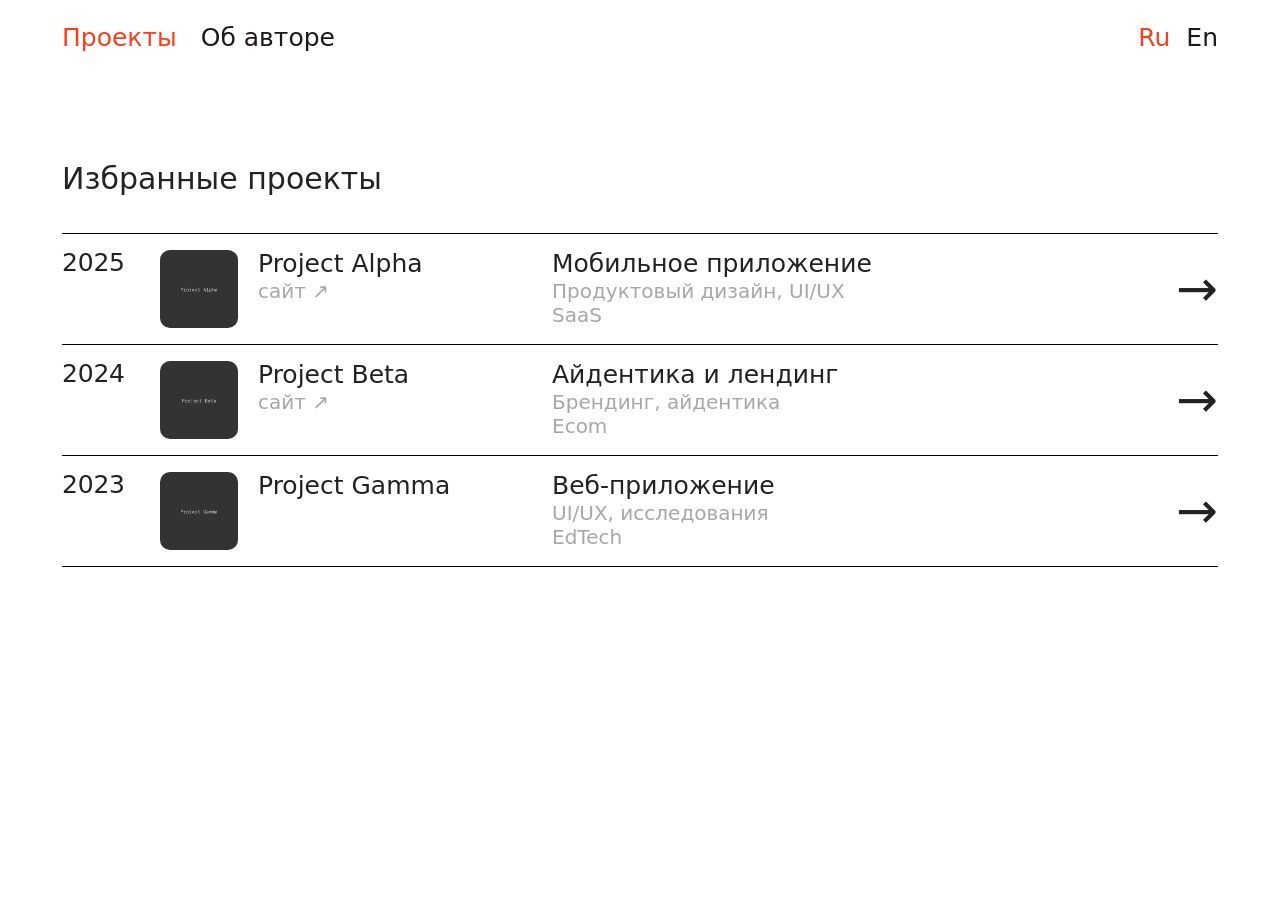
==== index.html @ 5a254b47 "initial template: vanilla HTML/CSS/JS portfolio Bilingual (RU/EN), responsive, system fonts, placeho" ====
<!DOCTYPE html>
<html lang="ru">
<head>
  <meta charset="UTF-8">
  <meta name="viewport" content="width=device-width, initial-scale=1.0">
  <title>Jane Smith — Продуктовый дизайнер</title>
  <meta name="description" content="Продуктовый дизайнер. Портфолио избранных проектов.">
  <meta property="og:title" content="Jane Smith — Продуктовый дизайнер">
  <meta property="og:description" content="Продуктовый дизайнер. Портфолио избранных проектов.">
  <meta property="og:type" content="website">
  <meta property="og:url" content="https://example.com/">
  <meta property="og:locale" content="ru_RU">
  <meta property="og:image" content="https://example.com/assets/img/og-image.png">
  <meta property="og:image:width" content="1200">
  <meta property="og:image:height" content="630">
  <meta name="twitter:card" content="summary_large_image">
  <meta name="twitter:image" content="https://example.com/assets/img/og-image.png">
  <meta name="twitter:title" content="Jane Smith — Продуктовый дизайнер">
  <meta name="twitter:description" content="Продуктовый дизайнер. Портфолио избранных проектов.">
  <link rel="alternate" hreflang="en" href="https://example.com/en/">
  <link rel="alternate" hreflang="ru" href="https://example.com/">
  <link rel="canonical" href="https://example.com/">
  <link rel="icon" type="image/svg+xml" href="favicon.svg">
  <link rel="stylesheet" href="styles.min.css">

  <script data-goatcounter="https://YOURSITE.goatcounter.com/count" async src="//gc.zgo.at/count.js"></script>
  <script type="application/ld+json">
  {
    "@context": "https://schema.org",
    "@type": "Person",
    "name": "Jane Smith",
    "url": "https://example.com",
    "jobTitle": "Продуктовый дизайнер",
    "description": "Продуктовый дизайнер. Портфолио избранных проектов.",
    "sameAs": [
      "https://t.me/janesmith",
      "https://instagram.com/janesmith"
    ]
  }
  </script>
</head>
<body>

  <nav class="nav"><div class="nav-inner">
    <div class="nav-left">
      <div class="nav-links">
        <a href="." class="active">Проекты</a>
        <a href="about">Об авторе</a>
      </div>
    </div>
    <div class="nav-lang">
      <span class="active">Ru</span>
      <a href="en/">En</a>
    </div>
    <button class="nav-burger" aria-label="Menu" aria-expanded="false"><span></span></button>
  </div></nav>

  <div class="nav-mobile" aria-hidden="true"></div>

  <main class="main">
    <h1 class="projects-title">Избранные проекты</h1>

    <div class="project-list">

      <a href="projects/example" class="project-item reveal">
        <span class="project-year">2025</span>
        <img class="project-thumb" src="assets/img/thumb-alpha.png" alt="Project Alpha">
        <div class="project-name">
          <span class="project-name-title">Project Alpha</span>
          <span class="project-name-link" role="link" tabindex="0" data-href="https://example.com/" aria-label="Открыть сайт Project Alpha">сайт ↗</span>
        </div>
        <div class="project-info">
          <span class="project-info-desc">Мобильное приложение</span>
          <span class="project-info-tags">Продуктовый дизайн, UI/UX</span>
          <span class="project-info-industry">SaaS</span>
        </div>
        <span class="project-arrow">→</span>
      </a>

      <a href="#" class="project-item reveal">
        <span class="project-year">2024</span>
        <img class="project-thumb" src="assets/img/thumb-beta.png" alt="Project Beta">
        <div class="project-name">
          <span class="project-name-title">Project Beta</span>
          <span class="project-name-link" role="link" tabindex="0" data-href="https://example.com/" aria-label="Открыть сайт Project Beta">сайт ↗</span>
        </div>
        <div class="project-info">
          <span class="project-info-desc">Айдентика и лендинг</span>
          <span class="project-info-tags">Брендинг, айдентика</span>
          <span class="project-info-industry">Ecom</span>
        </div>
        <span class="project-arrow">→</span>
      </a>

      <a href="#" class="project-item reveal">
        <span class="project-year">2023</span>
        <img class="project-thumb" src="assets/img/thumb-gamma.png" alt="Project Gamma">
        <div class="project-name">
          <span class="project-name-title">Project Gamma</span>
        </div>
        <div class="project-info">
          <span class="project-info-desc">Веб-приложение</span>
          <span class="project-info-tags">UI/UX, исследования</span>
          <span class="project-info-industry">EdTech</span>
        </div>
        <span class="project-arrow">→</span>
      </a>

    </div>
  </main>

  <script src="script.min.js"></script>
</body>
</html>
---- styles.min.css ----
@keyframes skeleton-shimmer{0%{background-position:200%0}to{background-position:-200%0}}:root{--bg:#ffffff;--text:#222222;--text-dim:rgba(34, 34, 34, 0.4);--text-faint:rgba(30, 25, 25, 0.25);--accent:#F8401C;--line:#000000;--font-sans:-apple-system, BlinkMacSystemFont, 'Segoe UI', system-ui, sans-serif;--font-mono:'SF Mono', 'Fira Code', 'Courier New', monospace;--selection-bg:#F8401C;--selection-color:#fff;--nav-height:75px;--side-padding:48px;--content-max:1156px;--line-muted:rgba(0, 0, 0, 0.12);--transition-fast:150ms ease;--transition-base:200ms ease;--content-gutter:0px;--text-col:764px;--radius-sm:10px;--radius-lg:12px;--radius-pill:100px;--text-body:rgba(30, 25, 25, 1);--section-gap:60px}::selection{background:var(--selection-bg);color:var(--selection-color)}*,::after,::before{box-sizing:border-box;margin:0;padding:0}html{scroll-behavior:smooth;-webkit-font-smoothing:antialiased;-moz-osx-font-smoothing:grayscale}body{font-family:var(--font-sans);font-size:18px;line-height:1.5;color:var(--text);background-color:var(--bg);min-height:100vh;display:flex;flex-direction:column}a,button{color:inherit}a{text-decoration:none}img{display:block;max-width:100%}ol,ul{list-style:none}button{font:inherit;background:0 0;border:0;cursor:pointer}.nav{position:sticky;top:0;background:rgba(255,255,255,.85);backdrop-filter:blur(12px);-webkit-backdrop-filter:blur(12px);z-index:100}.nav::after{content:"";display:block;max-width:var(--content-max);margin:0 auto;height:1px;background:rgba(0,0,0,.08);opacity:0;transition:opacity .3s}.nav.scrolled::after{opacity:1}.nav-inner,.nav-left{display:flex;align-items:center}.nav-inner{justify-content:space-between;height:var(--nav-height);padding:0 var(--side-padding);max-width:calc(var(--content-max) + var(--side-padding)*2);margin:0 auto}.nav-left{gap:24px}.nav-lang,.nav-links{display:flex;gap:24px;font-size:25px;font-weight:400}.nav-lang a,.nav-links a{color:var(--text-body);transition:color var(--transition-fast)}.nav-lang .active,.nav-lang a:hover,.nav-links a.active,.nav-links a:hover,.nav-mobile a.active,.nav-mobile a:hover{color:var(--accent)}.nav-lang{gap:16px;align-items:center}.nav-burger,.nav-mobile{align-items:center;justify-content:center}.nav-burger{display:none;width:44px;height:44px;border:0;cursor:pointer;padding:0;z-index:200}.nav-burger span{display:block;width:24px;height:2px;background:var(--text);position:relative;transition:background var(--transition-fast)}.nav-burger span::after,.nav-burger span::before{content:"";position:absolute;width:24px;height:2px;background:var(--text);left:0;transition:transform var(--transition-base)}.nav-burger span::before{top:-7px}.nav-burger span::after{top:7px}.nav-burger,.nav-burger.open span{background:0 0}.nav-burger.open span::before{top:0;transform:rotate(45deg)}.nav-burger.open span::after{top:0;transform:rotate(-45deg)}.nav-mobile{display:flex;position:fixed;top:0;right:0;bottom:0;left:0;inset:0;background:var(--bg);z-index:150;flex-direction:column;gap:32px;visibility:hidden;opacity:0;transform:translateY(-8px);transition:opacity var(--transition-base),visibility var(--transition-base),transform var(--transition-base);pointer-events:none}.nav-mobile.open{visibility:visible;opacity:1;transform:translateY(0);pointer-events:auto}.nav-mobile a{font-size:32px;font-weight:400;transition:color var(--transition-fast)}.nav-mobile .nav-mobile-lang{display:flex;gap:16px;margin-top:16px;font-size:24px}.nav-mobile .nav-mobile-lang a{font-size:inherit}.main{max-width:calc(var(--content-max) + var(--side-padding)*2);width:100%;margin:0 auto;padding:80px var(--side-padding) 80px;flex:1}.projects-title{font-family:var(--font-sans);font-size:30px;font-weight:400;line-height:1.5;margin-bottom:32px;color:var(--text)}.projects-title--archive{margin-top:80px}.project-list{display:flex;flex-direction:column;max-width:var(--content-max)}.project-item{display:grid;grid-template-columns:repeat(12,1fr);align-items:start;column-gap:20px;padding:16px 0;border-bottom:1px solid var(--line);text-decoration:none;transition:opacity var(--transition-fast)}.project-year{grid-column:1}.project-thumb{grid-column:2}.project-name{grid-column:3/6}.project-info{grid-column:6/12}.project-arrow{grid-column:12}.project-item:first-child{border-top:1px solid var(--line)}.project-item:hover:not(:has(.project-name-link:hover)) .project-arrow,.project-item:hover:not(:has(.project-name-link:hover)) .project-info-desc,.project-item:hover:not(:has(.project-name-link:hover)) .project-name-title{color:var(--accent)}.project-year{font-family:var(--font-sans);font-size:25px;font-weight:400;color:var(--text);line-height:1;letter-spacing:-.2px}.project-thumb{width:100%;aspect-ratio:1;max-width:78px;border-radius:var(--radius-sm);object-fit:cover;object-position:top center;align-self:center}.project-name{font-size:25px;font-weight:400;line-height:1.1}.project-name-title{display:block;line-height:1.1;transition:color var(--transition-fast)}.project-name-link{display:block;font-family:var(--font-sans);font-size:20px;font-weight:400;color:var(--text-dim);margin-top:2px}.project-name-link:hover{color:var(--accent)}.project-info{font-size:18px;line-height:1.1}.project-info-desc{display:block;color:var(--text);font-family:var(--font-sans);font-size:25px;line-height:1.1;font-feature-settings:"smcp";transition:color var(--transition-fast);white-space:nowrap;overflow:hidden;text-overflow:ellipsis}.project-info-industry,.project-info-tags{display:block;font-family:var(--font-sans);color:var(--text-dim);font-size:20px;margin-top:2px}.project-arrow{font-size:50px;font-weight:100;color:var(--text-dim);transition:color var(--transition-fast);line-height:1;text-align:right;align-self:center}.about-content p,a.project-item .project-arrow{color:var(--text)}.main--about{padding-top:0;padding-bottom:0;display:flex}.about-viewport{width:100%;min-height:calc(100vh - var(--nav-height));padding-bottom:70px;box-sizing:border-box;display:flex;flex-direction:column;justify-content:center}.about-content{max-width:568px}.about-content p{font-family:var(--font-sans);font-size:20px;font-weight:400;line-height:1.4;margin-bottom:14px}.about-content .about-label{color:var(--text-dim);margin-top:24px;margin-bottom:4px}.about-content .about-label:first-child{margin-top:0}.about-content a,.about-links a{color:var(--accent);text-decoration:underline;text-decoration-color:var(--accent);text-underline-offset:3px}.about-content a:hover,.about-links a:hover{text-decoration:none}.about-bottom{position:fixed;bottom:0;left:0;right:0;display:flex;justify-content:space-between;align-items:baseline;gap:40px;max-width:calc(var(--content-max) + var(--side-padding)*2);margin:0 auto;padding:20px var(--side-padding);background:rgba(255,255,255,.85);backdrop-filter:blur(12px);-webkit-backdrop-filter:blur(12px);z-index:50}.about-bottom p,.about-links{font-family:var(--font-sans);font-size:20px;font-weight:400}.about-bottom p{color:var(--text);margin-bottom:0}.about-links{display:flex;gap:30px;white-space:nowrap;flex-shrink:0}.about-links a{text-decoration-thickness:1px;text-underline-offset:5px;transition:color var(--transition-fast)}.main--case{padding-top:240px;overflow-x:hidden}.case-header{display:flex;align-items:center;gap:20px;max-width:var(--text-col);margin:0 auto;padding-left:var(--content-gutter)}.case-header-thumb{width:56px;height:56px;border-radius:var(--radius-lg);object-fit:cover;flex-shrink:0;overflow:hidden}.case-header .case-h1{max-width:none;margin:0;padding-left:0}.case-h1{font-family:var(--font-sans);font-size:48px;font-weight:700;line-height:1.1;color:var(--text);max-width:var(--text-col);margin:0 auto;padding-left:var(--content-gutter)}.case-h1+.case-description,.case-header+.case-description{text-indent:0;margin-top:16px}.case-h1+.case-body,.case-header+.case-body{margin-top:80px}.case-caption,.case-meta{font-family:var(--font-sans);font-weight:400;color:var(--text-dim)}.case-meta{max-width:var(--text-col);margin:0 auto 8px;padding-left:var(--content-gutter);font-size:18px}.case-caption{font-size:14px;line-height:1.4}.case-stats{display:grid;grid-template-columns:repeat(4,1fr);gap:20px;max-width:var(--text-col);margin:0 auto 70px;padding-left:var(--content-gutter)}.case-stat-label,.case-stat-value{font-family:var(--font-sans);font-size:36px;font-weight:700;line-height:1.2;color:var(--text)}.case-stat-label{font-size:14px;font-weight:400;line-height:1.3;color:var(--text-dim);margin-top:4px}.case-nav{display:flex;justify-content:space-between;max-width:var(--text-col);margin:40px auto 0;padding:0 var(--content-gutter);box-sizing:border-box}.case-nav-link,.case-section a{color:var(--accent);text-decoration:none}.case-nav-link{display:flex;align-items:center;gap:8px;font-family:var(--font-sans);font-size:20px;line-height:25px;transition:opacity var(--transition-base);background:linear-gradient(var(--accent),var(--accent))0 100%/100% 1px no-repeat;padding-bottom:2px}.case-nav-link:hover,.case-section a:hover{background-size:0 1px}.case-nav-dir{font-size:22px}.case-nav-next{margin-left:auto}.case-section{max-width:var(--text-col);margin:var(--section-gap) auto 30px;padding-left:var(--content-gutter);position:relative}.case-section-num{position:absolute;left:-20px;top:0;transform:translateX(-100%);font-family:var(--font-mono);font-size:20px;font-weight:500;line-height:25px;color:var(--text-body);text-align:right;text-transform:uppercase}.case-section-title{color:var(--text-body);margin-bottom:8px}.case-section h3,.case-section p,.case-section ul{font-weight:400;color:var(--text-body);margin:8px 0 0}.case-section ul{padding-left:24px;margin:0}.case-section ul li{list-style:disc}.case-section h3,.case-section-title{font-family:var(--font-mono);font-size:20px;font-weight:500;line-height:25px;letter-spacing:0;text-transform:uppercase}.case-section h3{font-style:normal;margin:25px 0 8px}.case-quote,.case-section strong{font-weight:400;font-style:normal}.case-quote,.case-section p,.case-section ul{font-family:var(--font-sans);font-size:20px;line-height:28px}.case-quote{max-width:var(--text-col);margin:25px auto;padding-left:var(--content-gutter);color:var(--text-dim);font-style:italic}.case-separator{border:0;border-top:1px solid var(--line);width:100%;margin:100px 0}.case-img{width:100%;border-radius:var(--radius-sm);margin:25px 0;display:block}.case-img-full{display:block;width:100%;margin:20px 0}.case-body>.case-img-full,.case-body>.case-img-scroll,.case-body>picture,.case-tab-panel>.case-img-full,.case-tab-panel>.case-img-scroll,.case-tab-panel>picture{display:block;max-width:calc(var(--text-col) - var(--content-gutter));margin:30px auto 30px max(0px,calc(50% - calc(var(--text-col)/2) + var(--content-gutter)))}picture.case-img-full{box-shadow:none;border-radius:0}.case-body>picture img,.case-img-full,.case-tab-panel>picture img{border-radius:var(--radius-sm);box-shadow:0 0 0 1px rgba(0,0,0,.08)}.case-body>picture .case-img-full,.case-tab-panel>picture .case-img-full{margin:0}.case-body>.case-caption,.case-body>.case-img-row,.case-tab-panel>.case-caption,.case-tab-panel>.case-img-row{max-width:var(--text-col);margin:8px auto 40px;padding-left:var(--content-gutter)}.case-body>.case-img-full+.case-caption,.case-body>.case-img-scroll+.case-caption,.case-body>picture+.case-caption,.case-tab-panel>.case-img-full+.case-caption,.case-tab-panel>.case-img-scroll+.case-caption,.case-tab-panel>picture+.case-caption{margin-top:-20px}.case-body>.case-img-row,.case-tab-panel>.case-img-row{margin:30px auto;box-sizing:border-box}.case-img-full,.case-img-row img{cursor:zoom-in}.case-lightbox{position:fixed;inset:0;background:rgba(0,0,0,.9);z-index:1000;display:flex;align-items:center;justify-content:center;cursor:zoom-out;opacity:0;pointer-events:none;transition:opacity var(--transition-base)}.case-lightbox.open{opacity:1;pointer-events:auto}.case-lightbox img,.case-lightbox video{max-width:95vw;max-height:95vh;object-fit:contain}.case-img-row{display:grid;grid-template-columns:1fr 1fr;gap:20px;margin:20px 0;align-items:stretch}.case-img-row--3{grid-template-columns:1fr 1fr 1fr}.case-img-row img{width:100%;height:100%;object-fit:cover;border-radius:var(--radius-sm);box-shadow:0 0 0 1px rgba(0,0,0,.08);display:block}.case-section a{background:linear-gradient(to right,var(--accent) 0%,var(--accent) 100%)0 100%/100% 1px repeat-x;padding-bottom:1px;transition:background-size var(--transition-fast)}.case-description{max-width:var(--text-col);margin:50px auto;padding-left:var(--content-gutter);font-family:var(--font-sans);font-size:25px;font-weight:400;line-height:35px;color:var(--text-body);text-indent:168px}.case-video{position:relative;margin:25px 0;border-radius:var(--radius-sm);overflow:hidden}.case-video img,.case-video video{display:block;width:100%;border:0;outline:0}.reveal{opacity:0;transform:translateY(16px);transition:opacity .5s ease,transform .5s ease}.reveal.visible{opacity:1;transform:translateY(0)}@media (max-width:900px){:root{--side-padding:24px}.projects-title{font-size:32px;margin-bottom:32px}.project-item{grid-template-columns:70px 60px 1fr auto;gap:16px;padding:16px 0}.project-thumb{width:60px;height:60px}.project-info{display:none}.project-name{grid-column:3;font-size:22px}.project-arrow{grid-column:4;font-size:36px}.year-range{display:none}.case-description{text-indent:0}}@media (max-width:480px){.nav-lang,.nav-links{font-size:20px;gap:14px}.nav-lang{gap:10px}.project-item{grid-template-columns:1fr auto;gap:12px}.project-name{grid-column:1}.project-arrow{grid-column:2}.project-thumb,.project-year{display:none}.main--about{padding-top:32px;padding-bottom:48px;align-items:flex-start}.about-viewport{min-height:auto;padding-bottom:0;justify-content:flex-start}.about-bottom{position:static;width:100%;flex-direction:column;align-items:flex-start;gap:12px;margin-top:32px;padding:0}.about-links{gap:14px;flex-wrap:wrap}.about-content p,.case-section p,.case-section ul{font-size:18px}.case-header{padding-left:0;gap:14px}.case-header-thumb{width:44px;height:44px;border-radius:var(--radius-sm)}.case-meta{font-size:16px}.case-body>.case-img-full,.case-body>.case-img-scroll,.case-body>.case-video,.case-body>picture,.case-tab-panel>.case-img-full,.case-tab-panel>.case-img-scroll,.case-tab-panel>.case-video,.case-tab-panel>picture{margin-left:0;max-width:none}.case-body>.case-caption,.case-body>.case-img-row,.case-meta,.case-tab-panel>.case-caption,.case-tab-panel>.case-img-row{padding-left:0}.case-nav{padding:0}.case-h1{font-size:32px;padding-left:0}.case-stats{grid-template-columns:repeat(2,1fr)}.case-section,.case-stats{padding-left:0}.case-section-num{position:static;display:inline;transform:none;margin-right:8px}.case-section-title{display:inline}.case-quote{padding-left:0}.case-description{padding-left:0;font-size:20px;line-height:28px;text-indent:0}.case-img-row{grid-template-columns:1fr}.main--case{padding-top:140px}}.mac-mockup{max-width:calc(var(--text-col) - var(--content-gutter));margin:30px auto 30px max(0px,calc(50% - calc(var(--text-col)/2) + var(--content-gutter)));background:#f5f5f5;border-radius:var(--radius-lg);overflow:hidden;box-shadow:0 0 0 1px rgba(0,0,0,.08)}.mac-mockup-titlebar{display:flex;align-items:center;height:40px;padding:0 16px;background:#e8e8e8;gap:8px}.mac-mockup-dots{display:flex;gap:6px}.mac-mockup-dot{width:10px;height:10px;border-radius:50%}.mac-mockup-dot--close{background:#ff5f57}.mac-mockup-dot--minimize{background:#febc2e}.mac-mockup-dot--maximize{background:#28c840}.mac-mockup-url{flex:1;text-align:center;font-size:12px;color:rgba(0,0,0,.4);font-family:var(--font-sans)}.mac-mockup-viewport{height:420px;overflow-y:auto;overflow-x:hidden;-webkit-overflow-scrolling:touch}.mac-mockup-viewport img{display:block;width:100%}@media (max-width:480px){.mac-mockup{margin-left:0;max-width:none}.mac-mockup-viewport{height:300px}}.reading-progress{position:fixed;top:0;left:0;width:0%;height:1px;background:var(--accent);z-index:101;pointer-events:none;will-change:width}.print-qr{display:none}@media print{#ds-overlay,#terminal,.case-lightbox,.nav,.nav-mobile,.reading-progress,[style*="position:fixed"]{display:none!important}body{overflow:visible!important;height:auto!important;font-size:12pt;color:#000;background:#fff}.main--about{padding:0}.about-viewport{min-height:auto;padding:0}.about-content{max-width:100%}.about-content p{font-size:11pt;line-height:1.5;color:#000}.about-label{font-weight:700;color:#333;margin-top:16pt;text-transform:uppercase;font-size:9pt;letter-spacing:.5pt}.about-bottom{position:static;background:0 0;backdrop-filter:none;-webkit-backdrop-filter:none;padding:16pt 0 0;border-top:.5pt solid #ccc;margin-top:16pt}.about-bottom p{font-size:10pt;color:#333}.about-links a{color:#000;text-decoration:none}.about-links a::after{content:" ("attr(href)")";font-size:8pt;color:#666}.print-qr{display:block!important;text-align:right;margin-top:24pt}.print-qr img{width:80pt;height:80pt}.print-qr span{display:block;font-size:8pt;color:#666;margin-top:4pt}@page{margin:20mm;size:A4}}@media (prefers-reduced-motion:reduce){*,::after,::before{animation-duration:.01ms!important;animation-iteration-count:1!important;transition-duration:.01ms!important;scroll-behavior:auto!important}.reveal{opacity:1;transform:none}}.case-img-full:not([data-loaded]),.case-img-row img:not([data-loaded]),.case-video video:not([data-loaded]),picture img:not([data-loaded]){background:linear-gradient(90deg,#f0f0f0 25%,#e0e0e0 50%,#f0f0f0 75%);background-size:200% 100%;animation:skeleton-shimmer 1.5s ease-in-out infinite}.lb-close{position:fixed;top:20px;right:20px;z-index:1001;background:0 0;border:0;color:#fff;font-size:32px;cursor:pointer;width:44px;height:44px;display:flex;align-items:center;justify-content:center;opacity:.7;transition:opacity .2s}.lb-close:focus-visible,.lb-close:hover{opacity:1;outline:2px solid #fff;outline-offset:2px;border-radius:50%}
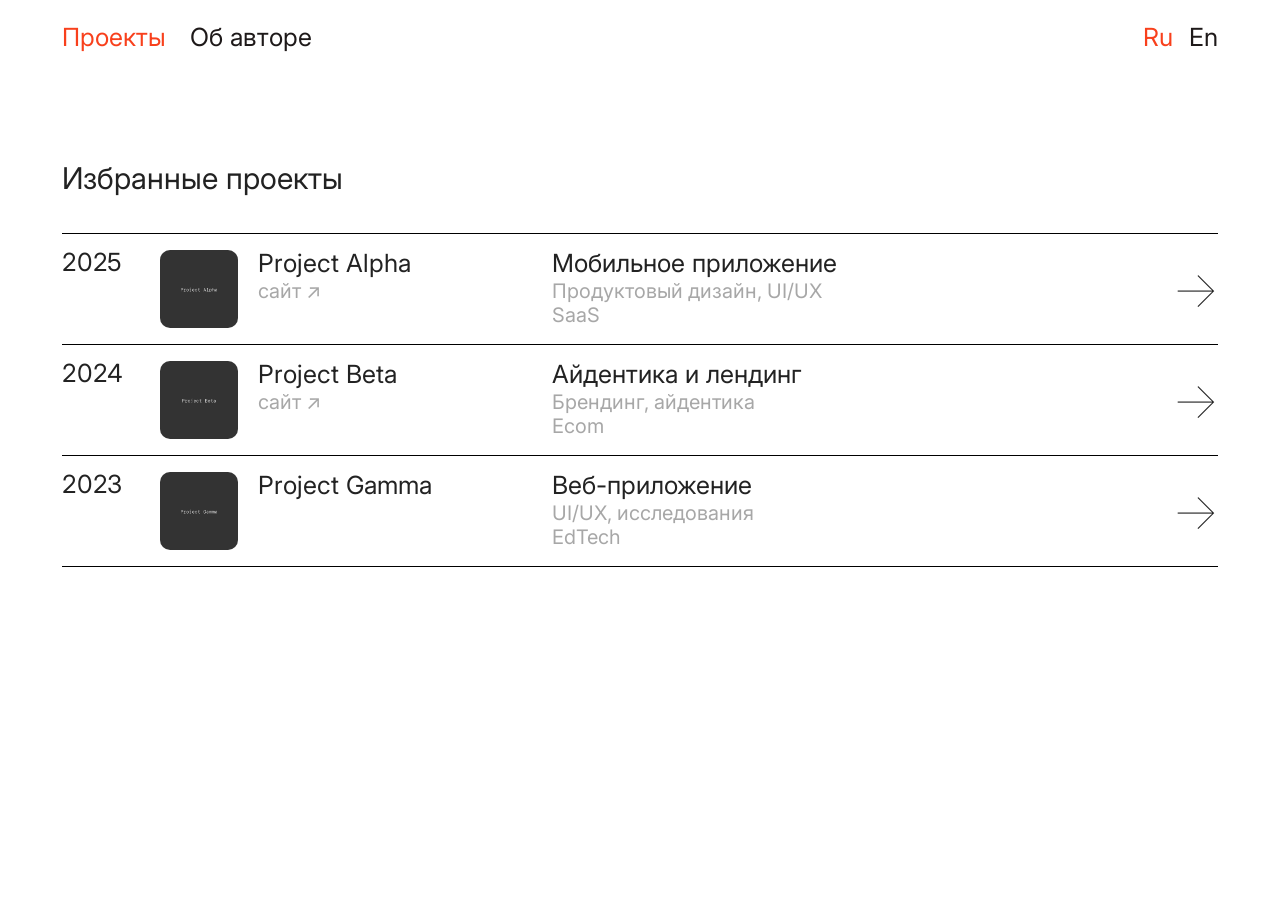
==== commit 00ce4ba6: "fix navigation links, add Google Fonts (Inter + DM Mono) - All internal links now use .html extensio" ====
--- a/index.html
+++ b/index.html
@@ -21,6 +21,9 @@
   <link rel="alternate" hreflang="ru" href="https://example.com/">
   <link rel="canonical" href="https://example.com/">
   <link rel="icon" type="image/svg+xml" href="favicon.svg">
+    <link rel="preconnect" href="https://fonts.googleapis.com">
+  <link rel="preconnect" href="https://fonts.gstatic.com" crossorigin>
+  <link href="https://fonts.googleapis.com/css2?family=DM+Mono:wght@400;500&family=Inter:wght@400;500;600&display=swap" rel="stylesheet">
   <link rel="stylesheet" href="styles.min.css">
 
   <script data-goatcounter="https://YOURSITE.goatcounter.com/count" async src="//gc.zgo.at/count.js"></script>
@@ -45,7 +48,7 @@
     <div class="nav-left">
       <div class="nav-links">
         <a href="." class="active">Проекты</a>
-        <a href="about">Об авторе</a>
+        <a href="about.html">Об авторе</a>
       </div>
     </div>
     <div class="nav-lang">
@@ -62,7 +65,7 @@
 
     <div class="project-list">
 
-      <a href="projects/example" class="project-item reveal">
+      <a href="projects/example.html" class="project-item reveal">
         <span class="project-year">2025</span>
         <img class="project-thumb" src="assets/img/thumb-alpha.png" alt="Project Alpha">
         <div class="project-name">
--- a/styles.min.css
+++ b/styles.min.css
@@ -1 +1 @@
-@keyframes skeleton-shimmer{0%{background-position:200%0}to{background-position:-200%0}}:root{--bg:#ffffff;--text:#222222;--text-dim:rgba(34, 34, 34, 0.4);--text-faint:rgba(30, 25, 25, 0.25);--accent:#F8401C;--line:#000000;--font-sans:-apple-system, BlinkMacSystemFont, 'Segoe UI', system-ui, sans-serif;--font-mono:'SF Mono', 'Fira Code', 'Courier New', monospace;--selection-bg:#F8401C;--selection-color:#fff;--nav-height:75px;--side-padding:48px;--content-max:1156px;--line-muted:rgba(0, 0, 0, 0.12);--transition-fast:150ms ease;--transition-base:200ms ease;--content-gutter:0px;--text-col:764px;--radius-sm:10px;--radius-lg:12px;--radius-pill:100px;--text-body:rgba(30, 25, 25, 1);--section-gap:60px}::selection{background:var(--selection-bg);color:var(--selection-color)}*,::after,::before{box-sizing:border-box;margin:0;padding:0}html{scroll-behavior:smooth;-webkit-font-smoothing:antialiased;-moz-osx-font-smoothing:grayscale}body{font-family:var(--font-sans);font-size:18px;line-height:1.5;color:var(--text);background-color:var(--bg);min-height:100vh;display:flex;flex-direction:column}a,button{color:inherit}a{text-decoration:none}img{display:block;max-width:100%}ol,ul{list-style:none}button{font:inherit;background:0 0;border:0;cursor:pointer}.nav{position:sticky;top:0;background:rgba(255,255,255,.85);backdrop-filter:blur(12px);-webkit-backdrop-filter:blur(12px);z-index:100}.nav::after{content:"";display:block;max-width:var(--content-max);margin:0 auto;height:1px;background:rgba(0,0,0,.08);opacity:0;transition:opacity .3s}.nav.scrolled::after{opacity:1}.nav-inner,.nav-left{display:flex;align-items:center}.nav-inner{justify-content:space-between;height:var(--nav-height);padding:0 var(--side-padding);max-width:calc(var(--content-max) + var(--side-padding)*2);margin:0 auto}.nav-left{gap:24px}.nav-lang,.nav-links{display:flex;gap:24px;font-size:25px;font-weight:400}.nav-lang a,.nav-links a{color:var(--text-body);transition:color var(--transition-fast)}.nav-lang .active,.nav-lang a:hover,.nav-links a.active,.nav-links a:hover,.nav-mobile a.active,.nav-mobile a:hover{color:var(--accent)}.nav-lang{gap:16px;align-items:center}.nav-burger,.nav-mobile{align-items:center;justify-content:center}.nav-burger{display:none;width:44px;height:44px;border:0;cursor:pointer;padding:0;z-index:200}.nav-burger span{display:block;width:24px;height:2px;background:var(--text);position:relative;transition:background var(--transition-fast)}.nav-burger span::after,.nav-burger span::before{content:"";position:absolute;width:24px;height:2px;background:var(--text);left:0;transition:transform var(--transition-base)}.nav-burger span::before{top:-7px}.nav-burger span::after{top:7px}.nav-burger,.nav-burger.open span{background:0 0}.nav-burger.open span::before{top:0;transform:rotate(45deg)}.nav-burger.open span::after{top:0;transform:rotate(-45deg)}.nav-mobile{display:flex;position:fixed;top:0;right:0;bottom:0;left:0;inset:0;background:var(--bg);z-index:150;flex-direction:column;gap:32px;visibility:hidden;opacity:0;transform:translateY(-8px);transition:opacity var(--transition-base),visibility var(--transition-base),transform var(--transition-base);pointer-events:none}.nav-mobile.open{visibility:visible;opacity:1;transform:translateY(0);pointer-events:auto}.nav-mobile a{font-size:32px;font-weight:400;transition:color var(--transition-fast)}.nav-mobile .nav-mobile-lang{display:flex;gap:16px;margin-top:16px;font-size:24px}.nav-mobile .nav-mobile-lang a{font-size:inherit}.main{max-width:calc(var(--content-max) + var(--side-padding)*2);width:100%;margin:0 auto;padding:80px var(--side-padding) 80px;flex:1}.projects-title{font-family:var(--font-sans);font-size:30px;font-weight:400;line-height:1.5;margin-bottom:32px;color:var(--text)}.projects-title--archive{margin-top:80px}.project-list{display:flex;flex-direction:column;max-width:var(--content-max)}.project-item{display:grid;grid-template-columns:repeat(12,1fr);align-items:start;column-gap:20px;padding:16px 0;border-bottom:1px solid var(--line);text-decoration:none;transition:opacity var(--transition-fast)}.project-year{grid-column:1}.project-thumb{grid-column:2}.project-name{grid-column:3/6}.project-info{grid-column:6/12}.project-arrow{grid-column:12}.project-item:first-child{border-top:1px solid var(--line)}.project-item:hover:not(:has(.project-name-link:hover)) .project-arrow,.project-item:hover:not(:has(.project-name-link:hover)) .project-info-desc,.project-item:hover:not(:has(.project-name-link:hover)) .project-name-title{color:var(--accent)}.project-year{font-family:var(--font-sans);font-size:25px;font-weight:400;color:var(--text);line-height:1;letter-spacing:-.2px}.project-thumb{width:100%;aspect-ratio:1;max-width:78px;border-radius:var(--radius-sm);object-fit:cover;object-position:top center;align-self:center}.project-name{font-size:25px;font-weight:400;line-height:1.1}.project-name-title{display:block;line-height:1.1;transition:color var(--transition-fast)}.project-name-link{display:block;font-family:var(--font-sans);font-size:20px;font-weight:400;color:var(--text-dim);margin-top:2px}.project-name-link:hover{color:var(--accent)}.project-info{font-size:18px;line-height:1.1}.project-info-desc{display:block;color:var(--text);font-family:var(--font-sans);font-size:25px;line-height:1.1;font-feature-settings:"smcp";transition:color var(--transition-fast);white-space:nowrap;overflow:hidden;text-overflow:ellipsis}.project-info-industry,.project-info-tags{display:block;font-family:var(--font-sans);color:var(--text-dim);font-size:20px;margin-top:2px}.project-arrow{font-size:50px;font-weight:100;color:var(--text-dim);transition:color var(--transition-fast);line-height:1;text-align:right;align-self:center}.about-content p,a.project-item .project-arrow{color:var(--text)}.main--about{padding-top:0;padding-bottom:0;display:flex}.about-viewport{width:100%;min-height:calc(100vh - var(--nav-height));padding-bottom:70px;box-sizing:border-box;display:flex;flex-direction:column;justify-content:center}.about-content{max-width:568px}.about-content p{font-family:var(--font-sans);font-size:20px;font-weight:400;line-height:1.4;margin-bottom:14px}.about-content .about-label{color:var(--text-dim);margin-top:24px;margin-bottom:4px}.about-content .about-label:first-child{margin-top:0}.about-content a,.about-links a{color:var(--accent);text-decoration:underline;text-decoration-color:var(--accent);text-underline-offset:3px}.about-content a:hover,.about-links a:hover{text-decoration:none}.about-bottom{position:fixed;bottom:0;left:0;right:0;display:flex;justify-content:space-between;align-items:baseline;gap:40px;max-width:calc(var(--content-max) + var(--side-padding)*2);margin:0 auto;padding:20px var(--side-padding);background:rgba(255,255,255,.85);backdrop-filter:blur(12px);-webkit-backdrop-filter:blur(12px);z-index:50}.about-bottom p,.about-links{font-family:var(--font-sans);font-size:20px;font-weight:400}.about-bottom p{color:var(--text);margin-bottom:0}.about-links{display:flex;gap:30px;white-space:nowrap;flex-shrink:0}.about-links a{text-decoration-thickness:1px;text-underline-offset:5px;transition:color var(--transition-fast)}.main--case{padding-top:240px;overflow-x:hidden}.case-header{display:flex;align-items:center;gap:20px;max-width:var(--text-col);margin:0 auto;padding-left:var(--content-gutter)}.case-header-thumb{width:56px;height:56px;border-radius:var(--radius-lg);object-fit:cover;flex-shrink:0;overflow:hidden}.case-header .case-h1{max-width:none;margin:0;padding-left:0}.case-h1{font-family:var(--font-sans);font-size:48px;font-weight:700;line-height:1.1;color:var(--text);max-width:var(--text-col);margin:0 auto;padding-left:var(--content-gutter)}.case-h1+.case-description,.case-header+.case-description{text-indent:0;margin-top:16px}.case-h1+.case-body,.case-header+.case-body{margin-top:80px}.case-caption,.case-meta{font-family:var(--font-sans);font-weight:400;color:var(--text-dim)}.case-meta{max-width:var(--text-col);margin:0 auto 8px;padding-left:var(--content-gutter);font-size:18px}.case-caption{font-size:14px;line-height:1.4}.case-stats{display:grid;grid-template-columns:repeat(4,1fr);gap:20px;max-width:var(--text-col);margin:0 auto 70px;padding-left:var(--content-gutter)}.case-stat-label,.case-stat-value{font-family:var(--font-sans);font-size:36px;font-weight:700;line-height:1.2;color:var(--text)}.case-stat-label{font-size:14px;font-weight:400;line-height:1.3;color:var(--text-dim);margin-top:4px}.case-nav{display:flex;justify-content:space-between;max-width:var(--text-col);margin:40px auto 0;padding:0 var(--content-gutter);box-sizing:border-box}.case-nav-link,.case-section a{color:var(--accent);text-decoration:none}.case-nav-link{display:flex;align-items:center;gap:8px;font-family:var(--font-sans);font-size:20px;line-height:25px;transition:opacity var(--transition-base);background:linear-gradient(var(--accent),var(--accent))0 100%/100% 1px no-repeat;padding-bottom:2px}.case-nav-link:hover,.case-section a:hover{background-size:0 1px}.case-nav-dir{font-size:22px}.case-nav-next{margin-left:auto}.case-section{max-width:var(--text-col);margin:var(--section-gap) auto 30px;padding-left:var(--content-gutter);position:relative}.case-section-num{position:absolute;left:-20px;top:0;transform:translateX(-100%);font-family:var(--font-mono);font-size:20px;font-weight:500;line-height:25px;color:var(--text-body);text-align:right;text-transform:uppercase}.case-section-title{color:var(--text-body);margin-bottom:8px}.case-section h3,.case-section p,.case-section ul{font-weight:400;color:var(--text-body);margin:8px 0 0}.case-section ul{padding-left:24px;margin:0}.case-section ul li{list-style:disc}.case-section h3,.case-section-title{font-family:var(--font-mono);font-size:20px;font-weight:500;line-height:25px;letter-spacing:0;text-transform:uppercase}.case-section h3{font-style:normal;margin:25px 0 8px}.case-quote,.case-section strong{font-weight:400;font-style:normal}.case-quote,.case-section p,.case-section ul{font-family:var(--font-sans);font-size:20px;line-height:28px}.case-quote{max-width:var(--text-col);margin:25px auto;padding-left:var(--content-gutter);color:var(--text-dim);font-style:italic}.case-separator{border:0;border-top:1px solid var(--line);width:100%;margin:100px 0}.case-img{width:100%;border-radius:var(--radius-sm);margin:25px 0;display:block}.case-img-full{display:block;width:100%;margin:20px 0}.case-body>.case-img-full,.case-body>.case-img-scroll,.case-body>picture,.case-tab-panel>.case-img-full,.case-tab-panel>.case-img-scroll,.case-tab-panel>picture{display:block;max-width:calc(var(--text-col) - var(--content-gutter));margin:30px auto 30px max(0px,calc(50% - calc(var(--text-col)/2) + var(--content-gutter)))}picture.case-img-full{box-shadow:none;border-radius:0}.case-body>picture img,.case-img-full,.case-tab-panel>picture img{border-radius:var(--radius-sm);box-shadow:0 0 0 1px rgba(0,0,0,.08)}.case-body>picture .case-img-full,.case-tab-panel>picture .case-img-full{margin:0}.case-body>.case-caption,.case-body>.case-img-row,.case-tab-panel>.case-caption,.case-tab-panel>.case-img-row{max-width:var(--text-col);margin:8px auto 40px;padding-left:var(--content-gutter)}.case-body>.case-img-full+.case-caption,.case-body>.case-img-scroll+.case-caption,.case-body>picture+.case-caption,.case-tab-panel>.case-img-full+.case-caption,.case-tab-panel>.case-img-scroll+.case-caption,.case-tab-panel>picture+.case-caption{margin-top:-20px}.case-body>.case-img-row,.case-tab-panel>.case-img-row{margin:30px auto;box-sizing:border-box}.case-img-full,.case-img-row img{cursor:zoom-in}.case-lightbox{position:fixed;inset:0;background:rgba(0,0,0,.9);z-index:1000;display:flex;align-items:center;justify-content:center;cursor:zoom-out;opacity:0;pointer-events:none;transition:opacity var(--transition-base)}.case-lightbox.open{opacity:1;pointer-events:auto}.case-lightbox img,.case-lightbox video{max-width:95vw;max-height:95vh;object-fit:contain}.case-img-row{display:grid;grid-template-columns:1fr 1fr;gap:20px;margin:20px 0;align-items:stretch}.case-img-row--3{grid-template-columns:1fr 1fr 1fr}.case-img-row img{width:100%;height:100%;object-fit:cover;border-radius:var(--radius-sm);box-shadow:0 0 0 1px rgba(0,0,0,.08);display:block}.case-section a{background:linear-gradient(to right,var(--accent) 0%,var(--accent) 100%)0 100%/100% 1px repeat-x;padding-bottom:1px;transition:background-size var(--transition-fast)}.case-description{max-width:var(--text-col);margin:50px auto;padding-left:var(--content-gutter);font-family:var(--font-sans);font-size:25px;font-weight:400;line-height:35px;color:var(--text-body);text-indent:168px}.case-video{position:relative;margin:25px 0;border-radius:var(--radius-sm);overflow:hidden}.case-video img,.case-video video{display:block;width:100%;border:0;outline:0}.reveal{opacity:0;transform:translateY(16px);transition:opacity .5s ease,transform .5s ease}.reveal.visible{opacity:1;transform:translateY(0)}@media (max-width:900px){:root{--side-padding:24px}.projects-title{font-size:32px;margin-bottom:32px}.project-item{grid-template-columns:70px 60px 1fr auto;gap:16px;padding:16px 0}.project-thumb{width:60px;height:60px}.project-info{display:none}.project-name{grid-column:3;font-size:22px}.project-arrow{grid-column:4;font-size:36px}.year-range{display:none}.case-description{text-indent:0}}@media (max-width:480px){.nav-lang,.nav-links{font-size:20px;gap:14px}.nav-lang{gap:10px}.project-item{grid-template-columns:1fr auto;gap:12px}.project-name{grid-column:1}.project-arrow{grid-column:2}.project-thumb,.project-year{display:none}.main--about{padding-top:32px;padding-bottom:48px;align-items:flex-start}.about-viewport{min-height:auto;padding-bottom:0;justify-content:flex-start}.about-bottom{position:static;width:100%;flex-direction:column;align-items:flex-start;gap:12px;margin-top:32px;padding:0}.about-links{gap:14px;flex-wrap:wrap}.about-content p,.case-section p,.case-section ul{font-size:18px}.case-header{padding-left:0;gap:14px}.case-header-thumb{width:44px;height:44px;border-radius:var(--radius-sm)}.case-meta{font-size:16px}.case-body>.case-img-full,.case-body>.case-img-scroll,.case-body>.case-video,.case-body>picture,.case-tab-panel>.case-img-full,.case-tab-panel>.case-img-scroll,.case-tab-panel>.case-video,.case-tab-panel>picture{margin-left:0;max-width:none}.case-body>.case-caption,.case-body>.case-img-row,.case-meta,.case-tab-panel>.case-caption,.case-tab-panel>.case-img-row{padding-left:0}.case-nav{padding:0}.case-h1{font-size:32px;padding-left:0}.case-stats{grid-template-columns:repeat(2,1fr)}.case-section,.case-stats{padding-left:0}.case-section-num{position:static;display:inline;transform:none;margin-right:8px}.case-section-title{display:inline}.case-quote{padding-left:0}.case-description{padding-left:0;font-size:20px;line-height:28px;text-indent:0}.case-img-row{grid-template-columns:1fr}.main--case{padding-top:140px}}.mac-mockup{max-width:calc(var(--text-col) - var(--content-gutter));margin:30px auto 30px max(0px,calc(50% - calc(var(--text-col)/2) + var(--content-gutter)));background:#f5f5f5;border-radius:var(--radius-lg);overflow:hidden;box-shadow:0 0 0 1px rgba(0,0,0,.08)}.mac-mockup-titlebar{display:flex;align-items:center;height:40px;padding:0 16px;background:#e8e8e8;gap:8px}.mac-mockup-dots{display:flex;gap:6px}.mac-mockup-dot{width:10px;height:10px;border-radius:50%}.mac-mockup-dot--close{background:#ff5f57}.mac-mockup-dot--minimize{background:#febc2e}.mac-mockup-dot--maximize{background:#28c840}.mac-mockup-url{flex:1;text-align:center;font-size:12px;color:rgba(0,0,0,.4);font-family:var(--font-sans)}.mac-mockup-viewport{height:420px;overflow-y:auto;overflow-x:hidden;-webkit-overflow-scrolling:touch}.mac-mockup-viewport img{display:block;width:100%}@media (max-width:480px){.mac-mockup{margin-left:0;max-width:none}.mac-mockup-viewport{height:300px}}.reading-progress{position:fixed;top:0;left:0;width:0%;height:1px;background:var(--accent);z-index:101;pointer-events:none;will-change:width}.print-qr{display:none}@media print{#ds-overlay,#terminal,.case-lightbox,.nav,.nav-mobile,.reading-progress,[style*="position:fixed"]{display:none!important}body{overflow:visible!important;height:auto!important;font-size:12pt;color:#000;background:#fff}.main--about{padding:0}.about-viewport{min-height:auto;padding:0}.about-content{max-width:100%}.about-content p{font-size:11pt;line-height:1.5;color:#000}.about-label{font-weight:700;color:#333;margin-top:16pt;text-transform:uppercase;font-size:9pt;letter-spacing:.5pt}.about-bottom{position:static;background:0 0;backdrop-filter:none;-webkit-backdrop-filter:none;padding:16pt 0 0;border-top:.5pt solid #ccc;margin-top:16pt}.about-bottom p{font-size:10pt;color:#333}.about-links a{color:#000;text-decoration:none}.about-links a::after{content:" ("attr(href)")";font-size:8pt;color:#666}.print-qr{display:block!important;text-align:right;margin-top:24pt}.print-qr img{width:80pt;height:80pt}.print-qr span{display:block;font-size:8pt;color:#666;margin-top:4pt}@page{margin:20mm;size:A4}}@media (prefers-reduced-motion:reduce){*,::after,::before{animation-duration:.01ms!important;animation-iteration-count:1!important;transition-duration:.01ms!important;scroll-behavior:auto!important}.reveal{opacity:1;transform:none}}.case-img-full:not([data-loaded]),.case-img-row img:not([data-loaded]),.case-video video:not([data-loaded]),picture img:not([data-loaded]){background:linear-gradient(90deg,#f0f0f0 25%,#e0e0e0 50%,#f0f0f0 75%);background-size:200% 100%;animation:skeleton-shimmer 1.5s ease-in-out infinite}.lb-close{position:fixed;top:20px;right:20px;z-index:1001;background:0 0;border:0;color:#fff;font-size:32px;cursor:pointer;width:44px;height:44px;display:flex;align-items:center;justify-content:center;opacity:.7;transition:opacity .2s}.lb-close:focus-visible,.lb-close:hover{opacity:1;outline:2px solid #fff;outline-offset:2px;border-radius:50%}+@keyframes skeleton-shimmer{0%{background-position:200%0}to{background-position:-200%0}}:root{--bg:#ffffff;--text:#222222;--text-dim:rgba(34, 34, 34, 0.4);--text-faint:rgba(30, 25, 25, 0.25);--accent:#F8401C;--line:#000000;--font-sans:'Inter', -apple-system, BlinkMacSystemFont, 'Segoe UI', system-ui, sans-serif;--font-mono:'DM Mono', 'SF Mono', 'Fira Code', 'Courier New', monospace;--selection-bg:#F8401C;--selection-color:#fff;--nav-height:75px;--side-padding:48px;--content-max:1156px;--line-muted:rgba(0, 0, 0, 0.12);--transition-fast:150ms ease;--transition-base:200ms ease;--content-gutter:0px;--text-col:764px;--radius-sm:10px;--radius-lg:12px;--radius-pill:100px;--text-body:rgba(30, 25, 25, 1);--section-gap:60px}::selection{background:var(--selection-bg);color:var(--selection-color)}*,::after,::before{box-sizing:border-box;margin:0;padding:0}html{scroll-behavior:smooth;-webkit-font-smoothing:antialiased;-moz-osx-font-smoothing:grayscale}body{font-family:var(--font-sans);font-size:18px;line-height:1.5;color:var(--text);background-color:var(--bg);min-height:100vh;display:flex;flex-direction:column}a,button{color:inherit}a{text-decoration:none}img{display:block;max-width:100%}ol,ul{list-style:none}button{font:inherit;background:0 0;border:0;cursor:pointer}.nav{position:sticky;top:0;background:rgba(255,255,255,.85);backdrop-filter:blur(12px);-webkit-backdrop-filter:blur(12px);z-index:100}.nav::after{content:"";display:block;max-width:var(--content-max);margin:0 auto;height:1px;background:rgba(0,0,0,.08);opacity:0;transition:opacity .3s}.nav.scrolled::after{opacity:1}.nav-inner,.nav-left{display:flex;align-items:center}.nav-inner{justify-content:space-between;height:var(--nav-height);padding:0 var(--side-padding);max-width:calc(var(--content-max) + var(--side-padding)*2);margin:0 auto}.nav-left{gap:24px}.nav-lang,.nav-links{display:flex;gap:24px;font-size:25px;font-weight:400}.nav-lang a,.nav-links a{color:var(--text-body);transition:color var(--transition-fast)}.nav-lang .active,.nav-lang a:hover,.nav-links a.active,.nav-links a:hover,.nav-mobile a.active,.nav-mobile a:hover{color:var(--accent)}.nav-lang{gap:16px;align-items:center}.nav-burger,.nav-mobile{align-items:center;justify-content:center}.nav-burger{display:none;width:44px;height:44px;border:0;cursor:pointer;padding:0;z-index:200}.nav-burger span{display:block;width:24px;height:2px;background:var(--text);position:relative;transition:background var(--transition-fast)}.nav-burger span::after,.nav-burger span::before{content:"";position:absolute;width:24px;height:2px;background:var(--text);left:0;transition:transform var(--transition-base)}.nav-burger span::before{top:-7px}.nav-burger span::after{top:7px}.nav-burger,.nav-burger.open span{background:0 0}.nav-burger.open span::before{top:0;transform:rotate(45deg)}.nav-burger.open span::after{top:0;transform:rotate(-45deg)}.nav-mobile{display:flex;position:fixed;top:0;right:0;bottom:0;left:0;inset:0;background:var(--bg);z-index:150;flex-direction:column;gap:32px;visibility:hidden;opacity:0;transform:translateY(-8px);transition:opacity var(--transition-base),visibility var(--transition-base),transform var(--transition-base);pointer-events:none}.nav-mobile.open{visibility:visible;opacity:1;transform:translateY(0);pointer-events:auto}.nav-mobile a{font-size:32px;font-weight:400;transition:color var(--transition-fast)}.nav-mobile .nav-mobile-lang{display:flex;gap:16px;margin-top:16px;font-size:24px}.nav-mobile .nav-mobile-lang a{font-size:inherit}.main{max-width:calc(var(--content-max) + var(--side-padding)*2);width:100%;margin:0 auto;padding:80px var(--side-padding) 80px;flex:1}.projects-title{font-family:var(--font-sans);font-size:30px;font-weight:400;line-height:1.5;margin-bottom:32px;color:var(--text)}.projects-title--archive{margin-top:80px}.project-list{display:flex;flex-direction:column;max-width:var(--content-max)}.project-item{display:grid;grid-template-columns:repeat(12,1fr);align-items:start;column-gap:20px;padding:16px 0;border-bottom:1px solid var(--line);text-decoration:none;transition:opacity var(--transition-fast)}.project-year{grid-column:1}.project-thumb{grid-column:2}.project-name{grid-column:3/6}.project-info{grid-column:6/12}.project-arrow{grid-column:12}.project-item:first-child{border-top:1px solid var(--line)}.project-item:hover:not(:has(.project-name-link:hover)) .project-arrow,.project-item:hover:not(:has(.project-name-link:hover)) .project-info-desc,.project-item:hover:not(:has(.project-name-link:hover)) .project-name-title{color:var(--accent)}.project-year{font-family:var(--font-sans);font-size:25px;font-weight:400;color:var(--text);line-height:1;letter-spacing:-.2px}.project-thumb{width:100%;aspect-ratio:1;max-width:78px;border-radius:var(--radius-sm);object-fit:cover;object-position:top center;align-self:center}.project-name{font-size:25px;font-weight:400;line-height:1.1}.project-name-title{display:block;line-height:1.1;transition:color var(--transition-fast)}.project-name-link{display:block;font-family:var(--font-sans);font-size:20px;font-weight:400;color:var(--text-dim);margin-top:2px}.project-name-link:hover{color:var(--accent)}.project-info{font-size:18px;line-height:1.1}.project-info-desc{display:block;color:var(--text);font-family:var(--font-sans);font-size:25px;line-height:1.1;font-feature-settings:"smcp";transition:color var(--transition-fast);white-space:nowrap;overflow:hidden;text-overflow:ellipsis}.project-info-industry,.project-info-tags{display:block;font-family:var(--font-sans);color:var(--text-dim);font-size:20px;margin-top:2px}.project-arrow{font-size:50px;font-weight:100;color:var(--text-dim);transition:color var(--transition-fast);line-height:1;text-align:right;align-self:center}.about-content p,a.project-item .project-arrow{color:var(--text)}.main--about{padding-top:0;padding-bottom:0;display:flex}.about-viewport{width:100%;min-height:calc(100vh - var(--nav-height));padding-bottom:70px;box-sizing:border-box;display:flex;flex-direction:column;justify-content:center}.about-content{max-width:568px}.about-content p{font-family:var(--font-sans);font-size:20px;font-weight:400;line-height:1.4;margin-bottom:14px}.about-content .about-label{color:var(--text-dim);margin-top:24px;margin-bottom:4px}.about-content .about-label:first-child{margin-top:0}.about-content a,.about-links a{color:var(--accent);text-decoration:underline;text-decoration-color:var(--accent);text-underline-offset:3px}.about-content a:hover,.about-links a:hover{text-decoration:none}.about-bottom{position:fixed;bottom:0;left:0;right:0;display:flex;justify-content:space-between;align-items:baseline;gap:40px;max-width:calc(var(--content-max) + var(--side-padding)*2);margin:0 auto;padding:20px var(--side-padding);background:rgba(255,255,255,.85);backdrop-filter:blur(12px);-webkit-backdrop-filter:blur(12px);z-index:50}.about-bottom p,.about-links{font-family:var(--font-sans);font-size:20px;font-weight:400}.about-bottom p{color:var(--text);margin-bottom:0}.about-links{display:flex;gap:30px;white-space:nowrap;flex-shrink:0}.about-links a{text-decoration-thickness:1px;text-underline-offset:5px;transition:color var(--transition-fast)}.main--case{padding-top:240px;overflow-x:hidden}.case-header{display:flex;align-items:center;gap:20px;max-width:var(--text-col);margin:0 auto;padding-left:var(--content-gutter)}.case-header-thumb{width:56px;height:56px;border-radius:var(--radius-lg);object-fit:cover;flex-shrink:0;overflow:hidden}.case-header .case-h1{max-width:none;margin:0;padding-left:0}.case-h1{font-family:var(--font-sans);font-size:48px;font-weight:700;line-height:1.1;color:var(--text);max-width:var(--text-col);margin:0 auto;padding-left:var(--content-gutter)}.case-h1+.case-description,.case-header+.case-description{text-indent:0;margin-top:16px}.case-h1+.case-body,.case-header+.case-body{margin-top:80px}.case-caption,.case-meta{font-family:var(--font-sans);font-weight:400;color:var(--text-dim)}.case-meta{max-width:var(--text-col);margin:0 auto 8px;padding-left:var(--content-gutter);font-size:18px}.case-caption{font-size:14px;line-height:1.4}.case-stats{display:grid;grid-template-columns:repeat(4,1fr);gap:20px;max-width:var(--text-col);margin:0 auto 70px;padding-left:var(--content-gutter)}.case-stat-label,.case-stat-value{font-family:var(--font-sans);font-size:36px;font-weight:700;line-height:1.2;color:var(--text)}.case-stat-label{font-size:14px;font-weight:400;line-height:1.3;color:var(--text-dim);margin-top:4px}.case-nav{display:flex;justify-content:space-between;max-width:var(--text-col);margin:40px auto 0;padding:0 var(--content-gutter);box-sizing:border-box}.case-nav-link,.case-section a{color:var(--accent);text-decoration:none}.case-nav-link{display:flex;align-items:center;gap:8px;font-family:var(--font-sans);font-size:20px;line-height:25px;transition:opacity var(--transition-base);background:linear-gradient(var(--accent),var(--accent))0 100%/100% 1px no-repeat;padding-bottom:2px}.case-nav-link:hover,.case-section a:hover{background-size:0 1px}.case-nav-dir{font-size:22px}.case-nav-next{margin-left:auto}.case-section{max-width:var(--text-col);margin:var(--section-gap) auto 30px;padding-left:var(--content-gutter);position:relative}.case-section-num{position:absolute;left:-20px;top:0;transform:translateX(-100%);font-family:var(--font-mono);font-size:20px;font-weight:500;line-height:25px;color:var(--text-body);text-align:right;text-transform:uppercase}.case-section-title{color:var(--text-body);margin-bottom:8px}.case-section h3,.case-section p,.case-section ul{font-weight:400;color:var(--text-body);margin:8px 0 0}.case-section ul{padding-left:24px;margin:0}.case-section ul li{list-style:disc}.case-section h3,.case-section-title{font-family:var(--font-mono);font-size:20px;font-weight:500;line-height:25px;letter-spacing:0;text-transform:uppercase}.case-section h3{font-style:normal;margin:25px 0 8px}.case-quote,.case-section strong{font-weight:400;font-style:normal}.case-quote,.case-section p,.case-section ul{font-family:var(--font-sans);font-size:20px;line-height:28px}.case-quote{max-width:var(--text-col);margin:25px auto;padding-left:var(--content-gutter);color:var(--text-dim);font-style:italic}.case-separator{border:0;border-top:1px solid var(--line);width:100%;margin:100px 0}.case-img{width:100%;border-radius:var(--radius-sm);margin:25px 0;display:block}.case-img-full{display:block;width:100%;margin:20px 0}.case-body>.case-img-full,.case-body>.case-img-scroll,.case-body>picture,.case-tab-panel>.case-img-full,.case-tab-panel>.case-img-scroll,.case-tab-panel>picture{display:block;max-width:calc(var(--text-col) - var(--content-gutter));margin:30px auto 30px max(0px,calc(50% - calc(var(--text-col)/2) + var(--content-gutter)))}picture.case-img-full{box-shadow:none;border-radius:0}.case-body>picture img,.case-img-full,.case-tab-panel>picture img{border-radius:var(--radius-sm);box-shadow:0 0 0 1px rgba(0,0,0,.08)}.case-body>picture .case-img-full,.case-tab-panel>picture .case-img-full{margin:0}.case-body>.case-caption,.case-body>.case-img-row,.case-tab-panel>.case-caption,.case-tab-panel>.case-img-row{max-width:var(--text-col);margin:8px auto 40px;padding-left:var(--content-gutter)}.case-body>.case-img-full+.case-caption,.case-body>.case-img-scroll+.case-caption,.case-body>picture+.case-caption,.case-tab-panel>.case-img-full+.case-caption,.case-tab-panel>.case-img-scroll+.case-caption,.case-tab-panel>picture+.case-caption{margin-top:-20px}.case-body>.case-img-row,.case-tab-panel>.case-img-row{margin:30px auto;box-sizing:border-box}.case-img-full,.case-img-row img{cursor:zoom-in}.case-lightbox{position:fixed;inset:0;background:rgba(0,0,0,.9);z-index:1000;display:flex;align-items:center;justify-content:center;cursor:zoom-out;opacity:0;pointer-events:none;transition:opacity var(--transition-base)}.case-lightbox.open{opacity:1;pointer-events:auto}.case-lightbox img,.case-lightbox video{max-width:95vw;max-height:95vh;object-fit:contain}.case-img-row{display:grid;grid-template-columns:1fr 1fr;gap:20px;margin:20px 0;align-items:stretch}.case-img-row--3{grid-template-columns:1fr 1fr 1fr}.case-img-row img{width:100%;height:100%;object-fit:cover;border-radius:var(--radius-sm);box-shadow:0 0 0 1px rgba(0,0,0,.08);display:block}.case-section a{background:linear-gradient(to right,var(--accent) 0%,var(--accent) 100%)0 100%/100% 1px repeat-x;padding-bottom:1px;transition:background-size var(--transition-fast)}.case-description{max-width:var(--text-col);margin:50px auto;padding-left:var(--content-gutter);font-family:var(--font-sans);font-size:25px;font-weight:400;line-height:35px;color:var(--text-body);text-indent:168px}.case-video{position:relative;margin:25px 0;border-radius:var(--radius-sm);overflow:hidden}.case-video img,.case-video video{display:block;width:100%;border:0;outline:0}.reveal{opacity:0;transform:translateY(16px);transition:opacity .5s ease,transform .5s ease}.reveal.visible{opacity:1;transform:translateY(0)}@media (max-width:900px){:root{--side-padding:24px}.projects-title{font-size:32px;margin-bottom:32px}.project-item{grid-template-columns:70px 60px 1fr auto;gap:16px;padding:16px 0}.project-thumb{width:60px;height:60px}.project-info{display:none}.project-name{grid-column:3;font-size:22px}.project-arrow{grid-column:4;font-size:36px}.year-range{display:none}.case-description{text-indent:0}}@media (max-width:480px){.nav-lang,.nav-links{font-size:20px;gap:14px}.nav-lang{gap:10px}.project-item{grid-template-columns:1fr auto;gap:12px}.project-name{grid-column:1}.project-arrow{grid-column:2}.project-thumb,.project-year{display:none}.main--about{padding-top:32px;padding-bottom:48px;align-items:flex-start}.about-viewport{min-height:auto;padding-bottom:0;justify-content:flex-start}.about-bottom{position:static;width:100%;flex-direction:column;align-items:flex-start;gap:12px;margin-top:32px;padding:0}.about-links{gap:14px;flex-wrap:wrap}.about-content p,.case-section p,.case-section ul{font-size:18px}.case-header{padding-left:0;gap:14px}.case-header-thumb{width:44px;height:44px;border-radius:var(--radius-sm)}.case-meta{font-size:16px}.case-body>.case-img-full,.case-body>.case-img-scroll,.case-body>.case-video,.case-body>picture,.case-tab-panel>.case-img-full,.case-tab-panel>.case-img-scroll,.case-tab-panel>.case-video,.case-tab-panel>picture{margin-left:0;max-width:none}.case-body>.case-caption,.case-body>.case-img-row,.case-meta,.case-tab-panel>.case-caption,.case-tab-panel>.case-img-row{padding-left:0}.case-nav{padding:0}.case-h1{font-size:32px;padding-left:0}.case-stats{grid-template-columns:repeat(2,1fr)}.case-section,.case-stats{padding-left:0}.case-section-num{position:static;display:inline;transform:none;margin-right:8px}.case-section-title{display:inline}.case-quote{padding-left:0}.case-description{padding-left:0;font-size:20px;line-height:28px;text-indent:0}.case-img-row{grid-template-columns:1fr}.main--case{padding-top:140px}}.mac-mockup{max-width:calc(var(--text-col) - var(--content-gutter));margin:30px auto 30px max(0px,calc(50% - calc(var(--text-col)/2) + var(--content-gutter)));background:#f5f5f5;border-radius:var(--radius-lg);overflow:hidden;box-shadow:0 0 0 1px rgba(0,0,0,.08)}.mac-mockup-titlebar{display:flex;align-items:center;height:40px;padding:0 16px;background:#e8e8e8;gap:8px}.mac-mockup-dots{display:flex;gap:6px}.mac-mockup-dot{width:10px;height:10px;border-radius:50%}.mac-mockup-dot--close{background:#ff5f57}.mac-mockup-dot--minimize{background:#febc2e}.mac-mockup-dot--maximize{background:#28c840}.mac-mockup-url{flex:1;text-align:center;font-size:12px;color:rgba(0,0,0,.4);font-family:var(--font-sans)}.mac-mockup-viewport{height:420px;overflow-y:auto;overflow-x:hidden;-webkit-overflow-scrolling:touch}.mac-mockup-viewport img{display:block;width:100%}@media (max-width:480px){.mac-mockup{margin-left:0;max-width:none}.mac-mockup-viewport{height:300px}}.reading-progress{position:fixed;top:0;left:0;width:0%;height:1px;background:var(--accent);z-index:101;pointer-events:none;will-change:width}.print-qr{display:none}@media print{#ds-overlay,#terminal,.case-lightbox,.nav,.nav-mobile,.reading-progress,[style*="position:fixed"]{display:none!important}body{overflow:visible!important;height:auto!important;font-size:12pt;color:#000;background:#fff}.main--about{padding:0}.about-viewport{min-height:auto;padding:0}.about-content{max-width:100%}.about-content p{font-size:11pt;line-height:1.5;color:#000}.about-label{font-weight:700;color:#333;margin-top:16pt;text-transform:uppercase;font-size:9pt;letter-spacing:.5pt}.about-bottom{position:static;background:0 0;backdrop-filter:none;-webkit-backdrop-filter:none;padding:16pt 0 0;border-top:.5pt solid #ccc;margin-top:16pt}.about-bottom p{font-size:10pt;color:#333}.about-links a{color:#000;text-decoration:none}.about-links a::after{content:" ("attr(href)")";font-size:8pt;color:#666}.print-qr{display:block!important;text-align:right;margin-top:24pt}.print-qr img{width:80pt;height:80pt}.print-qr span{display:block;font-size:8pt;color:#666;margin-top:4pt}@page{margin:20mm;size:A4}}@media (prefers-reduced-motion:reduce){*,::after,::before{animation-duration:.01ms!important;animation-iteration-count:1!important;transition-duration:.01ms!important;scroll-behavior:auto!important}.reveal{opacity:1;transform:none}}.case-img-full:not([data-loaded]),.case-img-row img:not([data-loaded]),.case-video video:not([data-loaded]),picture img:not([data-loaded]){background:linear-gradient(90deg,#f0f0f0 25%,#e0e0e0 50%,#f0f0f0 75%);background-size:200% 100%;animation:skeleton-shimmer 1.5s ease-in-out infinite}.lb-close{position:fixed;top:20px;right:20px;z-index:1001;background:0 0;border:0;color:#fff;font-size:32px;cursor:pointer;width:44px;height:44px;display:flex;align-items:center;justify-content:center;opacity:.7;transition:opacity .2s}.lb-close:focus-visible,.lb-close:hover{opacity:1;outline:2px solid #fff;outline-offset:2px;border-radius:50%}
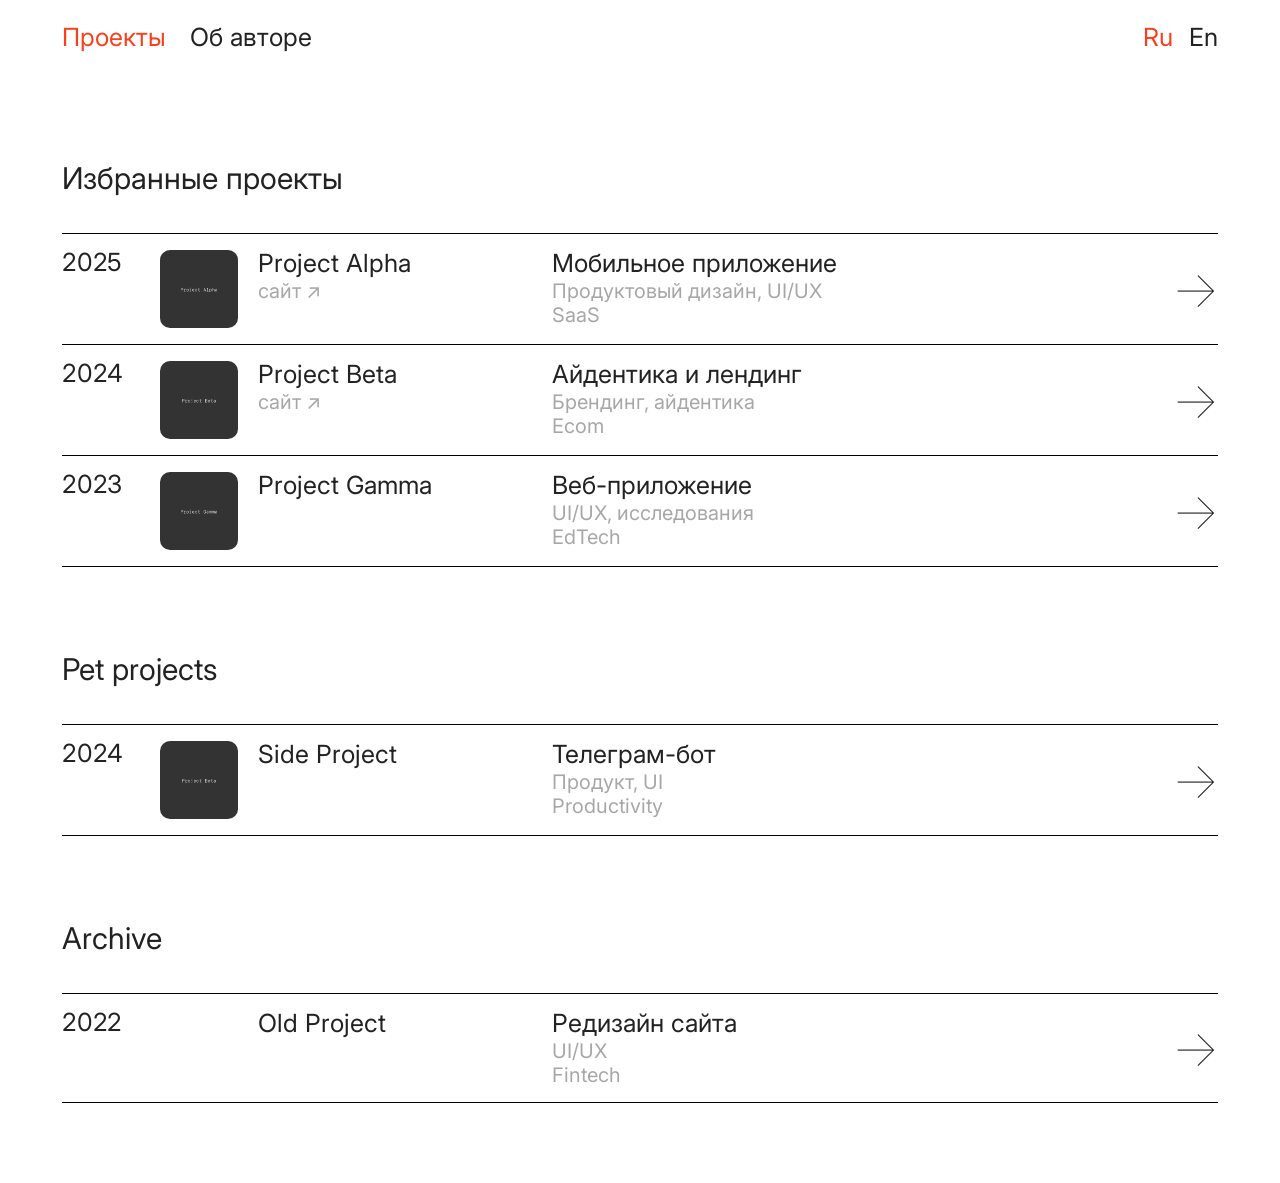
==== commit 3794b8d3: "add archive/pet sections, image captions, quotes, full component docs Home page: added Pet projects " ====
--- a/index.html
+++ b/index.html
@@ -80,7 +80,7 @@
         <span class="project-arrow">→</span>
       </a>
 
-      <a href="#" class="project-item reveal">
+      <a href="projects/example.html" class="project-item reveal">
         <span class="project-year">2024</span>
         <img class="project-thumb" src="assets/img/thumb-beta.png" alt="Project Beta">
         <div class="project-name">
@@ -95,7 +95,7 @@
         <span class="project-arrow">→</span>
       </a>
 
-      <a href="#" class="project-item reveal">
+      <a href="projects/example.html" class="project-item reveal">
         <span class="project-year">2023</span>
         <img class="project-thumb" src="assets/img/thumb-gamma.png" alt="Project Gamma">
         <div class="project-name">
@@ -110,6 +110,41 @@
       </a>
 
     </div>
+
+    <h2 class="projects-title projects-title--archive">Pet projects</h2>
+
+    <div class="project-list">
+      <a href="projects/example.html" class="project-item reveal">
+        <span class="project-year">2024</span>
+        <img class="project-thumb" src="assets/img/thumb-beta.png" alt="Side Project">
+        <div class="project-name">
+          <span class="project-name-title">Side Project</span>
+        </div>
+        <div class="project-info">
+          <span class="project-info-desc">Телеграм-бот</span>
+          <span class="project-info-tags">Продукт, UI</span>
+          <span class="project-info-industry">Productivity</span>
+        </div>
+        <span class="project-arrow">→</span>
+      </a>
+    </div>
+
+    <h2 class="projects-title projects-title--archive">Archive</h2>
+
+    <div class="project-list">
+      <a href="projects/example.html" class="project-item project-item--archive reveal">
+        <span class="project-year">2022</span>
+        <div class="project-name">
+          <span class="project-name-title">Old Project</span>
+        </div>
+        <div class="project-info">
+          <span class="project-info-desc">Редизайн сайта</span>
+          <span class="project-info-tags">UI/UX</span>
+          <span class="project-info-industry">Fintech</span>
+        </div>
+        <span class="project-arrow">→</span>
+      </a>
+    </div>
   </main>
 
   <script src="script.min.js"></script>
--- a/styles.min.css
+++ b/styles.min.css
@@ -1 +1 @@
-@keyframes skeleton-shimmer{0%{background-position:200%0}to{background-position:-200%0}}:root{--bg:#ffffff;--text:#222222;--text-dim:rgba(34, 34, 34, 0.4);--text-faint:rgba(30, 25, 25, 0.25);--accent:#F8401C;--line:#000000;--font-sans:'Inter', -apple-system, BlinkMacSystemFont, 'Segoe UI', system-ui, sans-serif;--font-mono:'DM Mono', 'SF Mono', 'Fira Code', 'Courier New', monospace;--selection-bg:#F8401C;--selection-color:#fff;--nav-height:75px;--side-padding:48px;--content-max:1156px;--line-muted:rgba(0, 0, 0, 0.12);--transition-fast:150ms ease;--transition-base:200ms ease;--content-gutter:0px;--text-col:764px;--radius-sm:10px;--radius-lg:12px;--radius-pill:100px;--text-body:rgba(30, 25, 25, 1);--section-gap:60px}::selection{background:var(--selection-bg);color:var(--selection-color)}*,::after,::before{box-sizing:border-box;margin:0;padding:0}html{scroll-behavior:smooth;-webkit-font-smoothing:antialiased;-moz-osx-font-smoothing:grayscale}body{font-family:var(--font-sans);font-size:18px;line-height:1.5;color:var(--text);background-color:var(--bg);min-height:100vh;display:flex;flex-direction:column}a,button{color:inherit}a{text-decoration:none}img{display:block;max-width:100%}ol,ul{list-style:none}button{font:inherit;background:0 0;border:0;cursor:pointer}.nav{position:sticky;top:0;background:rgba(255,255,255,.85);backdrop-filter:blur(12px);-webkit-backdrop-filter:blur(12px);z-index:100}.nav::after{content:"";display:block;max-width:var(--content-max);margin:0 auto;height:1px;background:rgba(0,0,0,.08);opacity:0;transition:opacity .3s}.nav.scrolled::after{opacity:1}.nav-inner,.nav-left{display:flex;align-items:center}.nav-inner{justify-content:space-between;height:var(--nav-height);padding:0 var(--side-padding);max-width:calc(var(--content-max) + var(--side-padding)*2);margin:0 auto}.nav-left{gap:24px}.nav-lang,.nav-links{display:flex;gap:24px;font-size:25px;font-weight:400}.nav-lang a,.nav-links a{color:var(--text-body);transition:color var(--transition-fast)}.nav-lang .active,.nav-lang a:hover,.nav-links a.active,.nav-links a:hover,.nav-mobile a.active,.nav-mobile a:hover{color:var(--accent)}.nav-lang{gap:16px;align-items:center}.nav-burger,.nav-mobile{align-items:center;justify-content:center}.nav-burger{display:none;width:44px;height:44px;border:0;cursor:pointer;padding:0;z-index:200}.nav-burger span{display:block;width:24px;height:2px;background:var(--text);position:relative;transition:background var(--transition-fast)}.nav-burger span::after,.nav-burger span::before{content:"";position:absolute;width:24px;height:2px;background:var(--text);left:0;transition:transform var(--transition-base)}.nav-burger span::before{top:-7px}.nav-burger span::after{top:7px}.nav-burger,.nav-burger.open span{background:0 0}.nav-burger.open span::before{top:0;transform:rotate(45deg)}.nav-burger.open span::after{top:0;transform:rotate(-45deg)}.nav-mobile{display:flex;position:fixed;top:0;right:0;bottom:0;left:0;inset:0;background:var(--bg);z-index:150;flex-direction:column;gap:32px;visibility:hidden;opacity:0;transform:translateY(-8px);transition:opacity var(--transition-base),visibility var(--transition-base),transform var(--transition-base);pointer-events:none}.nav-mobile.open{visibility:visible;opacity:1;transform:translateY(0);pointer-events:auto}.nav-mobile a{font-size:32px;font-weight:400;transition:color var(--transition-fast)}.nav-mobile .nav-mobile-lang{display:flex;gap:16px;margin-top:16px;font-size:24px}.nav-mobile .nav-mobile-lang a{font-size:inherit}.main{max-width:calc(var(--content-max) + var(--side-padding)*2);width:100%;margin:0 auto;padding:80px var(--side-padding) 80px;flex:1}.projects-title{font-family:var(--font-sans);font-size:30px;font-weight:400;line-height:1.5;margin-bottom:32px;color:var(--text)}.projects-title--archive{margin-top:80px}.project-list{display:flex;flex-direction:column;max-width:var(--content-max)}.project-item{display:grid;grid-template-columns:repeat(12,1fr);align-items:start;column-gap:20px;padding:16px 0;border-bottom:1px solid var(--line);text-decoration:none;transition:opacity var(--transition-fast)}.project-year{grid-column:1}.project-thumb{grid-column:2}.project-name{grid-column:3/6}.project-info{grid-column:6/12}.project-arrow{grid-column:12}.project-item:first-child{border-top:1px solid var(--line)}.project-item:hover:not(:has(.project-name-link:hover)) .project-arrow,.project-item:hover:not(:has(.project-name-link:hover)) .project-info-desc,.project-item:hover:not(:has(.project-name-link:hover)) .project-name-title{color:var(--accent)}.project-year{font-family:var(--font-sans);font-size:25px;font-weight:400;color:var(--text);line-height:1;letter-spacing:-.2px}.project-thumb{width:100%;aspect-ratio:1;max-width:78px;border-radius:var(--radius-sm);object-fit:cover;object-position:top center;align-self:center}.project-name{font-size:25px;font-weight:400;line-height:1.1}.project-name-title{display:block;line-height:1.1;transition:color var(--transition-fast)}.project-name-link{display:block;font-family:var(--font-sans);font-size:20px;font-weight:400;color:var(--text-dim);margin-top:2px}.project-name-link:hover{color:var(--accent)}.project-info{font-size:18px;line-height:1.1}.project-info-desc{display:block;color:var(--text);font-family:var(--font-sans);font-size:25px;line-height:1.1;font-feature-settings:"smcp";transition:color var(--transition-fast);white-space:nowrap;overflow:hidden;text-overflow:ellipsis}.project-info-industry,.project-info-tags{display:block;font-family:var(--font-sans);color:var(--text-dim);font-size:20px;margin-top:2px}.project-arrow{font-size:50px;font-weight:100;color:var(--text-dim);transition:color var(--transition-fast);line-height:1;text-align:right;align-self:center}.about-content p,a.project-item .project-arrow{color:var(--text)}.main--about{padding-top:0;padding-bottom:0;display:flex}.about-viewport{width:100%;min-height:calc(100vh - var(--nav-height));padding-bottom:70px;box-sizing:border-box;display:flex;flex-direction:column;justify-content:center}.about-content{max-width:568px}.about-content p{font-family:var(--font-sans);font-size:20px;font-weight:400;line-height:1.4;margin-bottom:14px}.about-content .about-label{color:var(--text-dim);margin-top:24px;margin-bottom:4px}.about-content .about-label:first-child{margin-top:0}.about-content a,.about-links a{color:var(--accent);text-decoration:underline;text-decoration-color:var(--accent);text-underline-offset:3px}.about-content a:hover,.about-links a:hover{text-decoration:none}.about-bottom{position:fixed;bottom:0;left:0;right:0;display:flex;justify-content:space-between;align-items:baseline;gap:40px;max-width:calc(var(--content-max) + var(--side-padding)*2);margin:0 auto;padding:20px var(--side-padding);background:rgba(255,255,255,.85);backdrop-filter:blur(12px);-webkit-backdrop-filter:blur(12px);z-index:50}.about-bottom p,.about-links{font-family:var(--font-sans);font-size:20px;font-weight:400}.about-bottom p{color:var(--text);margin-bottom:0}.about-links{display:flex;gap:30px;white-space:nowrap;flex-shrink:0}.about-links a{text-decoration-thickness:1px;text-underline-offset:5px;transition:color var(--transition-fast)}.main--case{padding-top:240px;overflow-x:hidden}.case-header{display:flex;align-items:center;gap:20px;max-width:var(--text-col);margin:0 auto;padding-left:var(--content-gutter)}.case-header-thumb{width:56px;height:56px;border-radius:var(--radius-lg);object-fit:cover;flex-shrink:0;overflow:hidden}.case-header .case-h1{max-width:none;margin:0;padding-left:0}.case-h1{font-family:var(--font-sans);font-size:48px;font-weight:700;line-height:1.1;color:var(--text);max-width:var(--text-col);margin:0 auto;padding-left:var(--content-gutter)}.case-h1+.case-description,.case-header+.case-description{text-indent:0;margin-top:16px}.case-h1+.case-body,.case-header+.case-body{margin-top:80px}.case-caption,.case-meta{font-family:var(--font-sans);font-weight:400;color:var(--text-dim)}.case-meta{max-width:var(--text-col);margin:0 auto 8px;padding-left:var(--content-gutter);font-size:18px}.case-caption{font-size:14px;line-height:1.4}.case-stats{display:grid;grid-template-columns:repeat(4,1fr);gap:20px;max-width:var(--text-col);margin:0 auto 70px;padding-left:var(--content-gutter)}.case-stat-label,.case-stat-value{font-family:var(--font-sans);font-size:36px;font-weight:700;line-height:1.2;color:var(--text)}.case-stat-label{font-size:14px;font-weight:400;line-height:1.3;color:var(--text-dim);margin-top:4px}.case-nav{display:flex;justify-content:space-between;max-width:var(--text-col);margin:40px auto 0;padding:0 var(--content-gutter);box-sizing:border-box}.case-nav-link,.case-section a{color:var(--accent);text-decoration:none}.case-nav-link{display:flex;align-items:center;gap:8px;font-family:var(--font-sans);font-size:20px;line-height:25px;transition:opacity var(--transition-base);background:linear-gradient(var(--accent),var(--accent))0 100%/100% 1px no-repeat;padding-bottom:2px}.case-nav-link:hover,.case-section a:hover{background-size:0 1px}.case-nav-dir{font-size:22px}.case-nav-next{margin-left:auto}.case-section{max-width:var(--text-col);margin:var(--section-gap) auto 30px;padding-left:var(--content-gutter);position:relative}.case-section-num{position:absolute;left:-20px;top:0;transform:translateX(-100%);font-family:var(--font-mono);font-size:20px;font-weight:500;line-height:25px;color:var(--text-body);text-align:right;text-transform:uppercase}.case-section-title{color:var(--text-body);margin-bottom:8px}.case-section h3,.case-section p,.case-section ul{font-weight:400;color:var(--text-body);margin:8px 0 0}.case-section ul{padding-left:24px;margin:0}.case-section ul li{list-style:disc}.case-section h3,.case-section-title{font-family:var(--font-mono);font-size:20px;font-weight:500;line-height:25px;letter-spacing:0;text-transform:uppercase}.case-section h3{font-style:normal;margin:25px 0 8px}.case-quote,.case-section strong{font-weight:400;font-style:normal}.case-quote,.case-section p,.case-section ul{font-family:var(--font-sans);font-size:20px;line-height:28px}.case-quote{max-width:var(--text-col);margin:25px auto;padding-left:var(--content-gutter);color:var(--text-dim);font-style:italic}.case-separator{border:0;border-top:1px solid var(--line);width:100%;margin:100px 0}.case-img{width:100%;border-radius:var(--radius-sm);margin:25px 0;display:block}.case-img-full{display:block;width:100%;margin:20px 0}.case-body>.case-img-full,.case-body>.case-img-scroll,.case-body>picture,.case-tab-panel>.case-img-full,.case-tab-panel>.case-img-scroll,.case-tab-panel>picture{display:block;max-width:calc(var(--text-col) - var(--content-gutter));margin:30px auto 30px max(0px,calc(50% - calc(var(--text-col)/2) + var(--content-gutter)))}picture.case-img-full{box-shadow:none;border-radius:0}.case-body>picture img,.case-img-full,.case-tab-panel>picture img{border-radius:var(--radius-sm);box-shadow:0 0 0 1px rgba(0,0,0,.08)}.case-body>picture .case-img-full,.case-tab-panel>picture .case-img-full{margin:0}.case-body>.case-caption,.case-body>.case-img-row,.case-tab-panel>.case-caption,.case-tab-panel>.case-img-row{max-width:var(--text-col);margin:8px auto 40px;padding-left:var(--content-gutter)}.case-body>.case-img-full+.case-caption,.case-body>.case-img-scroll+.case-caption,.case-body>picture+.case-caption,.case-tab-panel>.case-img-full+.case-caption,.case-tab-panel>.case-img-scroll+.case-caption,.case-tab-panel>picture+.case-caption{margin-top:-20px}.case-body>.case-img-row,.case-tab-panel>.case-img-row{margin:30px auto;box-sizing:border-box}.case-img-full,.case-img-row img{cursor:zoom-in}.case-lightbox{position:fixed;inset:0;background:rgba(0,0,0,.9);z-index:1000;display:flex;align-items:center;justify-content:center;cursor:zoom-out;opacity:0;pointer-events:none;transition:opacity var(--transition-base)}.case-lightbox.open{opacity:1;pointer-events:auto}.case-lightbox img,.case-lightbox video{max-width:95vw;max-height:95vh;object-fit:contain}.case-img-row{display:grid;grid-template-columns:1fr 1fr;gap:20px;margin:20px 0;align-items:stretch}.case-img-row--3{grid-template-columns:1fr 1fr 1fr}.case-img-row img{width:100%;height:100%;object-fit:cover;border-radius:var(--radius-sm);box-shadow:0 0 0 1px rgba(0,0,0,.08);display:block}.case-section a{background:linear-gradient(to right,var(--accent) 0%,var(--accent) 100%)0 100%/100% 1px repeat-x;padding-bottom:1px;transition:background-size var(--transition-fast)}.case-description{max-width:var(--text-col);margin:50px auto;padding-left:var(--content-gutter);font-family:var(--font-sans);font-size:25px;font-weight:400;line-height:35px;color:var(--text-body);text-indent:168px}.case-video{position:relative;margin:25px 0;border-radius:var(--radius-sm);overflow:hidden}.case-video img,.case-video video{display:block;width:100%;border:0;outline:0}.reveal{opacity:0;transform:translateY(16px);transition:opacity .5s ease,transform .5s ease}.reveal.visible{opacity:1;transform:translateY(0)}@media (max-width:900px){:root{--side-padding:24px}.projects-title{font-size:32px;margin-bottom:32px}.project-item{grid-template-columns:70px 60px 1fr auto;gap:16px;padding:16px 0}.project-thumb{width:60px;height:60px}.project-info{display:none}.project-name{grid-column:3;font-size:22px}.project-arrow{grid-column:4;font-size:36px}.year-range{display:none}.case-description{text-indent:0}}@media (max-width:480px){.nav-lang,.nav-links{font-size:20px;gap:14px}.nav-lang{gap:10px}.project-item{grid-template-columns:1fr auto;gap:12px}.project-name{grid-column:1}.project-arrow{grid-column:2}.project-thumb,.project-year{display:none}.main--about{padding-top:32px;padding-bottom:48px;align-items:flex-start}.about-viewport{min-height:auto;padding-bottom:0;justify-content:flex-start}.about-bottom{position:static;width:100%;flex-direction:column;align-items:flex-start;gap:12px;margin-top:32px;padding:0}.about-links{gap:14px;flex-wrap:wrap}.about-content p,.case-section p,.case-section ul{font-size:18px}.case-header{padding-left:0;gap:14px}.case-header-thumb{width:44px;height:44px;border-radius:var(--radius-sm)}.case-meta{font-size:16px}.case-body>.case-img-full,.case-body>.case-img-scroll,.case-body>.case-video,.case-body>picture,.case-tab-panel>.case-img-full,.case-tab-panel>.case-img-scroll,.case-tab-panel>.case-video,.case-tab-panel>picture{margin-left:0;max-width:none}.case-body>.case-caption,.case-body>.case-img-row,.case-meta,.case-tab-panel>.case-caption,.case-tab-panel>.case-img-row{padding-left:0}.case-nav{padding:0}.case-h1{font-size:32px;padding-left:0}.case-stats{grid-template-columns:repeat(2,1fr)}.case-section,.case-stats{padding-left:0}.case-section-num{position:static;display:inline;transform:none;margin-right:8px}.case-section-title{display:inline}.case-quote{padding-left:0}.case-description{padding-left:0;font-size:20px;line-height:28px;text-indent:0}.case-img-row{grid-template-columns:1fr}.main--case{padding-top:140px}}.mac-mockup{max-width:calc(var(--text-col) - var(--content-gutter));margin:30px auto 30px max(0px,calc(50% - calc(var(--text-col)/2) + var(--content-gutter)));background:#f5f5f5;border-radius:var(--radius-lg);overflow:hidden;box-shadow:0 0 0 1px rgba(0,0,0,.08)}.mac-mockup-titlebar{display:flex;align-items:center;height:40px;padding:0 16px;background:#e8e8e8;gap:8px}.mac-mockup-dots{display:flex;gap:6px}.mac-mockup-dot{width:10px;height:10px;border-radius:50%}.mac-mockup-dot--close{background:#ff5f57}.mac-mockup-dot--minimize{background:#febc2e}.mac-mockup-dot--maximize{background:#28c840}.mac-mockup-url{flex:1;text-align:center;font-size:12px;color:rgba(0,0,0,.4);font-family:var(--font-sans)}.mac-mockup-viewport{height:420px;overflow-y:auto;overflow-x:hidden;-webkit-overflow-scrolling:touch}.mac-mockup-viewport img{display:block;width:100%}@media (max-width:480px){.mac-mockup{margin-left:0;max-width:none}.mac-mockup-viewport{height:300px}}.reading-progress{position:fixed;top:0;left:0;width:0%;height:1px;background:var(--accent);z-index:101;pointer-events:none;will-change:width}.print-qr{display:none}@media print{#ds-overlay,#terminal,.case-lightbox,.nav,.nav-mobile,.reading-progress,[style*="position:fixed"]{display:none!important}body{overflow:visible!important;height:auto!important;font-size:12pt;color:#000;background:#fff}.main--about{padding:0}.about-viewport{min-height:auto;padding:0}.about-content{max-width:100%}.about-content p{font-size:11pt;line-height:1.5;color:#000}.about-label{font-weight:700;color:#333;margin-top:16pt;text-transform:uppercase;font-size:9pt;letter-spacing:.5pt}.about-bottom{position:static;background:0 0;backdrop-filter:none;-webkit-backdrop-filter:none;padding:16pt 0 0;border-top:.5pt solid #ccc;margin-top:16pt}.about-bottom p{font-size:10pt;color:#333}.about-links a{color:#000;text-decoration:none}.about-links a::after{content:" ("attr(href)")";font-size:8pt;color:#666}.print-qr{display:block!important;text-align:right;margin-top:24pt}.print-qr img{width:80pt;height:80pt}.print-qr span{display:block;font-size:8pt;color:#666;margin-top:4pt}@page{margin:20mm;size:A4}}@media (prefers-reduced-motion:reduce){*,::after,::before{animation-duration:.01ms!important;animation-iteration-count:1!important;transition-duration:.01ms!important;scroll-behavior:auto!important}.reveal{opacity:1;transform:none}}.case-img-full:not([data-loaded]),.case-img-row img:not([data-loaded]),.case-video video:not([data-loaded]),picture img:not([data-loaded]){background:linear-gradient(90deg,#f0f0f0 25%,#e0e0e0 50%,#f0f0f0 75%);background-size:200% 100%;animation:skeleton-shimmer 1.5s ease-in-out infinite}.lb-close{position:fixed;top:20px;right:20px;z-index:1001;background:0 0;border:0;color:#fff;font-size:32px;cursor:pointer;width:44px;height:44px;display:flex;align-items:center;justify-content:center;opacity:.7;transition:opacity .2s}.lb-close:focus-visible,.lb-close:hover{opacity:1;outline:2px solid #fff;outline-offset:2px;border-radius:50%}+@keyframes skeleton-shimmer{0%{background-position:200%0}to{background-position:-200%0}}:root{--bg:#ffffff;--text:#222222;--text-dim:rgba(34, 34, 34, 0.4);--text-faint:rgba(30, 25, 25, 0.25);--accent:#F8401C;--line:#000000;--font-sans:'Inter', -apple-system, BlinkMacSystemFont, 'Segoe UI', system-ui, sans-serif;--font-mono:'DM Mono', 'SF Mono', 'Fira Code', 'Courier New', monospace;--selection-bg:#F8401C;--selection-color:#fff;--nav-height:75px;--side-padding:48px;--content-max:1156px;--line-muted:rgba(0, 0, 0, 0.12);--transition-fast:150ms ease;--transition-base:200ms ease;--content-gutter:0px;--text-col:764px;--radius-sm:10px;--radius-lg:12px;--radius-pill:100px;--section-gap:60px}::selection{background:var(--selection-bg);color:var(--selection-color)}*,::after,::before{box-sizing:border-box;margin:0;padding:0}html{scroll-behavior:smooth;-webkit-font-smoothing:antialiased;-moz-osx-font-smoothing:grayscale}body{font-family:var(--font-sans);font-size:18px;line-height:1.5;color:var(--text);background-color:var(--bg);min-height:100vh;display:flex;flex-direction:column}a,button{color:inherit}a{text-decoration:none}img{display:block;max-width:100%}ol,ul{list-style:none}button{font:inherit;background:0 0;border:0;cursor:pointer}.nav{position:sticky;top:0;background:rgba(255,255,255,.85);backdrop-filter:blur(12px);-webkit-backdrop-filter:blur(12px);z-index:100}.nav::after{content:"";display:block;max-width:var(--content-max);margin:0 auto;height:1px;background:rgba(0,0,0,.08);opacity:0;transition:opacity .3s}.nav.scrolled::after{opacity:1}.nav-inner,.nav-left{display:flex;align-items:center}.nav-inner{justify-content:space-between;height:var(--nav-height);padding:0 var(--side-padding);max-width:calc(var(--content-max) + var(--side-padding)*2);margin:0 auto}.nav-left{gap:24px}.nav-lang,.nav-links{display:flex;gap:24px;font-size:25px;font-weight:400}.nav-lang a,.nav-links a{color:var(--text);transition:color var(--transition-fast)}.nav-lang .active,.nav-lang a:hover,.nav-links a.active,.nav-links a:hover,.nav-mobile a.active,.nav-mobile a:hover{color:var(--accent)}.nav-lang{gap:16px;align-items:center}.nav-burger,.nav-mobile{align-items:center;justify-content:center}.nav-burger{display:none;width:44px;height:44px;border:0;cursor:pointer;padding:0;z-index:200}.nav-burger span{display:block;width:24px;height:2px;background:var(--text);position:relative;transition:background var(--transition-fast)}.nav-burger span::after,.nav-burger span::before{content:"";position:absolute;width:24px;height:2px;background:var(--text);left:0;transition:transform var(--transition-base)}.nav-burger span::before{top:-7px}.nav-burger span::after{top:7px}.nav-burger,.nav-burger.open span{background:0 0}.nav-burger.open span::before{top:0;transform:rotate(45deg)}.nav-burger.open span::after{top:0;transform:rotate(-45deg)}.nav-mobile{display:flex;position:fixed;top:0;right:0;bottom:0;left:0;inset:0;background:var(--bg);z-index:150;flex-direction:column;gap:32px;visibility:hidden;opacity:0;transform:translateY(-8px);transition:opacity var(--transition-base),visibility var(--transition-base),transform var(--transition-base);pointer-events:none}.nav-mobile.open{visibility:visible;opacity:1;transform:translateY(0);pointer-events:auto}.nav-mobile a{font-size:32px;font-weight:400;transition:color var(--transition-fast)}.nav-mobile .nav-mobile-lang{display:flex;gap:16px;margin-top:16px;font-size:24px}.nav-mobile .nav-mobile-lang a{font-size:inherit}.main{max-width:calc(var(--content-max) + var(--side-padding)*2);width:100%;margin:0 auto;padding:80px var(--side-padding) 80px;flex:1}.projects-title{font-family:var(--font-sans);font-size:30px;font-weight:400;line-height:1.5;margin-bottom:32px;color:var(--text)}.projects-title--archive{margin-top:80px}.project-list{display:flex;flex-direction:column;max-width:var(--content-max)}.project-item{display:grid;grid-template-columns:repeat(12,1fr);align-items:start;column-gap:20px;padding:16px 0;border-bottom:1px solid var(--line);text-decoration:none;transition:opacity var(--transition-fast)}.project-year{grid-column:1}.project-thumb{grid-column:2}.project-name{grid-column:3/6}.project-info{grid-column:6/12}.project-arrow{grid-column:12}.project-item:first-child{border-top:1px solid var(--line)}.project-item:hover:not(:has(.project-name-link:hover)) .project-arrow,.project-item:hover:not(:has(.project-name-link:hover)) .project-info-desc,.project-item:hover:not(:has(.project-name-link:hover)) .project-name-title{color:var(--accent)}.project-year{font-family:var(--font-sans);font-size:25px;font-weight:400;color:var(--text);line-height:1;letter-spacing:-.2px}.project-thumb{width:100%;aspect-ratio:1;max-width:78px;border-radius:var(--radius-sm);object-fit:cover;object-position:top center;align-self:center}.project-name{font-size:25px;font-weight:400;line-height:1.1}.project-name-title{display:block;line-height:1.1;transition:color var(--transition-fast)}.project-name-link{display:block;font-family:var(--font-sans);font-size:20px;font-weight:400;color:var(--text-dim);margin-top:2px}.project-name-link:hover{color:var(--accent)}.project-info{font-size:18px;line-height:1.1}.project-info-desc{display:block;color:var(--text);font-family:var(--font-sans);font-size:25px;line-height:1.1;font-feature-settings:"smcp";transition:color var(--transition-fast);white-space:nowrap;overflow:hidden;text-overflow:ellipsis}.project-info-industry,.project-info-tags{display:block;font-family:var(--font-sans);color:var(--text-dim);font-size:20px;margin-top:2px}.project-arrow{font-size:50px;font-weight:100;color:var(--text-dim);transition:color var(--transition-fast);line-height:1;text-align:right;align-self:center}.about-content p,a.project-item .project-arrow{color:var(--text)}.main--about{padding-top:0;padding-bottom:0;display:flex}.about-viewport{width:100%;min-height:calc(100vh - var(--nav-height));padding-bottom:70px;box-sizing:border-box;display:flex;flex-direction:column;justify-content:center}.about-content{max-width:568px}.about-content p{font-family:var(--font-sans);font-size:20px;font-weight:400;line-height:1.4;margin-bottom:14px}.about-content .about-label{color:var(--text-dim);margin-top:24px;margin-bottom:4px}.about-content .about-label:first-child{margin-top:0}.about-content a,.about-links a{color:var(--accent);text-decoration:underline;text-decoration-color:var(--accent);text-underline-offset:3px}.about-content a:hover,.about-links a:hover{text-decoration:none}.about-bottom{position:fixed;bottom:0;left:0;right:0;display:flex;justify-content:space-between;align-items:baseline;gap:40px;max-width:calc(var(--content-max) + var(--side-padding)*2);margin:0 auto;padding:20px var(--side-padding);background:rgba(255,255,255,.85);backdrop-filter:blur(12px);-webkit-backdrop-filter:blur(12px);z-index:50}.about-bottom p,.about-links{font-family:var(--font-sans);font-size:20px;font-weight:400}.about-bottom p{color:var(--text);margin-bottom:0}.about-links{display:flex;gap:30px;white-space:nowrap;flex-shrink:0}.about-links a{text-decoration-thickness:1px;text-underline-offset:5px;transition:color var(--transition-fast)}.main--case{padding-top:240px;overflow-x:hidden}.case-header{display:flex;align-items:center;gap:20px;max-width:var(--text-col);margin:0 auto;padding-left:var(--content-gutter)}.case-header-thumb{width:56px;height:56px;border-radius:var(--radius-lg);object-fit:cover;flex-shrink:0;overflow:hidden}.case-header .case-h1{max-width:none;margin:0;padding-left:0}.case-h1{font-family:var(--font-sans);font-size:48px;font-weight:700;line-height:1.1;color:var(--text);max-width:var(--text-col);margin:0 auto;padding-left:var(--content-gutter)}.case-h1+.case-description,.case-header+.case-description{text-indent:0;margin-top:16px}.case-h1+.case-body,.case-header+.case-body{margin-top:80px}.case-caption,.case-meta{font-family:var(--font-sans);font-weight:400;color:var(--text-dim)}.case-meta{max-width:var(--text-col);margin:0 auto 8px;padding-left:var(--content-gutter);font-size:18px}.case-caption{font-size:14px;line-height:1.4}.case-stats{display:grid;grid-template-columns:repeat(4,1fr);gap:20px;max-width:var(--text-col);margin:0 auto 70px;padding-left:var(--content-gutter)}.case-stat-label,.case-stat-value{font-family:var(--font-sans);font-size:36px;font-weight:700;line-height:1.2;color:var(--text)}.case-stat-label{font-size:14px;font-weight:400;line-height:1.3;color:var(--text-dim);margin-top:4px}.case-nav{display:flex;justify-content:space-between;max-width:var(--text-col);margin:40px auto 0;padding:0 var(--content-gutter);box-sizing:border-box}.case-nav-link,.case-section a{color:var(--accent);text-decoration:none}.case-nav-link{display:flex;align-items:center;gap:8px;font-family:var(--font-sans);font-size:20px;line-height:25px;transition:opacity var(--transition-base);background:linear-gradient(var(--accent),var(--accent))0 100%/100% 1px no-repeat;padding-bottom:2px}.case-nav-link:hover,.case-section a:hover{background-size:0 1px}.case-nav-dir{font-size:22px}.case-nav-next{margin-left:auto}.case-section{max-width:var(--text-col);margin:var(--section-gap) auto 30px;padding-left:var(--content-gutter);position:relative}.case-section-num{position:absolute;left:-20px;top:0;transform:translateX(-100%);font-family:var(--font-mono);font-size:20px;font-weight:500;line-height:25px;color:var(--text);text-align:right;text-transform:uppercase}.case-section-title{color:var(--text);margin-bottom:8px}.case-section h3,.case-section p,.case-section ul{font-weight:400;color:var(--text);margin:8px 0 0}.case-section ul{padding-left:24px;margin:0}.case-section ul li{list-style:disc}.case-section h3,.case-section-title{font-family:var(--font-mono);font-size:20px;font-weight:500;line-height:25px;letter-spacing:0;text-transform:uppercase}.case-section h3{font-style:normal;margin:25px 0 8px}.case-quote,.case-section strong{font-weight:400;font-style:normal}.case-quote,.case-section p,.case-section ul{font-family:var(--font-sans);font-size:20px;line-height:28px}.case-quote{max-width:var(--text-col);margin:25px auto;padding-left:var(--content-gutter);color:var(--text-dim);font-style:italic}.case-separator{border:0;border-top:1px solid var(--line);width:100%;margin:100px 0}.case-img{width:100%;border-radius:var(--radius-sm);margin:25px 0;display:block}.case-img-full{display:block;width:100%;margin:20px 0}.case-body>.case-img-full,.case-body>.case-img-scroll,.case-body>picture,.case-tab-panel>.case-img-full,.case-tab-panel>.case-img-scroll,.case-tab-panel>picture{display:block;max-width:calc(var(--text-col) - var(--content-gutter));margin:30px auto 30px max(0px,calc(50% - calc(var(--text-col)/2) + var(--content-gutter)))}picture.case-img-full{box-shadow:none;border-radius:0}.case-body>picture img,.case-img-full,.case-tab-panel>picture img{border-radius:var(--radius-sm);box-shadow:0 0 0 1px rgba(0,0,0,.08)}.case-body>picture .case-img-full,.case-tab-panel>picture .case-img-full{margin:0}.case-body>.case-caption,.case-body>.case-img-row,.case-tab-panel>.case-caption,.case-tab-panel>.case-img-row{max-width:var(--text-col);margin:8px auto 40px;padding-left:var(--content-gutter)}.case-body>.case-img-full+.case-caption,.case-body>.case-img-scroll+.case-caption,.case-body>picture+.case-caption,.case-tab-panel>.case-img-full+.case-caption,.case-tab-panel>.case-img-scroll+.case-caption,.case-tab-panel>picture+.case-caption{margin-top:-20px}.case-body>.case-img-row,.case-tab-panel>.case-img-row{margin:30px auto;box-sizing:border-box}.case-img-full,.case-img-row img{cursor:zoom-in}.case-lightbox{position:fixed;inset:0;background:rgba(0,0,0,.9);z-index:1000;display:flex;align-items:center;justify-content:center;cursor:zoom-out;opacity:0;pointer-events:none;transition:opacity var(--transition-base)}.case-lightbox.open{opacity:1;pointer-events:auto}.case-lightbox img,.case-lightbox video{max-width:95vw;max-height:95vh;object-fit:contain}.case-img-row{display:grid;grid-template-columns:1fr 1fr;gap:20px;margin:20px 0;align-items:stretch}.case-img-row--3{grid-template-columns:1fr 1fr 1fr}.case-img-row img{width:100%;height:100%;object-fit:cover;border-radius:var(--radius-sm);box-shadow:0 0 0 1px rgba(0,0,0,.08);display:block}.case-section a{background:linear-gradient(to right,var(--accent) 0%,var(--accent) 100%)0 100%/100% 1px repeat-x;padding-bottom:1px;transition:background-size var(--transition-fast)}.case-description{max-width:var(--text-col);margin:50px auto;padding-left:var(--content-gutter);font-family:var(--font-sans);font-size:25px;font-weight:400;line-height:35px;color:var(--text);text-indent:168px}.case-video{position:relative;margin:25px 0;border-radius:var(--radius-sm);overflow:hidden}.case-video img,.case-video video{display:block;width:100%;border:0;outline:0}.reveal{opacity:0;transform:translateY(16px);transition:opacity .5s ease,transform .5s ease}.reveal.visible{opacity:1;transform:translateY(0)}@media (prefers-color-scheme:dark){:root{--bg:#1a1a1a;--text:#e0e0e0;--text-dim:#888888;--text-faint:rgba(255, 255, 255, 0.15);--line:rgba(255, 255, 255, 0.1);--line-muted:rgba(255, 255, 255, 0.08);--selection-bg:#F8401C;--selection-color:#fff}.about-bottom,.nav{background:rgba(26,26,26,.85)}.nav::after{background:rgba(255,255,255,.08)}.project-thumb{box-shadow:0 0 0 1px rgba(255,255,255,.08)}.case-body>picture img,.case-img-full,.case-img-row img,.case-tab-panel>picture img{box-shadow:0 0 0 1px rgba(255,255,255,.06)}.case-lightbox{background:rgba(0,0,0,.95)}.mac-mockup{background:#111;box-shadow:0 0 0 1px rgba(255,255,255,.06)}.mac-mockup-titlebar{background:#222}.mac-mockup-url{color:rgba(255,255,255,.3)}.case-img-full:not([data-loaded]),.case-img-row img:not([data-loaded]),.case-video video:not([data-loaded]),picture img:not([data-loaded]){background:linear-gradient(90deg,#222 25%,#2a2a2a 50%,#222 75%);background-size:200% 100%}.project-item:hover{background:rgba(255,255,255,.03)}}@media (max-width:900px){:root{--side-padding:24px}.projects-title{font-size:32px;margin-bottom:32px}.project-item{grid-template-columns:70px 60px 1fr auto;gap:16px;padding:16px 0}.project-thumb{width:60px;height:60px}.project-info{display:none}.project-name{grid-column:3;font-size:22px}.project-arrow{grid-column:4;font-size:36px}.year-range{display:none}.case-description{text-indent:0}}@media (max-width:480px){.nav-lang,.nav-links{font-size:20px;gap:14px}.nav-lang{gap:10px}.project-item{grid-template-columns:1fr auto;gap:12px}.project-name{grid-column:1}.project-arrow{grid-column:2}.project-thumb,.project-year{display:none}.main--about{padding-top:32px;padding-bottom:48px;align-items:flex-start}.about-viewport{min-height:auto;padding-bottom:0;justify-content:flex-start}.about-bottom{position:static;width:100%;flex-direction:column;align-items:flex-start;gap:12px;margin-top:32px;padding:0}.about-links{gap:14px;flex-wrap:wrap}.about-content p,.case-section p,.case-section ul{font-size:18px}.case-header{padding-left:0;gap:14px}.case-header-thumb{width:44px;height:44px;border-radius:var(--radius-sm)}.case-meta{font-size:16px}.case-body>.case-img-full,.case-body>.case-img-scroll,.case-body>.case-video,.case-body>picture,.case-tab-panel>.case-img-full,.case-tab-panel>.case-img-scroll,.case-tab-panel>.case-video,.case-tab-panel>picture{margin-left:0;max-width:none}.case-body>.case-caption,.case-body>.case-img-row,.case-meta,.case-tab-panel>.case-caption,.case-tab-panel>.case-img-row{padding-left:0}.case-nav{padding:0}.case-h1{font-size:32px;padding-left:0}.case-stats{grid-template-columns:repeat(2,1fr)}.case-section,.case-stats{padding-left:0}.case-section-num{position:static;display:inline;transform:none;margin-right:8px}.case-section-title{display:inline}.case-quote{padding-left:0}.case-description{padding-left:0;font-size:20px;line-height:28px;text-indent:0}.case-img-row{grid-template-columns:1fr}.main--case{padding-top:140px}}.mac-mockup{max-width:calc(var(--text-col) - var(--content-gutter));margin:30px auto 30px max(0px,calc(50% - calc(var(--text-col)/2) + var(--content-gutter)));background:#f5f5f5;border-radius:var(--radius-lg);overflow:hidden;box-shadow:0 0 0 1px rgba(0,0,0,.08)}.mac-mockup-titlebar{display:flex;align-items:center;height:40px;padding:0 16px;background:#e8e8e8;gap:8px}.mac-mockup-dots{display:flex;gap:6px}.mac-mockup-dot{width:10px;height:10px;border-radius:50%}.mac-mockup-dot--close{background:#ff5f57}.mac-mockup-dot--minimize{background:#febc2e}.mac-mockup-dot--maximize{background:#28c840}.mac-mockup-url{flex:1;text-align:center;font-size:12px;color:rgba(0,0,0,.4);font-family:var(--font-sans)}.mac-mockup-viewport{height:420px;overflow-y:auto;overflow-x:hidden;-webkit-overflow-scrolling:touch}.mac-mockup-viewport img{display:block;width:100%}@media (max-width:480px){.mac-mockup{margin-left:0;max-width:none}.mac-mockup-viewport{height:300px}}.reading-progress{position:fixed;top:0;left:0;width:0%;height:1px;background:var(--accent);z-index:101;pointer-events:none;will-change:width}.print-qr{display:none}@media print{#ds-overlay,#terminal,.case-lightbox,.nav,.nav-mobile,.reading-progress,[style*="position:fixed"]{display:none!important}body{overflow:visible!important;height:auto!important;font-size:12pt;color:#000;background:#fff}.main--about{padding:0}.about-viewport{min-height:auto;padding:0}.about-content{max-width:100%}.about-content p{font-size:11pt;line-height:1.5;color:#000}.about-label{font-weight:700;color:#333;margin-top:16pt;text-transform:uppercase;font-size:9pt;letter-spacing:.5pt}.about-bottom{position:static;background:0 0;backdrop-filter:none;-webkit-backdrop-filter:none;padding:16pt 0 0;border-top:.5pt solid #ccc;margin-top:16pt}.about-bottom p{font-size:10pt;color:#333}.about-links a{color:#000;text-decoration:none}.about-links a::after{content:" ("attr(href)")";font-size:8pt;color:#666}.print-qr{display:block!important;text-align:right;margin-top:24pt}.print-qr img{width:80pt;height:80pt}.print-qr span{display:block;font-size:8pt;color:#666;margin-top:4pt}@page{margin:20mm;size:A4}}@media (prefers-reduced-motion:reduce){*,::after,::before{animation-duration:.01ms!important;animation-iteration-count:1!important;transition-duration:.01ms!important;scroll-behavior:auto!important}.reveal{opacity:1;transform:none}}.case-img-full:not([data-loaded]),.case-img-row img:not([data-loaded]),.case-video video:not([data-loaded]),picture img:not([data-loaded]){background:linear-gradient(90deg,#f0f0f0 25%,#e0e0e0 50%,#f0f0f0 75%);background-size:200% 100%;animation:skeleton-shimmer 1.5s ease-in-out infinite}.lb-close{position:fixed;top:20px;right:20px;z-index:1001;background:0 0;border:0;color:#fff;font-size:32px;cursor:pointer;width:44px;height:44px;display:flex;align-items:center;justify-content:center;opacity:.7;transition:opacity .2s}.lb-close:focus-visible,.lb-close:hover{opacity:1;outline:2px solid #fff;outline-offset:2px;border-radius:50%}[role=link]:focus-visible,a:focus-visible,button:focus-visible{outline:2px solid var(--accent);outline-offset:2px;border-radius:2px}.project-item:focus-visible{outline:2px solid var(--accent);outline-offset:-2px}.nav-lang a:focus-visible,.nav-links a:focus-visible{outline:2px solid var(--accent);outline-offset:4px}
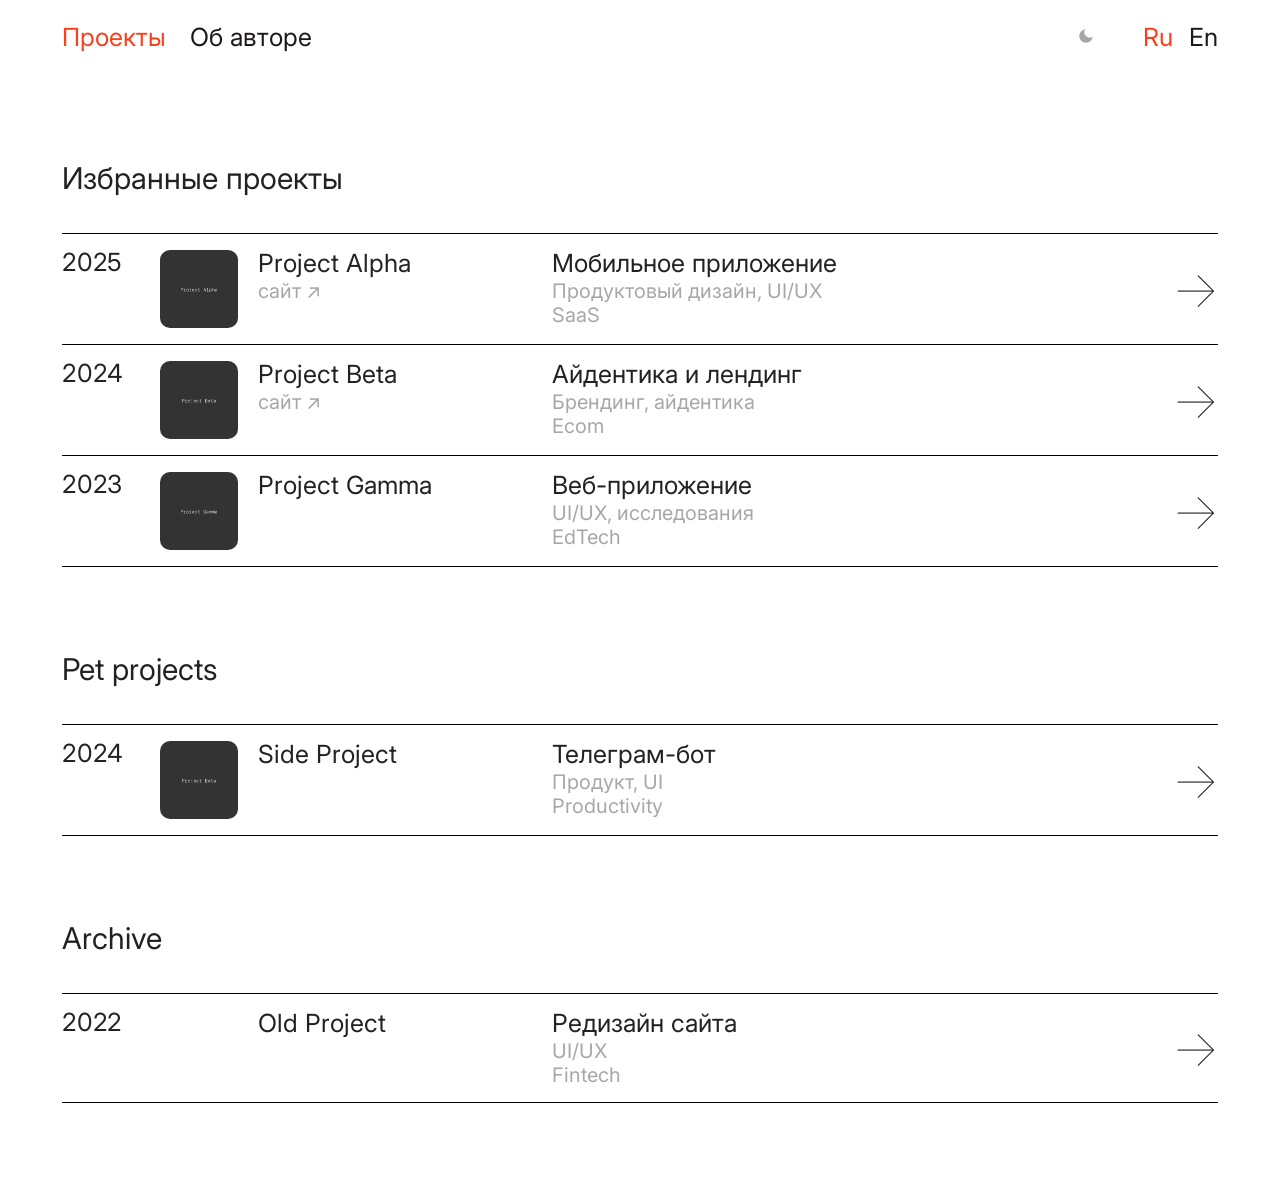
==== commit f682194b: "feat: code review fixes, WebP, PWA, a11y, community files - Fix .text-dim contrast for WCAG AAA (0.4" ====
--- a/index.html
+++ b/index.html
@@ -21,6 +21,7 @@
   <link rel="alternate" hreflang="ru" href="https://example.com/">
   <link rel="canonical" href="https://example.com/">
   <link rel="icon" type="image/svg+xml" href="favicon.svg">
+  <link rel="manifest" href="manifest.json">
     <link rel="preconnect" href="https://fonts.googleapis.com">
   <link rel="preconnect" href="https://fonts.gstatic.com" crossorigin>
   <link href="https://fonts.googleapis.com/css2?family=DM+Mono:wght@400;500&family=Inter:wght@400;500;600&display=swap" rel="stylesheet">
--- a/styles.min.css
+++ b/styles.min.css
@@ -1 +1 @@
-@keyframes skeleton-shimmer{0%{background-position:200%0}to{background-position:-200%0}}:root{--bg:#ffffff;--text:#222222;--text-dim:rgba(34, 34, 34, 0.4);--text-faint:rgba(30, 25, 25, 0.25);--accent:#F8401C;--line:#000000;--font-sans:'Inter', -apple-system, BlinkMacSystemFont, 'Segoe UI', system-ui, sans-serif;--font-mono:'DM Mono', 'SF Mono', 'Fira Code', 'Courier New', monospace;--selection-bg:#F8401C;--selection-color:#fff;--nav-height:75px;--side-padding:48px;--content-max:1156px;--line-muted:rgba(0, 0, 0, 0.12);--transition-fast:150ms ease;--transition-base:200ms ease;--content-gutter:0px;--text-col:764px;--radius-sm:10px;--radius-lg:12px;--radius-pill:100px;--section-gap:60px}::selection{background:var(--selection-bg);color:var(--selection-color)}*,::after,::before{box-sizing:border-box;margin:0;padding:0}html{scroll-behavior:smooth;-webkit-font-smoothing:antialiased;-moz-osx-font-smoothing:grayscale}body{font-family:var(--font-sans);font-size:18px;line-height:1.5;color:var(--text);background-color:var(--bg);min-height:100vh;display:flex;flex-direction:column}a,button{color:inherit}a{text-decoration:none}img{display:block;max-width:100%}ol,ul{list-style:none}button{font:inherit;background:0 0;border:0;cursor:pointer}.nav{position:sticky;top:0;background:rgba(255,255,255,.85);backdrop-filter:blur(12px);-webkit-backdrop-filter:blur(12px);z-index:100}.nav::after{content:"";display:block;max-width:var(--content-max);margin:0 auto;height:1px;background:rgba(0,0,0,.08);opacity:0;transition:opacity .3s}.nav.scrolled::after{opacity:1}.nav-inner,.nav-left{display:flex;align-items:center}.nav-inner{justify-content:space-between;height:var(--nav-height);padding:0 var(--side-padding);max-width:calc(var(--content-max) + var(--side-padding)*2);margin:0 auto}.nav-left{gap:24px}.nav-lang,.nav-links{display:flex;gap:24px;font-size:25px;font-weight:400}.nav-lang a,.nav-links a{color:var(--text);transition:color var(--transition-fast)}.nav-lang .active,.nav-lang a:hover,.nav-links a.active,.nav-links a:hover,.nav-mobile a.active,.nav-mobile a:hover{color:var(--accent)}.nav-lang{gap:16px;align-items:center}.nav-burger,.nav-mobile{align-items:center;justify-content:center}.nav-burger{display:none;width:44px;height:44px;border:0;cursor:pointer;padding:0;z-index:200}.nav-burger span{display:block;width:24px;height:2px;background:var(--text);position:relative;transition:background var(--transition-fast)}.nav-burger span::after,.nav-burger span::before{content:"";position:absolute;width:24px;height:2px;background:var(--text);left:0;transition:transform var(--transition-base)}.nav-burger span::before{top:-7px}.nav-burger span::after{top:7px}.nav-burger,.nav-burger.open span{background:0 0}.nav-burger.open span::before{top:0;transform:rotate(45deg)}.nav-burger.open span::after{top:0;transform:rotate(-45deg)}.nav-mobile{display:flex;position:fixed;top:0;right:0;bottom:0;left:0;inset:0;background:var(--bg);z-index:150;flex-direction:column;gap:32px;visibility:hidden;opacity:0;transform:translateY(-8px);transition:opacity var(--transition-base),visibility var(--transition-base),transform var(--transition-base);pointer-events:none}.nav-mobile.open{visibility:visible;opacity:1;transform:translateY(0);pointer-events:auto}.nav-mobile a{font-size:32px;font-weight:400;transition:color var(--transition-fast)}.nav-mobile .nav-mobile-lang{display:flex;gap:16px;margin-top:16px;font-size:24px}.nav-mobile .nav-mobile-lang a{font-size:inherit}.main{max-width:calc(var(--content-max) + var(--side-padding)*2);width:100%;margin:0 auto;padding:80px var(--side-padding) 80px;flex:1}.projects-title{font-family:var(--font-sans);font-size:30px;font-weight:400;line-height:1.5;margin-bottom:32px;color:var(--text)}.projects-title--archive{margin-top:80px}.project-list{display:flex;flex-direction:column;max-width:var(--content-max)}.project-item{display:grid;grid-template-columns:repeat(12,1fr);align-items:start;column-gap:20px;padding:16px 0;border-bottom:1px solid var(--line);text-decoration:none;transition:opacity var(--transition-fast)}.project-year{grid-column:1}.project-thumb{grid-column:2}.project-name{grid-column:3/6}.project-info{grid-column:6/12}.project-arrow{grid-column:12}.project-item:first-child{border-top:1px solid var(--line)}.project-item:hover:not(:has(.project-name-link:hover)) .project-arrow,.project-item:hover:not(:has(.project-name-link:hover)) .project-info-desc,.project-item:hover:not(:has(.project-name-link:hover)) .project-name-title{color:var(--accent)}.project-year{font-family:var(--font-sans);font-size:25px;font-weight:400;color:var(--text);line-height:1;letter-spacing:-.2px}.project-thumb{width:100%;aspect-ratio:1;max-width:78px;border-radius:var(--radius-sm);object-fit:cover;object-position:top center;align-self:center}.project-name{font-size:25px;font-weight:400;line-height:1.1}.project-name-title{display:block;line-height:1.1;transition:color var(--transition-fast)}.project-name-link{display:block;font-family:var(--font-sans);font-size:20px;font-weight:400;color:var(--text-dim);margin-top:2px}.project-name-link:hover{color:var(--accent)}.project-info{font-size:18px;line-height:1.1}.project-info-desc{display:block;color:var(--text);font-family:var(--font-sans);font-size:25px;line-height:1.1;font-feature-settings:"smcp";transition:color var(--transition-fast);white-space:nowrap;overflow:hidden;text-overflow:ellipsis}.project-info-industry,.project-info-tags{display:block;font-family:var(--font-sans);color:var(--text-dim);font-size:20px;margin-top:2px}.project-arrow{font-size:50px;font-weight:100;color:var(--text-dim);transition:color var(--transition-fast);line-height:1;text-align:right;align-self:center}.about-content p,a.project-item .project-arrow{color:var(--text)}.main--about{padding-top:0;padding-bottom:0;display:flex}.about-viewport{width:100%;min-height:calc(100vh - var(--nav-height));padding-bottom:70px;box-sizing:border-box;display:flex;flex-direction:column;justify-content:center}.about-content{max-width:568px}.about-content p{font-family:var(--font-sans);font-size:20px;font-weight:400;line-height:1.4;margin-bottom:14px}.about-content .about-label{color:var(--text-dim);margin-top:24px;margin-bottom:4px}.about-content .about-label:first-child{margin-top:0}.about-content a,.about-links a{color:var(--accent);text-decoration:underline;text-decoration-color:var(--accent);text-underline-offset:3px}.about-content a:hover,.about-links a:hover{text-decoration:none}.about-bottom{position:fixed;bottom:0;left:0;right:0;display:flex;justify-content:space-between;align-items:baseline;gap:40px;max-width:calc(var(--content-max) + var(--side-padding)*2);margin:0 auto;padding:20px var(--side-padding);background:rgba(255,255,255,.85);backdrop-filter:blur(12px);-webkit-backdrop-filter:blur(12px);z-index:50}.about-bottom p,.about-links{font-family:var(--font-sans);font-size:20px;font-weight:400}.about-bottom p{color:var(--text);margin-bottom:0}.about-links{display:flex;gap:30px;white-space:nowrap;flex-shrink:0}.about-links a{text-decoration-thickness:1px;text-underline-offset:5px;transition:color var(--transition-fast)}.main--case{padding-top:240px;overflow-x:hidden}.case-header{display:flex;align-items:center;gap:20px;max-width:var(--text-col);margin:0 auto;padding-left:var(--content-gutter)}.case-header-thumb{width:56px;height:56px;border-radius:var(--radius-lg);object-fit:cover;flex-shrink:0;overflow:hidden}.case-header .case-h1{max-width:none;margin:0;padding-left:0}.case-h1{font-family:var(--font-sans);font-size:48px;font-weight:700;line-height:1.1;color:var(--text);max-width:var(--text-col);margin:0 auto;padding-left:var(--content-gutter)}.case-h1+.case-description,.case-header+.case-description{text-indent:0;margin-top:16px}.case-h1+.case-body,.case-header+.case-body{margin-top:80px}.case-caption,.case-meta{font-family:var(--font-sans);font-weight:400;color:var(--text-dim)}.case-meta{max-width:var(--text-col);margin:0 auto 8px;padding-left:var(--content-gutter);font-size:18px}.case-caption{font-size:14px;line-height:1.4}.case-stats{display:grid;grid-template-columns:repeat(4,1fr);gap:20px;max-width:var(--text-col);margin:0 auto 70px;padding-left:var(--content-gutter)}.case-stat-label,.case-stat-value{font-family:var(--font-sans);font-size:36px;font-weight:700;line-height:1.2;color:var(--text)}.case-stat-label{font-size:14px;font-weight:400;line-height:1.3;color:var(--text-dim);margin-top:4px}.case-nav{display:flex;justify-content:space-between;max-width:var(--text-col);margin:40px auto 0;padding:0 var(--content-gutter);box-sizing:border-box}.case-nav-link,.case-section a{color:var(--accent);text-decoration:none}.case-nav-link{display:flex;align-items:center;gap:8px;font-family:var(--font-sans);font-size:20px;line-height:25px;transition:opacity var(--transition-base);background:linear-gradient(var(--accent),var(--accent))0 100%/100% 1px no-repeat;padding-bottom:2px}.case-nav-link:hover,.case-section a:hover{background-size:0 1px}.case-nav-dir{font-size:22px}.case-nav-next{margin-left:auto}.case-section{max-width:var(--text-col);margin:var(--section-gap) auto 30px;padding-left:var(--content-gutter);position:relative}.case-section-num{position:absolute;left:-20px;top:0;transform:translateX(-100%);font-family:var(--font-mono);font-size:20px;font-weight:500;line-height:25px;color:var(--text);text-align:right;text-transform:uppercase}.case-section-title{color:var(--text);margin-bottom:8px}.case-section h3,.case-section p,.case-section ul{font-weight:400;color:var(--text);margin:8px 0 0}.case-section ul{padding-left:24px;margin:0}.case-section ul li{list-style:disc}.case-section h3,.case-section-title{font-family:var(--font-mono);font-size:20px;font-weight:500;line-height:25px;letter-spacing:0;text-transform:uppercase}.case-section h3{font-style:normal;margin:25px 0 8px}.case-quote,.case-section strong{font-weight:400;font-style:normal}.case-quote,.case-section p,.case-section ul{font-family:var(--font-sans);font-size:20px;line-height:28px}.case-quote{max-width:var(--text-col);margin:25px auto;padding-left:var(--content-gutter);color:var(--text-dim);font-style:italic}.case-separator{border:0;border-top:1px solid var(--line);width:100%;margin:100px 0}.case-img{width:100%;border-radius:var(--radius-sm);margin:25px 0;display:block}.case-img-full{display:block;width:100%;margin:20px 0}.case-body>.case-img-full,.case-body>.case-img-scroll,.case-body>picture,.case-tab-panel>.case-img-full,.case-tab-panel>.case-img-scroll,.case-tab-panel>picture{display:block;max-width:calc(var(--text-col) - var(--content-gutter));margin:30px auto 30px max(0px,calc(50% - calc(var(--text-col)/2) + var(--content-gutter)))}picture.case-img-full{box-shadow:none;border-radius:0}.case-body>picture img,.case-img-full,.case-tab-panel>picture img{border-radius:var(--radius-sm);box-shadow:0 0 0 1px rgba(0,0,0,.08)}.case-body>picture .case-img-full,.case-tab-panel>picture .case-img-full{margin:0}.case-body>.case-caption,.case-body>.case-img-row,.case-tab-panel>.case-caption,.case-tab-panel>.case-img-row{max-width:var(--text-col);margin:8px auto 40px;padding-left:var(--content-gutter)}.case-body>.case-img-full+.case-caption,.case-body>.case-img-scroll+.case-caption,.case-body>picture+.case-caption,.case-tab-panel>.case-img-full+.case-caption,.case-tab-panel>.case-img-scroll+.case-caption,.case-tab-panel>picture+.case-caption{margin-top:-20px}.case-body>.case-img-row,.case-tab-panel>.case-img-row{margin:30px auto;box-sizing:border-box}.case-img-full,.case-img-row img{cursor:zoom-in}.case-lightbox{position:fixed;inset:0;background:rgba(0,0,0,.9);z-index:1000;display:flex;align-items:center;justify-content:center;cursor:zoom-out;opacity:0;pointer-events:none;transition:opacity var(--transition-base)}.case-lightbox.open{opacity:1;pointer-events:auto}.case-lightbox img,.case-lightbox video{max-width:95vw;max-height:95vh;object-fit:contain}.case-img-row{display:grid;grid-template-columns:1fr 1fr;gap:20px;margin:20px 0;align-items:stretch}.case-img-row--3{grid-template-columns:1fr 1fr 1fr}.case-img-row img{width:100%;height:100%;object-fit:cover;border-radius:var(--radius-sm);box-shadow:0 0 0 1px rgba(0,0,0,.08);display:block}.case-section a{background:linear-gradient(to right,var(--accent) 0%,var(--accent) 100%)0 100%/100% 1px repeat-x;padding-bottom:1px;transition:background-size var(--transition-fast)}.case-description{max-width:var(--text-col);margin:50px auto;padding-left:var(--content-gutter);font-family:var(--font-sans);font-size:25px;font-weight:400;line-height:35px;color:var(--text);text-indent:168px}.case-video{position:relative;margin:25px 0;border-radius:var(--radius-sm);overflow:hidden}.case-video img,.case-video video{display:block;width:100%;border:0;outline:0}.reveal{opacity:0;transform:translateY(16px);transition:opacity .5s ease,transform .5s ease}.reveal.visible{opacity:1;transform:translateY(0)}@media (prefers-color-scheme:dark){:root{--bg:#1a1a1a;--text:#e0e0e0;--text-dim:#888888;--text-faint:rgba(255, 255, 255, 0.15);--line:rgba(255, 255, 255, 0.1);--line-muted:rgba(255, 255, 255, 0.08);--selection-bg:#F8401C;--selection-color:#fff}.about-bottom,.nav{background:rgba(26,26,26,.85)}.nav::after{background:rgba(255,255,255,.08)}.project-thumb{box-shadow:0 0 0 1px rgba(255,255,255,.08)}.case-body>picture img,.case-img-full,.case-img-row img,.case-tab-panel>picture img{box-shadow:0 0 0 1px rgba(255,255,255,.06)}.case-lightbox{background:rgba(0,0,0,.95)}.mac-mockup{background:#111;box-shadow:0 0 0 1px rgba(255,255,255,.06)}.mac-mockup-titlebar{background:#222}.mac-mockup-url{color:rgba(255,255,255,.3)}.case-img-full:not([data-loaded]),.case-img-row img:not([data-loaded]),.case-video video:not([data-loaded]),picture img:not([data-loaded]){background:linear-gradient(90deg,#222 25%,#2a2a2a 50%,#222 75%);background-size:200% 100%}.project-item:hover{background:rgba(255,255,255,.03)}}@media (max-width:900px){:root{--side-padding:24px}.projects-title{font-size:32px;margin-bottom:32px}.project-item{grid-template-columns:70px 60px 1fr auto;gap:16px;padding:16px 0}.project-thumb{width:60px;height:60px}.project-info{display:none}.project-name{grid-column:3;font-size:22px}.project-arrow{grid-column:4;font-size:36px}.year-range{display:none}.case-description{text-indent:0}}@media (max-width:480px){.nav-lang,.nav-links{font-size:20px;gap:14px}.nav-lang{gap:10px}.project-item{grid-template-columns:1fr auto;gap:12px}.project-name{grid-column:1}.project-arrow{grid-column:2}.project-thumb,.project-year{display:none}.main--about{padding-top:32px;padding-bottom:48px;align-items:flex-start}.about-viewport{min-height:auto;padding-bottom:0;justify-content:flex-start}.about-bottom{position:static;width:100%;flex-direction:column;align-items:flex-start;gap:12px;margin-top:32px;padding:0}.about-links{gap:14px;flex-wrap:wrap}.about-content p,.case-section p,.case-section ul{font-size:18px}.case-header{padding-left:0;gap:14px}.case-header-thumb{width:44px;height:44px;border-radius:var(--radius-sm)}.case-meta{font-size:16px}.case-body>.case-img-full,.case-body>.case-img-scroll,.case-body>.case-video,.case-body>picture,.case-tab-panel>.case-img-full,.case-tab-panel>.case-img-scroll,.case-tab-panel>.case-video,.case-tab-panel>picture{margin-left:0;max-width:none}.case-body>.case-caption,.case-body>.case-img-row,.case-meta,.case-tab-panel>.case-caption,.case-tab-panel>.case-img-row{padding-left:0}.case-nav{padding:0}.case-h1{font-size:32px;padding-left:0}.case-stats{grid-template-columns:repeat(2,1fr)}.case-section,.case-stats{padding-left:0}.case-section-num{position:static;display:inline;transform:none;margin-right:8px}.case-section-title{display:inline}.case-quote{padding-left:0}.case-description{padding-left:0;font-size:20px;line-height:28px;text-indent:0}.case-img-row{grid-template-columns:1fr}.main--case{padding-top:140px}}.mac-mockup{max-width:calc(var(--text-col) - var(--content-gutter));margin:30px auto 30px max(0px,calc(50% - calc(var(--text-col)/2) + var(--content-gutter)));background:#f5f5f5;border-radius:var(--radius-lg);overflow:hidden;box-shadow:0 0 0 1px rgba(0,0,0,.08)}.mac-mockup-titlebar{display:flex;align-items:center;height:40px;padding:0 16px;background:#e8e8e8;gap:8px}.mac-mockup-dots{display:flex;gap:6px}.mac-mockup-dot{width:10px;height:10px;border-radius:50%}.mac-mockup-dot--close{background:#ff5f57}.mac-mockup-dot--minimize{background:#febc2e}.mac-mockup-dot--maximize{background:#28c840}.mac-mockup-url{flex:1;text-align:center;font-size:12px;color:rgba(0,0,0,.4);font-family:var(--font-sans)}.mac-mockup-viewport{height:420px;overflow-y:auto;overflow-x:hidden;-webkit-overflow-scrolling:touch}.mac-mockup-viewport img{display:block;width:100%}@media (max-width:480px){.mac-mockup{margin-left:0;max-width:none}.mac-mockup-viewport{height:300px}}.reading-progress{position:fixed;top:0;left:0;width:0%;height:1px;background:var(--accent);z-index:101;pointer-events:none;will-change:width}.print-qr{display:none}@media print{#ds-overlay,#terminal,.case-lightbox,.nav,.nav-mobile,.reading-progress,[style*="position:fixed"]{display:none!important}body{overflow:visible!important;height:auto!important;font-size:12pt;color:#000;background:#fff}.main--about{padding:0}.about-viewport{min-height:auto;padding:0}.about-content{max-width:100%}.about-content p{font-size:11pt;line-height:1.5;color:#000}.about-label{font-weight:700;color:#333;margin-top:16pt;text-transform:uppercase;font-size:9pt;letter-spacing:.5pt}.about-bottom{position:static;background:0 0;backdrop-filter:none;-webkit-backdrop-filter:none;padding:16pt 0 0;border-top:.5pt solid #ccc;margin-top:16pt}.about-bottom p{font-size:10pt;color:#333}.about-links a{color:#000;text-decoration:none}.about-links a::after{content:" ("attr(href)")";font-size:8pt;color:#666}.print-qr{display:block!important;text-align:right;margin-top:24pt}.print-qr img{width:80pt;height:80pt}.print-qr span{display:block;font-size:8pt;color:#666;margin-top:4pt}@page{margin:20mm;size:A4}}@media (prefers-reduced-motion:reduce){*,::after,::before{animation-duration:.01ms!important;animation-iteration-count:1!important;transition-duration:.01ms!important;scroll-behavior:auto!important}.reveal{opacity:1;transform:none}}.case-img-full:not([data-loaded]),.case-img-row img:not([data-loaded]),.case-video video:not([data-loaded]),picture img:not([data-loaded]){background:linear-gradient(90deg,#f0f0f0 25%,#e0e0e0 50%,#f0f0f0 75%);background-size:200% 100%;animation:skeleton-shimmer 1.5s ease-in-out infinite}.lb-close{position:fixed;top:20px;right:20px;z-index:1001;background:0 0;border:0;color:#fff;font-size:32px;cursor:pointer;width:44px;height:44px;display:flex;align-items:center;justify-content:center;opacity:.7;transition:opacity .2s}.lb-close:focus-visible,.lb-close:hover{opacity:1;outline:2px solid #fff;outline-offset:2px;border-radius:50%}[role=link]:focus-visible,a:focus-visible,button:focus-visible{outline:2px solid var(--accent);outline-offset:2px;border-radius:2px}.project-item:focus-visible{outline:2px solid var(--accent);outline-offset:-2px}.nav-lang a:focus-visible,.nav-links a:focus-visible{outline:2px solid var(--accent);outline-offset:4px}+@keyframes skeleton-shimmer{0%{background-position:200%0}to{background-position:-200%0}}:root{--bg:#ffffff;--text:#222222;--text-dim:rgba(34, 34, 34, 0.4);--text-body:rgba(30, 25, 25, 1);--text-faint:rgba(30, 25, 25, 0.25);--accent:#F8401C;--line:#000000;--font-sans:'Inter', -apple-system, BlinkMacSystemFont, 'Segoe UI', system-ui, sans-serif;--font-mono:'DM Mono', 'SF Mono', 'Fira Code', 'Courier New', monospace;--selection-bg:#F8401C;--selection-color:#fff;--nav-height:75px;--side-padding:48px;--content-max:1156px;--line-muted:rgba(0, 0, 0, 0.12);--transition-fast:150ms ease;--transition-base:200ms ease;--content-gutter:0px;--text-col:764px;--radius-sm:10px;--radius-lg:12px;--radius-pill:100px;--section-gap:60px}::selection{background:var(--selection-bg);color:var(--selection-color)}*,::after,::before{box-sizing:border-box;margin:0;padding:0}html{scroll-behavior:smooth;-webkit-font-smoothing:antialiased;-moz-osx-font-smoothing:grayscale}body{font-family:var(--font-sans);font-size:18px;line-height:1.5;color:var(--text);background-color:var(--bg);min-height:100vh;display:flex;flex-direction:column}a,button{color:inherit}a{text-decoration:none}img{display:block;max-width:100%}ol,ul{list-style:none}button{font:inherit;background:0 0;border:0;cursor:pointer}.nav{position:sticky;top:0;background:rgba(255,255,255,.85);backdrop-filter:blur(12px);-webkit-backdrop-filter:blur(12px);z-index:100}.nav::after{content:"";display:block;max-width:var(--content-max);margin:0 auto;height:1px;background:var(--line-muted);opacity:0;transition:opacity .3s}.nav.scrolled::after{opacity:1}.nav-inner,.nav-left{display:flex;align-items:center}.nav-inner{justify-content:space-between;height:var(--nav-height);padding:0 var(--side-padding);max-width:calc(var(--content-max) + var(--side-padding)*2);margin:0 auto}.nav-left{gap:24px}.nav-links{display:flex;gap:24px;font-size:25px;font-weight:400}.nav-lang a,.nav-links a{color:var(--text-body);transition:color var(--transition-fast)}.nav-lang a:focus-visible,.nav-lang a:hover,.nav-links a.active,.nav-links a:focus-visible,.nav-links a:hover,.nav-mobile a.active,.nav-mobile a:focus-visible,.nav-mobile a:hover{color:var(--accent)}.nav-lang{display:flex;gap:16px;font-size:25px;font-weight:400;align-items:center}.nav-lang .active{color:var(--accent)}.nav-burger,.nav-mobile{align-items:center;justify-content:center}.nav-burger{display:none;width:44px;height:44px;border:0;cursor:pointer;padding:0;z-index:200}.nav-burger span{display:block;width:24px;height:2px;background:var(--text);position:relative;transition:background var(--transition-fast)}.nav-burger span::after,.nav-burger span::before{content:"";position:absolute;width:24px;height:2px;background:var(--text);left:0;transition:transform var(--transition-base)}.nav-burger span::before{top:-7px}.nav-burger span::after{top:7px}.nav-burger,.nav-burger.open span{background:0 0}.nav-burger.open span::before{top:0;transform:rotate(45deg)}.nav-burger.open span::after{top:0;transform:rotate(-45deg)}.nav-mobile{display:flex;position:fixed;top:0;right:0;bottom:0;left:0;inset:0;background:var(--bg);z-index:150;flex-direction:column;gap:32px;visibility:hidden;opacity:0;transform:translateY(-8px);transition:opacity var(--transition-base),visibility var(--transition-base),transform var(--transition-base);pointer-events:none}.nav-mobile.open{visibility:visible;opacity:1;transform:translateY(0);pointer-events:auto}.nav-mobile a{font-size:32px;font-weight:400;transition:color var(--transition-fast)}.nav-mobile .nav-mobile-lang{display:flex;gap:16px;margin-top:16px;font-size:24px}.nav-mobile .nav-mobile-lang a{font-size:inherit}.main{max-width:calc(var(--content-max) + var(--side-padding)*2);width:100%;margin:0 auto;padding:80px var(--side-padding) 80px;flex:1}.projects-title{font-family:var(--font-sans);font-size:30px;font-weight:400;line-height:1.5;margin-bottom:32px;color:var(--text)}.projects-title--archive{margin-top:80px}.project-list{display:flex;flex-direction:column;max-width:var(--content-max)}.project-item{display:grid;grid-template-columns:repeat(12,1fr);align-items:start;column-gap:20px;padding:16px 0;border-bottom:1px solid var(--line);text-decoration:none;transition:opacity var(--transition-fast)}.project-year{grid-column:1}.project-thumb{grid-column:2}.project-name{grid-column:3/6}.project-info{grid-column:6/12}.project-arrow{grid-column:12}.project-item:first-child{border-top:1px solid var(--line)}.project-item:hover:not(:has(.project-name-link:hover)) .project-arrow,.project-item:hover:not(:has(.project-name-link:hover)) .project-info-desc,.project-item:hover:not(:has(.project-name-link:hover)) .project-name-title{color:var(--accent)}.project-year{font-family:var(--font-sans);font-size:25px;font-weight:400;color:var(--text);line-height:1;letter-spacing:-.2px}.project-thumb{width:100%;aspect-ratio:1;max-width:78px;border-radius:var(--radius-sm);object-fit:cover;object-position:top center;align-self:center;overflow:hidden}.project-name{font-size:25px;font-weight:400;line-height:1.1}.project-name-title{display:block;line-height:1.1;transition:color var(--transition-fast)}.project-name-link{display:block;font-family:var(--font-sans);font-size:20px;font-weight:400;color:var(--text-dim);margin-top:2px}.project-name-link:focus-visible,.project-name-link:hover{color:var(--accent)}.project-info{font-size:18px;line-height:1.1}.project-info-desc{display:block;color:var(--text);font-family:var(--font-sans);font-size:25px;line-height:1.1;font-feature-settings:"smcp";transition:color var(--transition-fast);white-space:nowrap;overflow:hidden;text-overflow:ellipsis}.project-info-industry,.project-info-tags{display:block;font-family:var(--font-sans);color:var(--text-dim);font-size:20px;margin-top:2px}.project-arrow{font-size:50px;font-weight:100;color:var(--text-dim);transition:color var(--transition-fast);line-height:1;text-align:right;align-self:center}.about-content p,a.project-item .project-arrow{color:var(--text)}.main--about{padding-top:0;padding-bottom:0;display:flex}.about-viewport{width:100%;min-height:calc(100vh - var(--nav-height));padding-bottom:70px;box-sizing:border-box;display:flex;flex-direction:column;justify-content:center}.about-content{max-width:568px}.about-content p{font-family:var(--font-sans);font-size:20px;font-weight:400;line-height:1.4;margin-bottom:14px}.about-content .about-label{color:var(--text-dim);margin-top:24px;margin-bottom:4px}.about-content .about-label:first-child{margin-top:0}.about-content a,.about-links a{color:var(--accent);text-decoration:underline;text-decoration-color:var(--accent);text-underline-offset:3px}.about-content a:hover{text-decoration:none}.about-bottom{position:fixed;bottom:0;left:0;right:0;display:flex;justify-content:space-between;align-items:baseline;gap:40px;max-width:calc(var(--content-max) + var(--side-padding)*2);margin:0 auto;padding:20px var(--side-padding);background:0 0;z-index:50}.about-bottom p,.about-links{font-family:var(--font-sans);font-size:20px;font-weight:400;line-height:1.35}.about-bottom p{color:var(--text);margin-bottom:0}.about-links{display:flex;gap:30px;white-space:nowrap;flex-shrink:0}.about-links a{text-decoration-thickness:1px;text-underline-offset:5px;transition:color var(--transition-fast)}.about-links a:focus-visible,.about-links a:hover{text-decoration:none}.main--case{padding-top:240px;overflow-x:hidden}.case-header{display:flex;align-items:center;gap:20px;max-width:var(--text-col);margin:0 auto;padding-left:var(--content-gutter)}.case-header-thumb{width:56px;height:56px;border-radius:var(--radius-lg);object-fit:cover;flex-shrink:0;overflow:hidden}.case-header .case-h1{max-width:none;margin:0;padding-left:0}.case-h1{font-family:var(--font-sans);font-size:48px;font-weight:700;line-height:1.1;color:var(--text);max-width:var(--text-col);margin:0 auto;padding-left:var(--content-gutter)}.case-h1+.case-description,.case-header+.case-description{text-indent:0;margin-top:16px}.case-h1+.case-tabs,.case-header+.case-tabs{margin-top:110px}.case-meta+.case-tabs{margin-top:24px}.case-h1+.case-body,.case-header+.case-body{margin-top:80px}.case-caption,.case-meta{font-family:var(--font-sans);font-weight:400;color:var(--text-dim)}.case-meta{max-width:var(--text-col);margin:0 auto 8px;padding-left:var(--content-gutter);font-size:18px}.case-caption{font-size:14px;line-height:1.4}.case-stats{display:grid;grid-template-columns:repeat(4,1fr);gap:20px;max-width:var(--text-col);margin:0 auto 70px;padding-left:var(--content-gutter)}.case-stat-label,.case-stat-value{font-family:var(--font-sans);font-size:36px;font-weight:700;line-height:1.2;color:var(--text)}.case-stat-label{font-size:14px;font-weight:400;line-height:1.3;color:var(--text-dim);margin-top:4px}.case-nav{display:flex;justify-content:space-between;max-width:var(--text-col);margin:40px auto 0;padding:0 var(--content-gutter);box-sizing:border-box}.case-nav-link,.case-section a{color:var(--accent);text-decoration:none}.case-nav-link{display:flex;align-items:center;gap:8px;font-family:var(--font-sans);font-size:20px;line-height:25px;transition:opacity var(--transition-base);background:linear-gradient(var(--accent),var(--accent))0 100%/100% 1px no-repeat;padding-bottom:2px}.case-links a:hover,.case-nav-link:hover,.case-section a:hover{background-size:0 1px}.case-nav-dir{font-size:22px}.case-nav-next{margin-left:auto}.case-section{max-width:var(--text-col);margin:var(--section-gap) auto 30px;padding-left:var(--content-gutter);position:relative}.case-section-num{position:absolute;left:-20px;top:0;transform:translateX(-100%);font-family:var(--font-mono);font-size:20px;font-weight:500;line-height:25px;color:var(--text-body);text-align:right;text-transform:uppercase}.case-section-title{color:var(--text-body);margin-bottom:8px}.case-section h3,.case-section p,.case-section ul{font-weight:400;color:var(--text-body);margin:8px 0 0}.case-section ul{padding-left:24px;margin:0}.case-section ul li{list-style:disc}.case-section h3,.case-section-title{font-family:var(--font-mono);font-size:20px;font-weight:500;line-height:25px;letter-spacing:0;text-transform:uppercase}.case-section h3{font-style:normal;margin:25px 0 8px}.case-quote,.case-section strong{font-weight:400;font-style:normal}.case-quote,.case-section p,.case-section ul{font-family:var(--font-sans);font-size:20px;line-height:28px}.case-quote{max-width:var(--text-col);margin:25px auto;padding-left:var(--content-gutter);color:var(--text-dim);font-style:italic}.case-separator{border:0;border-top:1px solid var(--line);width:100%;margin:100px 0}.case-img{width:100%;border-radius:var(--radius-sm);margin:25px 0;display:block}.case-img-full{display:block;width:100%;margin:20px 0}.case-body>.case-img-full,.case-body>.case-img-scroll,.case-body>picture,.case-tab-panel>.case-img-full,.case-tab-panel>.case-img-scroll,.case-tab-panel>picture{display:block;max-width:calc(var(--text-col) - var(--content-gutter));margin:30px auto 30px max(0px,calc(50% - calc(var(--text-col)/2) + var(--content-gutter)))}picture.case-img-full{box-shadow:none;border-radius:0}.case-body>picture img,.case-img-full,.case-tab-panel>picture img{border-radius:var(--radius-sm);box-shadow:0 0 0 1px var(--line-muted)}.case-body>picture .case-img-full,.case-tab-panel>picture .case-img-full{margin:0}.case-body>.case-caption,.case-body>.case-img-row,.case-tab-panel>.case-caption,.case-tab-panel>.case-img-row{max-width:var(--text-col);margin:8px auto 40px;padding-left:var(--content-gutter)}.case-body>.case-img-full+.case-caption,.case-body>.case-img-scroll+.case-caption,.case-body>picture+.case-caption,.case-tab-panel>.case-img-full+.case-caption,.case-tab-panel>.case-img-scroll+.case-caption,.case-tab-panel>picture+.case-caption{margin-top:-20px}.case-body>.case-img-row,.case-tab-panel>.case-img-row{margin:30px auto;box-sizing:border-box}.case-img-full,.case-img-row img{cursor:zoom-in}.case-lightbox{position:fixed;inset:0;background:rgba(0,0,0,.9);z-index:1000;display:flex;align-items:center;justify-content:center;cursor:zoom-out;opacity:0;pointer-events:none;transition:opacity var(--transition-base)}.case-lightbox.open{opacity:1;pointer-events:auto}.case-lightbox img,.case-lightbox video{max-width:95vw;max-height:95vh;object-fit:contain}.case-img-row{display:grid;grid-template-columns:1fr 1fr;gap:20px;margin:20px 0;align-items:stretch}.case-img-row img{width:100%;height:100%;object-fit:cover;border-radius:var(--radius-sm);box-shadow:0 0 0 1px var(--line-muted);display:block}.case-section a{background:linear-gradient(to right,var(--accent) 0%,var(--accent) 100%)0 100%/100% 1px repeat-x;padding-bottom:1px;transition:background-size var(--transition-fast)}.case-description{max-width:var(--text-col);margin:50px auto;padding-left:var(--content-gutter);font-family:var(--font-sans);font-size:25px;font-weight:400;line-height:35px;color:var(--text-body);text-indent:168px}.case-video{position:relative;margin:25px 0;border-radius:var(--radius-sm);overflow:hidden}.case-video img,.case-video video{display:block;width:100%;border:0;outline:0}.case-tab:not(.active):hover{background:rgba(30,25,25,.08)}.case-tabs{display:flex;gap:12px;max-width:var(--text-col);margin:0 auto 20px;padding-left:var(--content-gutter)}.case-tab{height:44px;padding:0 24px;display:inline-flex;align-items:center;justify-content:center;border-radius:var(--radius-pill);font-family:var(--font-sans);font-size:18px;font-weight:400;letter-spacing:-.4px;border:0;cursor:pointer;transition:all var(--transition-base);background:rgba(30,25,25,.04);color:var(--text)}.case-tab.active{background:var(--accent);color:#fff}.case-tab:focus-visible{outline:2px solid var(--text);outline-offset:2px}.case-tab-panel{display:none}.case-font-weights span,.case-tab-panel.active{display:block}.case-slideshow-wrap{position:relative;margin:25px 0}.case-slideshow{position:relative;border-radius:var(--radius-sm);overflow:hidden;background:#f5f5f5;box-shadow:0 0 0 1px var(--line-muted)}.case-slideshow-track{display:flex;align-items:flex-start;transition:transform .4s ease}.case-slideshow-track img,.case-slideshow-track picture{width:100%;flex-shrink:0;display:block}.case-slideshow-track img{height:auto;box-shadow:0 0 0 1px var(--line-muted);border-radius:var(--radius-sm)}.case-slideshow-arrow,.case-slideshow-nav{position:absolute;display:flex;align-items:center}.case-slideshow-arrow{top:50%;transform:translateY(-50%);width:44px;height:44px;border-radius:50%;border:0;background:rgba(200,200,200,.6);color:#fff;font-size:24px;line-height:1;cursor:pointer;justify-content:center;z-index:10;transition:background var(--transition-fast)}.case-slideshow-arrow:hover{background:rgba(170,170,170,.8)}.case-slideshow-arrow[data-prev]{left:-64px}.case-slideshow-arrow[data-next]{right:-64px}.case-slideshow-nav{bottom:12px;left:50%;transform:translateX(-50%);background:rgba(40,40,40,.4);border-radius:var(--radius-sm);min-width:64px;height:32px;padding:0 8px}.case-slideshow-counter{font-family:-apple-system,system-ui,sans-serif;font-size:12px;font-weight:500;color:#fff;text-align:center;min-width:24px;line-height:32px;cursor:default;width:100%}.case-font-showcase{margin:120px 0;padding:80px 0}.case-font-title,.case-font-weights{font-family:var(--font-sans);color:var(--text);margin-bottom:40px}.case-font-title{font-size:100px;font-weight:500;line-height:100px;letter-spacing:-5px}.case-font-weights{font-size:56px;line-height:56px}.case-concept figcaption,.case-font-chars{font-family:var(--font-sans);color:var(--text-dim)}.case-font-chars{font-size:56px;font-weight:500;line-height:56px;word-break:break-all}.case-img-row--3{grid-template-columns:1fr 1fr 1fr}.case-img-bordered .case-img-full,.case-img-bordered img{border:1px solid var(--line-muted);border-radius:var(--radius-sm)}.case-concept{display:flex;flex-direction:column;margin:0}.case-concept picture,.case-concept>img{flex:1;min-height:0;overflow:hidden;border-radius:var(--radius-sm);box-shadow:0 0 0 1px var(--line-muted)}.case-concept picture img{height:100%;width:100%;object-fit:cover}.case-concept figcaption{flex-shrink:0;font-size:14px;font-weight:400;line-height:1.4;margin-top:8px}picture.case-img-phone{display:block;max-width:282px;margin:30px 0 8px max(0px,calc(50% - calc(var(--text-col)/2) + var(--content-gutter)))}picture.case-img-phone img{width:100%;height:auto;display:block;border-radius:var(--radius-sm);margin:0}.case-section:has(+.case-links){margin-bottom:0}.case-links{max-width:var(--text-col);margin:8px auto 50px;padding-left:var(--content-gutter)}.case-links a{font-family:var(--font-sans);font-size:20px;line-height:25px;color:var(--accent);text-decoration:none;background:linear-gradient(to right,var(--accent) 0%,var(--accent) 100%)0 100%/100% 1px repeat-x;padding-bottom:1px;margin-right:20px;transition:background-size var(--transition-fast)}.reveal{opacity:0;transform:translateY(16px);transition:opacity .5s ease,transform .5s ease}.reveal.visible{opacity:1;transform:translateY(0)}.theme-toggle{background:0 0;border:0;cursor:pointer;padding:0;margin-right:32px;font-size:20px;line-height:1;color:var(--text);opacity:.4;transition:opacity var(--transition-fast)}.theme-toggle:hover{opacity:1}.theme-toggle .icon-sun{display:none}.theme-toggle .icon-moon,html.dark .theme-toggle .icon-sun{display:block}html.dark .theme-toggle .icon-moon{display:none}@media (prefers-color-scheme:dark){:root:not(.light){--bg:#1a1a1a;--text:#e0e0e0;--text-body:#e0e0e0;--text-dim:#888888;--text-faint:rgba(255, 255, 255, 0.15);--line:rgba(255, 255, 255, 0.1);--line-muted:rgba(255, 255, 255, 0.08);--selection-bg:#F8401C;--selection-color:#fff}:root:not(.light) .theme-toggle .icon-sun{display:block}:root:not(.light) .theme-toggle .icon-moon{display:none}:root:not(.light) .about-bottom,:root:not(.light) .nav{background:rgba(26,26,26,.85)}:root:not(.light) .nav::after{background:rgba(255,255,255,.08)}:root:not(.light) .project-thumb{box-shadow:0 0 0 1px rgba(255,255,255,.08)}:root:not(.light) .case-body>picture img,:root:not(.light) .case-img-full,:root:not(.light) .case-img-row img,:root:not(.light) .case-tab-panel>picture img{box-shadow:0 0 0 1px rgba(255,255,255,.1);filter:brightness(.92)}:root:not(.light) .case-lightbox{background:rgba(0,0,0,.95)}:root:not(.light) .case-tab{background:rgba(255,255,255,.06)}:root:not(.light) .case-tab.active{background:var(--accent);color:#fff}:root:not(.light) .case-tab:not(.active):hover{background:rgba(255,255,255,.1)}:root:not(.light) .case-img-scroll{border-color:rgba(255,255,255,.08)}:root:not(.light) .mac-mockup{background:#111;box-shadow:0 0 0 1px rgba(255,255,255,.06)}:root:not(.light) .mac-mockup-titlebar{background:#222}:root:not(.light) .mac-mockup-url{color:rgba(255,255,255,.3)}:root:not(.light) .mac-mockup-viewport::-webkit-scrollbar-thumb{background:rgba(255,255,255,.2)}:root:not(.light) .case-img-full:not([data-loaded]),:root:not(.light) .case-img-row img:not([data-loaded]),:root:not(.light) .case-video video:not([data-loaded]),:root:not(.light) picture img:not([data-loaded]){background:linear-gradient(90deg,#222 25%,#2a2a2a 50%,#222 75%);background-size:200% 100%}}html.dark{--bg:#1a1a1a;--text:#e0e0e0;--text-body:#e0e0e0;--text-dim:#888888;--text-faint:rgba(255, 255, 255, 0.15);--line:rgba(255, 255, 255, 0.1);--line-muted:rgba(255, 255, 255, 0.08);--selection-bg:#F8401C;--selection-color:#fff}html.dark .about-bottom,html.dark .nav{background:rgba(26,26,26,.85)}html.dark .nav::after{background:rgba(255,255,255,.08)}html.dark .project-thumb{box-shadow:0 0 0 1px rgba(255,255,255,.08)}html.dark .case-body>picture img,html.dark .case-img-full,html.dark .case-img-row img,html.dark .case-tab-panel>picture img{box-shadow:0 0 0 1px rgba(255,255,255,.1);filter:brightness(.92)}html.dark .case-lightbox{background:rgba(0,0,0,.95)}html.dark .case-tab{background:rgba(255,255,255,.06)}html.dark .case-tab.active{background:var(--accent);color:#fff}html.dark .case-tab:not(.active):hover{background:rgba(255,255,255,.1)}html.dark .case-img-scroll{border-color:rgba(255,255,255,.08)}html.dark .mac-mockup{background:#111;box-shadow:0 0 0 1px rgba(255,255,255,.06)}html.dark .mac-mockup-titlebar{background:#222}html.dark .mac-mockup-url{color:rgba(255,255,255,.3)}html.dark .mac-mockup-viewport::-webkit-scrollbar-thumb{background:rgba(255,255,255,.2)}html.dark .case-img-full:not([data-loaded]),html.dark .case-img-row img:not([data-loaded]),html.dark .case-video video:not([data-loaded]),html.dark picture img:not([data-loaded]){background:linear-gradient(90deg,#222 25%,#2a2a2a 50%,#222 75%);background-size:200% 100%}@media (max-width:900px){:root{--side-padding:24px}.projects-title{font-size:32px;margin-bottom:32px}.project-item{grid-template-columns:70px 60px 1fr auto;gap:16px;padding:16px 0}.project-thumb{width:60px;height:60px}.project-info{display:none}.project-name{grid-column:3;font-size:22px}.project-arrow{grid-column:4;font-size:36px}.year-range{display:none}.case-description{text-indent:0}.about-bottom{position:static;width:100%;flex-direction:column;align-items:flex-start;gap:12px;margin-top:32px;padding:0;background:0 0}.about-bottom p{font-size:18px;line-height:1.35}.about-links{gap:20px;flex-wrap:wrap}}@media (max-width:480px){.nav-lang,.nav-links{font-size:20px;gap:14px}.nav-lang{gap:10px}.project-item{grid-template-columns:1fr auto;gap:12px}.project-name{grid-column:1}.project-arrow{grid-column:2}.project-thumb,.project-year{display:none}.main--about{padding-top:32px;padding-bottom:48px;align-items:flex-start}.about-viewport{min-height:auto;padding-bottom:0;justify-content:flex-start}.about-links{gap:14px}.about-content p,.case-section p,.case-section ul{font-size:18px}.case-header{padding-left:0;gap:14px}.case-header-thumb{width:44px;height:44px;border-radius:var(--radius-sm)}.case-meta{font-size:16px}.case-body>.case-img-full,.case-body>.case-img-scroll,.case-body>.case-video,.case-body>picture,.case-tab-panel>.case-img-full,.case-tab-panel>.case-img-scroll,.case-tab-panel>.case-video,.case-tab-panel>picture{margin-left:0;max-width:none}.case-body>.case-caption,.case-body>.case-img-row,.case-meta,.case-tab-panel>.case-caption,.case-tab-panel>.case-img-row{padding-left:0}.case-nav{padding:0}.case-h1{font-size:32px;padding-left:0}.case-stats{grid-template-columns:repeat(2,1fr)}.case-section,.case-stats{padding-left:0}.case-section-num{position:static;display:inline;transform:none;margin-right:8px}.case-section-title{display:inline}.case-quote{padding-left:0}.case-description{padding-left:0;font-size:20px;line-height:28px;text-indent:0}.case-img-row{grid-template-columns:1fr}.main--case{padding-top:140px}}.mac-mockup{max-width:calc(var(--text-col) - var(--content-gutter));margin:30px auto 30px max(0px,calc(50% - calc(var(--text-col)/2) + var(--content-gutter)));background:#f5f5f5;border-radius:var(--radius-lg);overflow:hidden;box-shadow:0 0 0 1px var(--line-muted)}.mac-mockup-titlebar{display:flex;align-items:center;height:40px;padding:0 16px;background:#e8e8e8;gap:8px}.mac-mockup-dots{display:flex;gap:6px}.mac-mockup-dot{width:10px;height:10px;border-radius:50%}.mac-mockup-dot--close{background:#ff5f57}.mac-mockup-dot--minimize{background:#febc2e}.mac-mockup-dot--maximize{background:#28c840}.mac-mockup-url{flex:1;text-align:center;font-size:12px;color:rgba(0,0,0,.4);font-family:var(--font-sans)}.mac-mockup-viewport{height:420px;overflow-y:auto;overflow-x:hidden;-webkit-overflow-scrolling:touch}.mac-mockup-viewport::-webkit-scrollbar{width:6px}.mac-mockup-viewport::-webkit-scrollbar-thumb{background:rgba(0,0,0,.15);border-radius:3px}.mac-mockup-viewport img{display:block;width:100%}@media (max-width:480px){.mac-mockup{margin-left:0;max-width:none}.mac-mockup-viewport{height:300px}}.reading-progress{position:fixed;top:0;left:0;width:0%;height:1px;background:var(--accent);z-index:101;pointer-events:none;will-change:width}.print-qr{display:none}@media print{#ds-overlay,#terminal,.case-lightbox,.nav,.nav-mobile,.reading-progress,[style*="position:fixed"]{display:none!important}body{overflow:visible!important;height:auto!important;font-size:12pt;color:#000;background:#fff}.main--about{padding:0}.about-viewport{min-height:auto;padding:0}.about-content{max-width:100%}.about-content p{font-size:11pt;line-height:1.5;color:#000}.about-label{font-weight:700;color:#333;margin-top:16pt;text-transform:uppercase;font-size:9pt;letter-spacing:.5pt}.about-bottom{position:static;background:0 0;backdrop-filter:none;-webkit-backdrop-filter:none;padding:16pt 0 0;border-top:.5pt solid #ccc;margin-top:16pt}.about-bottom p{font-size:10pt;color:#333}.about-links a{color:#000;text-decoration:none}.about-links a::after{content:" ("attr(href)")";font-size:8pt;color:#666}.print-qr{display:block!important;text-align:right;margin-top:24pt}.print-qr img{width:80pt;height:80pt}.print-qr span{display:block;font-size:8pt;color:#666;margin-top:4pt}@page{margin:20mm;size:A4}}@media (prefers-reduced-motion:reduce){*,::after,::before{animation-duration:.01ms!important;animation-iteration-count:1!important;transition-duration:.01ms!important;scroll-behavior:auto!important}.reveal{opacity:1;transform:none}}.case-img-full:not([data-loaded]),.case-img-row img:not([data-loaded]),.case-video video:not([data-loaded]),picture img:not([data-loaded]){background:linear-gradient(90deg,#f0f0f0 25%,#e0e0e0 50%,#f0f0f0 75%);background-size:200% 100%;animation:skeleton-shimmer 1.5s ease-in-out infinite}.lb-close{position:fixed;top:20px;right:20px;z-index:1001;background:0 0;border:0;color:#fff;font-size:32px;cursor:pointer;width:44px;height:44px;display:flex;align-items:center;justify-content:center;opacity:.7;transition:opacity .2s}.lb-close:focus-visible,.lb-close:hover{opacity:1;outline:2px solid #fff;outline-offset:2px;border-radius:50%}[role=link]:focus-visible,a:focus-visible,button:focus-visible{outline:2px solid var(--accent);outline-offset:2px;border-radius:2px}.project-item:focus-visible{outline:2px solid var(--accent);outline-offset:-2px}.nav-lang a:focus-visible,.nav-links a:focus-visible{outline:2px solid var(--accent);outline-offset:4px}
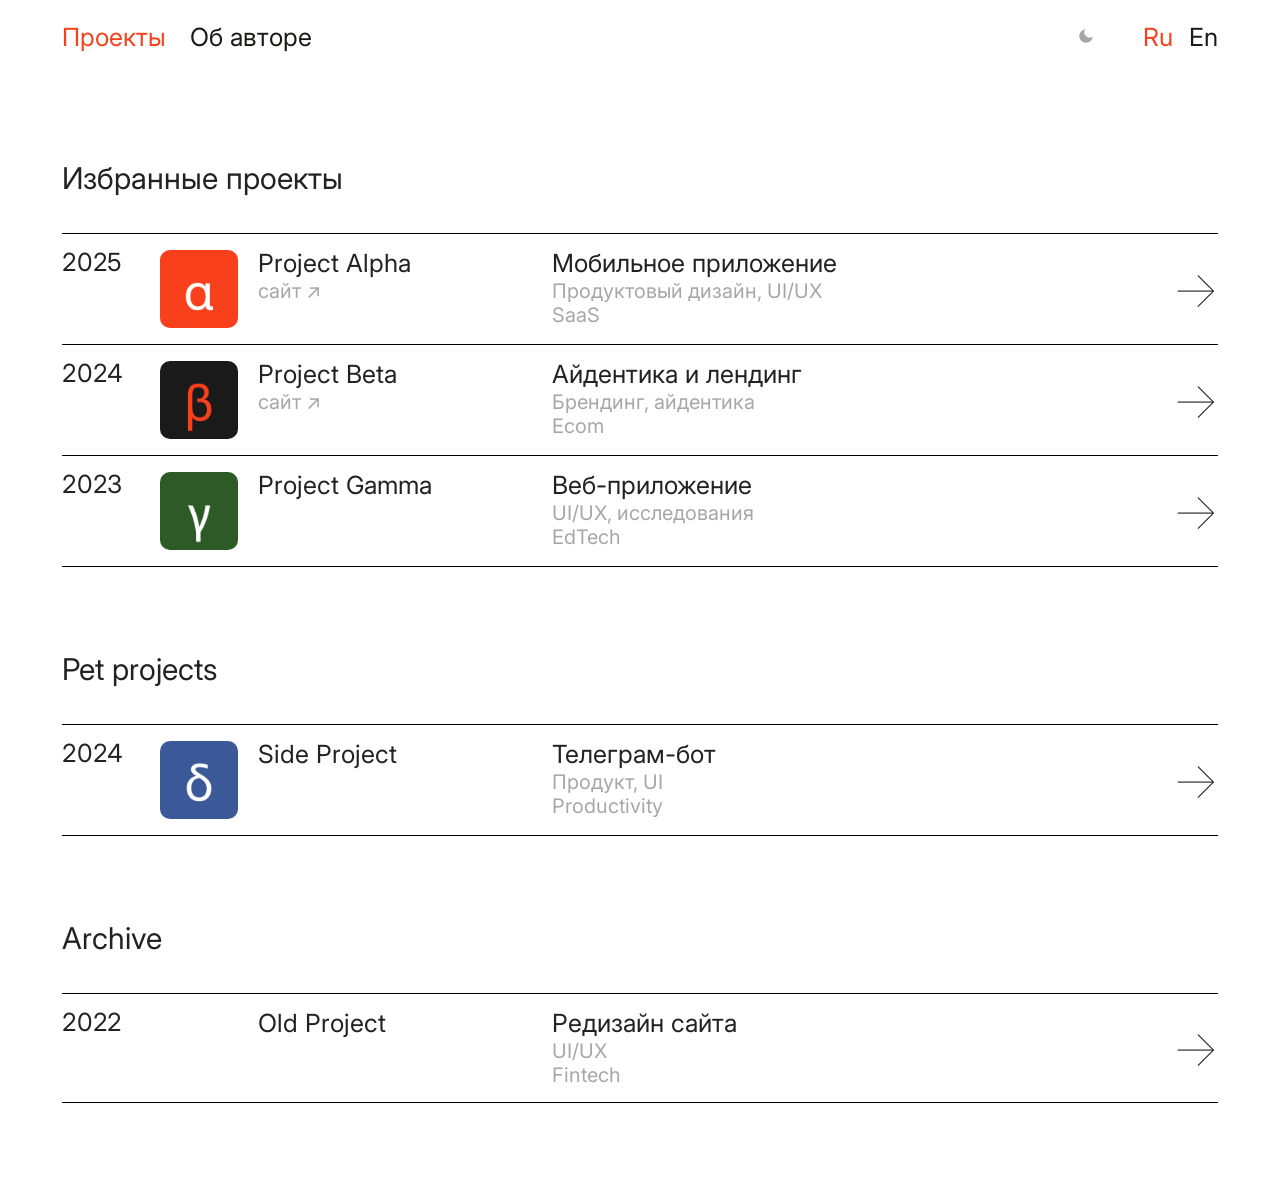
==== commit 71cbbbe4: "sync: CSS parity with portfolio, new placeholder thumbnails - Sync 12 CSS properties with production" ====
--- a/index.html
+++ b/index.html
@@ -117,7 +117,7 @@
     <div class="project-list">
       <a href="projects/example.html" class="project-item reveal">
         <span class="project-year">2024</span>
-        <img class="project-thumb" src="assets/img/thumb-beta.png" alt="Side Project">
+        <img class="project-thumb" src="assets/img/thumb-side.png" alt="Side Project">
         <div class="project-name">
           <span class="project-name-title">Side Project</span>
         </div>
--- a/styles.min.css
+++ b/styles.min.css
@@ -1 +1 @@
-@keyframes skeleton-shimmer{0%{background-position:200%0}to{background-position:-200%0}}:root{--bg:#ffffff;--text:#222222;--text-dim:rgba(34, 34, 34, 0.4);--text-body:rgba(30, 25, 25, 1);--text-faint:rgba(30, 25, 25, 0.25);--accent:#F8401C;--line:#000000;--font-sans:'Inter', -apple-system, BlinkMacSystemFont, 'Segoe UI', system-ui, sans-serif;--font-mono:'DM Mono', 'SF Mono', 'Fira Code', 'Courier New', monospace;--selection-bg:#F8401C;--selection-color:#fff;--nav-height:75px;--side-padding:48px;--content-max:1156px;--line-muted:rgba(0, 0, 0, 0.12);--transition-fast:150ms ease;--transition-base:200ms ease;--content-gutter:0px;--text-col:764px;--radius-sm:10px;--radius-lg:12px;--radius-pill:100px;--section-gap:60px}::selection{background:var(--selection-bg);color:var(--selection-color)}*,::after,::before{box-sizing:border-box;margin:0;padding:0}html{scroll-behavior:smooth;-webkit-font-smoothing:antialiased;-moz-osx-font-smoothing:grayscale}body{font-family:var(--font-sans);font-size:18px;line-height:1.5;color:var(--text);background-color:var(--bg);min-height:100vh;display:flex;flex-direction:column}a,button{color:inherit}a{text-decoration:none}img{display:block;max-width:100%}ol,ul{list-style:none}button{font:inherit;background:0 0;border:0;cursor:pointer}.nav{position:sticky;top:0;background:rgba(255,255,255,.85);backdrop-filter:blur(12px);-webkit-backdrop-filter:blur(12px);z-index:100}.nav::after{content:"";display:block;max-width:var(--content-max);margin:0 auto;height:1px;background:var(--line-muted);opacity:0;transition:opacity .3s}.nav.scrolled::after{opacity:1}.nav-inner,.nav-left{display:flex;align-items:center}.nav-inner{justify-content:space-between;height:var(--nav-height);padding:0 var(--side-padding);max-width:calc(var(--content-max) + var(--side-padding)*2);margin:0 auto}.nav-left{gap:24px}.nav-links{display:flex;gap:24px;font-size:25px;font-weight:400}.nav-lang a,.nav-links a{color:var(--text-body);transition:color var(--transition-fast)}.nav-lang a:focus-visible,.nav-lang a:hover,.nav-links a.active,.nav-links a:focus-visible,.nav-links a:hover,.nav-mobile a.active,.nav-mobile a:focus-visible,.nav-mobile a:hover{color:var(--accent)}.nav-lang{display:flex;gap:16px;font-size:25px;font-weight:400;align-items:center}.nav-lang .active{color:var(--accent)}.nav-burger,.nav-mobile{align-items:center;justify-content:center}.nav-burger{display:none;width:44px;height:44px;border:0;cursor:pointer;padding:0;z-index:200}.nav-burger span{display:block;width:24px;height:2px;background:var(--text);position:relative;transition:background var(--transition-fast)}.nav-burger span::after,.nav-burger span::before{content:"";position:absolute;width:24px;height:2px;background:var(--text);left:0;transition:transform var(--transition-base)}.nav-burger span::before{top:-7px}.nav-burger span::after{top:7px}.nav-burger,.nav-burger.open span{background:0 0}.nav-burger.open span::before{top:0;transform:rotate(45deg)}.nav-burger.open span::after{top:0;transform:rotate(-45deg)}.nav-mobile{display:flex;position:fixed;top:0;right:0;bottom:0;left:0;inset:0;background:var(--bg);z-index:150;flex-direction:column;gap:32px;visibility:hidden;opacity:0;transform:translateY(-8px);transition:opacity var(--transition-base),visibility var(--transition-base),transform var(--transition-base);pointer-events:none}.nav-mobile.open{visibility:visible;opacity:1;transform:translateY(0);pointer-events:auto}.nav-mobile a{font-size:32px;font-weight:400;transition:color var(--transition-fast)}.nav-mobile .nav-mobile-lang{display:flex;gap:16px;margin-top:16px;font-size:24px}.nav-mobile .nav-mobile-lang a{font-size:inherit}.main{max-width:calc(var(--content-max) + var(--side-padding)*2);width:100%;margin:0 auto;padding:80px var(--side-padding) 80px;flex:1}.projects-title{font-family:var(--font-sans);font-size:30px;font-weight:400;line-height:1.5;margin-bottom:32px;color:var(--text)}.projects-title--archive{margin-top:80px}.project-list{display:flex;flex-direction:column;max-width:var(--content-max)}.project-item{display:grid;grid-template-columns:repeat(12,1fr);align-items:start;column-gap:20px;padding:16px 0;border-bottom:1px solid var(--line);text-decoration:none;transition:opacity var(--transition-fast)}.project-year{grid-column:1}.project-thumb{grid-column:2}.project-name{grid-column:3/6}.project-info{grid-column:6/12}.project-arrow{grid-column:12}.project-item:first-child{border-top:1px solid var(--line)}.project-item:hover:not(:has(.project-name-link:hover)) .project-arrow,.project-item:hover:not(:has(.project-name-link:hover)) .project-info-desc,.project-item:hover:not(:has(.project-name-link:hover)) .project-name-title{color:var(--accent)}.project-year{font-family:var(--font-sans);font-size:25px;font-weight:400;color:var(--text);line-height:1;letter-spacing:-.2px}.project-thumb{width:100%;aspect-ratio:1;max-width:78px;border-radius:var(--radius-sm);object-fit:cover;object-position:top center;align-self:center;overflow:hidden}.project-name{font-size:25px;font-weight:400;line-height:1.1}.project-name-title{display:block;line-height:1.1;transition:color var(--transition-fast)}.project-name-link{display:block;font-family:var(--font-sans);font-size:20px;font-weight:400;color:var(--text-dim);margin-top:2px}.project-name-link:focus-visible,.project-name-link:hover{color:var(--accent)}.project-info{font-size:18px;line-height:1.1}.project-info-desc{display:block;color:var(--text);font-family:var(--font-sans);font-size:25px;line-height:1.1;font-feature-settings:"smcp";transition:color var(--transition-fast);white-space:nowrap;overflow:hidden;text-overflow:ellipsis}.project-info-industry,.project-info-tags{display:block;font-family:var(--font-sans);color:var(--text-dim);font-size:20px;margin-top:2px}.project-arrow{font-size:50px;font-weight:100;color:var(--text-dim);transition:color var(--transition-fast);line-height:1;text-align:right;align-self:center}.about-content p,a.project-item .project-arrow{color:var(--text)}.main--about{padding-top:0;padding-bottom:0;display:flex}.about-viewport{width:100%;min-height:calc(100vh - var(--nav-height));padding-bottom:70px;box-sizing:border-box;display:flex;flex-direction:column;justify-content:center}.about-content{max-width:568px}.about-content p{font-family:var(--font-sans);font-size:20px;font-weight:400;line-height:1.4;margin-bottom:14px}.about-content .about-label{color:var(--text-dim);margin-top:24px;margin-bottom:4px}.about-content .about-label:first-child{margin-top:0}.about-content a,.about-links a{color:var(--accent);text-decoration:underline;text-decoration-color:var(--accent);text-underline-offset:3px}.about-content a:hover{text-decoration:none}.about-bottom{position:fixed;bottom:0;left:0;right:0;display:flex;justify-content:space-between;align-items:baseline;gap:40px;max-width:calc(var(--content-max) + var(--side-padding)*2);margin:0 auto;padding:20px var(--side-padding);background:0 0;z-index:50}.about-bottom p,.about-links{font-family:var(--font-sans);font-size:20px;font-weight:400;line-height:1.35}.about-bottom p{color:var(--text);margin-bottom:0}.about-links{display:flex;gap:30px;white-space:nowrap;flex-shrink:0}.about-links a{text-decoration-thickness:1px;text-underline-offset:5px;transition:color var(--transition-fast)}.about-links a:focus-visible,.about-links a:hover{text-decoration:none}.main--case{padding-top:240px;overflow-x:hidden}.case-header{display:flex;align-items:center;gap:20px;max-width:var(--text-col);margin:0 auto;padding-left:var(--content-gutter)}.case-header-thumb{width:56px;height:56px;border-radius:var(--radius-lg);object-fit:cover;flex-shrink:0;overflow:hidden}.case-header .case-h1{max-width:none;margin:0;padding-left:0}.case-h1{font-family:var(--font-sans);font-size:48px;font-weight:700;line-height:1.1;color:var(--text);max-width:var(--text-col);margin:0 auto;padding-left:var(--content-gutter)}.case-h1+.case-description,.case-header+.case-description{text-indent:0;margin-top:16px}.case-h1+.case-tabs,.case-header+.case-tabs{margin-top:110px}.case-meta+.case-tabs{margin-top:24px}.case-h1+.case-body,.case-header+.case-body{margin-top:80px}.case-caption,.case-meta{font-family:var(--font-sans);font-weight:400;color:var(--text-dim)}.case-meta{max-width:var(--text-col);margin:0 auto 8px;padding-left:var(--content-gutter);font-size:18px}.case-caption{font-size:14px;line-height:1.4}.case-stats{display:grid;grid-template-columns:repeat(4,1fr);gap:20px;max-width:var(--text-col);margin:0 auto 70px;padding-left:var(--content-gutter)}.case-stat-label,.case-stat-value{font-family:var(--font-sans);font-size:36px;font-weight:700;line-height:1.2;color:var(--text)}.case-stat-label{font-size:14px;font-weight:400;line-height:1.3;color:var(--text-dim);margin-top:4px}.case-nav{display:flex;justify-content:space-between;max-width:var(--text-col);margin:40px auto 0;padding:0 var(--content-gutter);box-sizing:border-box}.case-nav-link,.case-section a{color:var(--accent);text-decoration:none}.case-nav-link{display:flex;align-items:center;gap:8px;font-family:var(--font-sans);font-size:20px;line-height:25px;transition:opacity var(--transition-base);background:linear-gradient(var(--accent),var(--accent))0 100%/100% 1px no-repeat;padding-bottom:2px}.case-links a:hover,.case-nav-link:hover,.case-section a:hover{background-size:0 1px}.case-nav-dir{font-size:22px}.case-nav-next{margin-left:auto}.case-section{max-width:var(--text-col);margin:var(--section-gap) auto 30px;padding-left:var(--content-gutter);position:relative}.case-section-num{position:absolute;left:-20px;top:0;transform:translateX(-100%);font-family:var(--font-mono);font-size:20px;font-weight:500;line-height:25px;color:var(--text-body);text-align:right;text-transform:uppercase}.case-section-title{color:var(--text-body);margin-bottom:8px}.case-section h3,.case-section p,.case-section ul{font-weight:400;color:var(--text-body);margin:8px 0 0}.case-section ul{padding-left:24px;margin:0}.case-section ul li{list-style:disc}.case-section h3,.case-section-title{font-family:var(--font-mono);font-size:20px;font-weight:500;line-height:25px;letter-spacing:0;text-transform:uppercase}.case-section h3{font-style:normal;margin:25px 0 8px}.case-quote,.case-section strong{font-weight:400;font-style:normal}.case-quote,.case-section p,.case-section ul{font-family:var(--font-sans);font-size:20px;line-height:28px}.case-quote{max-width:var(--text-col);margin:25px auto;padding-left:var(--content-gutter);color:var(--text-dim);font-style:italic}.case-separator{border:0;border-top:1px solid var(--line);width:100%;margin:100px 0}.case-img{width:100%;border-radius:var(--radius-sm);margin:25px 0;display:block}.case-img-full{display:block;width:100%;margin:20px 0}.case-body>.case-img-full,.case-body>.case-img-scroll,.case-body>picture,.case-tab-panel>.case-img-full,.case-tab-panel>.case-img-scroll,.case-tab-panel>picture{display:block;max-width:calc(var(--text-col) - var(--content-gutter));margin:30px auto 30px max(0px,calc(50% - calc(var(--text-col)/2) + var(--content-gutter)))}picture.case-img-full{box-shadow:none;border-radius:0}.case-body>picture img,.case-img-full,.case-tab-panel>picture img{border-radius:var(--radius-sm);box-shadow:0 0 0 1px var(--line-muted)}.case-body>picture .case-img-full,.case-tab-panel>picture .case-img-full{margin:0}.case-body>.case-caption,.case-body>.case-img-row,.case-tab-panel>.case-caption,.case-tab-panel>.case-img-row{max-width:var(--text-col);margin:8px auto 40px;padding-left:var(--content-gutter)}.case-body>.case-img-full+.case-caption,.case-body>.case-img-scroll+.case-caption,.case-body>picture+.case-caption,.case-tab-panel>.case-img-full+.case-caption,.case-tab-panel>.case-img-scroll+.case-caption,.case-tab-panel>picture+.case-caption{margin-top:-20px}.case-body>.case-img-row,.case-tab-panel>.case-img-row{margin:30px auto;box-sizing:border-box}.case-img-full,.case-img-row img{cursor:zoom-in}.case-lightbox{position:fixed;inset:0;background:rgba(0,0,0,.9);z-index:1000;display:flex;align-items:center;justify-content:center;cursor:zoom-out;opacity:0;pointer-events:none;transition:opacity var(--transition-base)}.case-lightbox.open{opacity:1;pointer-events:auto}.case-lightbox img,.case-lightbox video{max-width:95vw;max-height:95vh;object-fit:contain}.case-img-row{display:grid;grid-template-columns:1fr 1fr;gap:20px;margin:20px 0;align-items:stretch}.case-img-row img{width:100%;height:100%;object-fit:cover;border-radius:var(--radius-sm);box-shadow:0 0 0 1px var(--line-muted);display:block}.case-section a{background:linear-gradient(to right,var(--accent) 0%,var(--accent) 100%)0 100%/100% 1px repeat-x;padding-bottom:1px;transition:background-size var(--transition-fast)}.case-description{max-width:var(--text-col);margin:50px auto;padding-left:var(--content-gutter);font-family:var(--font-sans);font-size:25px;font-weight:400;line-height:35px;color:var(--text-body);text-indent:168px}.case-video{position:relative;margin:25px 0;border-radius:var(--radius-sm);overflow:hidden}.case-video img,.case-video video{display:block;width:100%;border:0;outline:0}.case-tab:not(.active):hover{background:rgba(30,25,25,.08)}.case-tabs{display:flex;gap:12px;max-width:var(--text-col);margin:0 auto 20px;padding-left:var(--content-gutter)}.case-tab{height:44px;padding:0 24px;display:inline-flex;align-items:center;justify-content:center;border-radius:var(--radius-pill);font-family:var(--font-sans);font-size:18px;font-weight:400;letter-spacing:-.4px;border:0;cursor:pointer;transition:all var(--transition-base);background:rgba(30,25,25,.04);color:var(--text)}.case-tab.active{background:var(--accent);color:#fff}.case-tab:focus-visible{outline:2px solid var(--text);outline-offset:2px}.case-tab-panel{display:none}.case-font-weights span,.case-tab-panel.active{display:block}.case-slideshow-wrap{position:relative;margin:25px 0}.case-slideshow{position:relative;border-radius:var(--radius-sm);overflow:hidden;background:#f5f5f5;box-shadow:0 0 0 1px var(--line-muted)}.case-slideshow-track{display:flex;align-items:flex-start;transition:transform .4s ease}.case-slideshow-track img,.case-slideshow-track picture{width:100%;flex-shrink:0;display:block}.case-slideshow-track img{height:auto;box-shadow:0 0 0 1px var(--line-muted);border-radius:var(--radius-sm)}.case-slideshow-arrow,.case-slideshow-nav{position:absolute;display:flex;align-items:center}.case-slideshow-arrow{top:50%;transform:translateY(-50%);width:44px;height:44px;border-radius:50%;border:0;background:rgba(200,200,200,.6);color:#fff;font-size:24px;line-height:1;cursor:pointer;justify-content:center;z-index:10;transition:background var(--transition-fast)}.case-slideshow-arrow:hover{background:rgba(170,170,170,.8)}.case-slideshow-arrow[data-prev]{left:-64px}.case-slideshow-arrow[data-next]{right:-64px}.case-slideshow-nav{bottom:12px;left:50%;transform:translateX(-50%);background:rgba(40,40,40,.4);border-radius:var(--radius-sm);min-width:64px;height:32px;padding:0 8px}.case-slideshow-counter{font-family:-apple-system,system-ui,sans-serif;font-size:12px;font-weight:500;color:#fff;text-align:center;min-width:24px;line-height:32px;cursor:default;width:100%}.case-font-showcase{margin:120px 0;padding:80px 0}.case-font-title,.case-font-weights{font-family:var(--font-sans);color:var(--text);margin-bottom:40px}.case-font-title{font-size:100px;font-weight:500;line-height:100px;letter-spacing:-5px}.case-font-weights{font-size:56px;line-height:56px}.case-concept figcaption,.case-font-chars{font-family:var(--font-sans);color:var(--text-dim)}.case-font-chars{font-size:56px;font-weight:500;line-height:56px;word-break:break-all}.case-img-row--3{grid-template-columns:1fr 1fr 1fr}.case-img-bordered .case-img-full,.case-img-bordered img{border:1px solid var(--line-muted);border-radius:var(--radius-sm)}.case-concept{display:flex;flex-direction:column;margin:0}.case-concept picture,.case-concept>img{flex:1;min-height:0;overflow:hidden;border-radius:var(--radius-sm);box-shadow:0 0 0 1px var(--line-muted)}.case-concept picture img{height:100%;width:100%;object-fit:cover}.case-concept figcaption{flex-shrink:0;font-size:14px;font-weight:400;line-height:1.4;margin-top:8px}picture.case-img-phone{display:block;max-width:282px;margin:30px 0 8px max(0px,calc(50% - calc(var(--text-col)/2) + var(--content-gutter)))}picture.case-img-phone img{width:100%;height:auto;display:block;border-radius:var(--radius-sm);margin:0}.case-section:has(+.case-links){margin-bottom:0}.case-links{max-width:var(--text-col);margin:8px auto 50px;padding-left:var(--content-gutter)}.case-links a{font-family:var(--font-sans);font-size:20px;line-height:25px;color:var(--accent);text-decoration:none;background:linear-gradient(to right,var(--accent) 0%,var(--accent) 100%)0 100%/100% 1px repeat-x;padding-bottom:1px;margin-right:20px;transition:background-size var(--transition-fast)}.reveal{opacity:0;transform:translateY(16px);transition:opacity .5s ease,transform .5s ease}.reveal.visible{opacity:1;transform:translateY(0)}.theme-toggle{background:0 0;border:0;cursor:pointer;padding:0;margin-right:32px;font-size:20px;line-height:1;color:var(--text);opacity:.4;transition:opacity var(--transition-fast)}.theme-toggle:hover{opacity:1}.theme-toggle .icon-sun{display:none}.theme-toggle .icon-moon,html.dark .theme-toggle .icon-sun{display:block}html.dark .theme-toggle .icon-moon{display:none}@media (prefers-color-scheme:dark){:root:not(.light){--bg:#1a1a1a;--text:#e0e0e0;--text-body:#e0e0e0;--text-dim:#888888;--text-faint:rgba(255, 255, 255, 0.15);--line:rgba(255, 255, 255, 0.1);--line-muted:rgba(255, 255, 255, 0.08);--selection-bg:#F8401C;--selection-color:#fff}:root:not(.light) .theme-toggle .icon-sun{display:block}:root:not(.light) .theme-toggle .icon-moon{display:none}:root:not(.light) .about-bottom,:root:not(.light) .nav{background:rgba(26,26,26,.85)}:root:not(.light) .nav::after{background:rgba(255,255,255,.08)}:root:not(.light) .project-thumb{box-shadow:0 0 0 1px rgba(255,255,255,.08)}:root:not(.light) .case-body>picture img,:root:not(.light) .case-img-full,:root:not(.light) .case-img-row img,:root:not(.light) .case-tab-panel>picture img{box-shadow:0 0 0 1px rgba(255,255,255,.1);filter:brightness(.92)}:root:not(.light) .case-lightbox{background:rgba(0,0,0,.95)}:root:not(.light) .case-tab{background:rgba(255,255,255,.06)}:root:not(.light) .case-tab.active{background:var(--accent);color:#fff}:root:not(.light) .case-tab:not(.active):hover{background:rgba(255,255,255,.1)}:root:not(.light) .case-img-scroll{border-color:rgba(255,255,255,.08)}:root:not(.light) .mac-mockup{background:#111;box-shadow:0 0 0 1px rgba(255,255,255,.06)}:root:not(.light) .mac-mockup-titlebar{background:#222}:root:not(.light) .mac-mockup-url{color:rgba(255,255,255,.3)}:root:not(.light) .mac-mockup-viewport::-webkit-scrollbar-thumb{background:rgba(255,255,255,.2)}:root:not(.light) .case-img-full:not([data-loaded]),:root:not(.light) .case-img-row img:not([data-loaded]),:root:not(.light) .case-video video:not([data-loaded]),:root:not(.light) picture img:not([data-loaded]){background:linear-gradient(90deg,#222 25%,#2a2a2a 50%,#222 75%);background-size:200% 100%}}html.dark{--bg:#1a1a1a;--text:#e0e0e0;--text-body:#e0e0e0;--text-dim:#888888;--text-faint:rgba(255, 255, 255, 0.15);--line:rgba(255, 255, 255, 0.1);--line-muted:rgba(255, 255, 255, 0.08);--selection-bg:#F8401C;--selection-color:#fff}html.dark .about-bottom,html.dark .nav{background:rgba(26,26,26,.85)}html.dark .nav::after{background:rgba(255,255,255,.08)}html.dark .project-thumb{box-shadow:0 0 0 1px rgba(255,255,255,.08)}html.dark .case-body>picture img,html.dark .case-img-full,html.dark .case-img-row img,html.dark .case-tab-panel>picture img{box-shadow:0 0 0 1px rgba(255,255,255,.1);filter:brightness(.92)}html.dark .case-lightbox{background:rgba(0,0,0,.95)}html.dark .case-tab{background:rgba(255,255,255,.06)}html.dark .case-tab.active{background:var(--accent);color:#fff}html.dark .case-tab:not(.active):hover{background:rgba(255,255,255,.1)}html.dark .case-img-scroll{border-color:rgba(255,255,255,.08)}html.dark .mac-mockup{background:#111;box-shadow:0 0 0 1px rgba(255,255,255,.06)}html.dark .mac-mockup-titlebar{background:#222}html.dark .mac-mockup-url{color:rgba(255,255,255,.3)}html.dark .mac-mockup-viewport::-webkit-scrollbar-thumb{background:rgba(255,255,255,.2)}html.dark .case-img-full:not([data-loaded]),html.dark .case-img-row img:not([data-loaded]),html.dark .case-video video:not([data-loaded]),html.dark picture img:not([data-loaded]){background:linear-gradient(90deg,#222 25%,#2a2a2a 50%,#222 75%);background-size:200% 100%}@media (max-width:900px){:root{--side-padding:24px}.projects-title{font-size:32px;margin-bottom:32px}.project-item{grid-template-columns:70px 60px 1fr auto;gap:16px;padding:16px 0}.project-thumb{width:60px;height:60px}.project-info{display:none}.project-name{grid-column:3;font-size:22px}.project-arrow{grid-column:4;font-size:36px}.year-range{display:none}.case-description{text-indent:0}.about-bottom{position:static;width:100%;flex-direction:column;align-items:flex-start;gap:12px;margin-top:32px;padding:0;background:0 0}.about-bottom p{font-size:18px;line-height:1.35}.about-links{gap:20px;flex-wrap:wrap}}@media (max-width:480px){.nav-lang,.nav-links{font-size:20px;gap:14px}.nav-lang{gap:10px}.project-item{grid-template-columns:1fr auto;gap:12px}.project-name{grid-column:1}.project-arrow{grid-column:2}.project-thumb,.project-year{display:none}.main--about{padding-top:32px;padding-bottom:48px;align-items:flex-start}.about-viewport{min-height:auto;padding-bottom:0;justify-content:flex-start}.about-links{gap:14px}.about-content p,.case-section p,.case-section ul{font-size:18px}.case-header{padding-left:0;gap:14px}.case-header-thumb{width:44px;height:44px;border-radius:var(--radius-sm)}.case-meta{font-size:16px}.case-body>.case-img-full,.case-body>.case-img-scroll,.case-body>.case-video,.case-body>picture,.case-tab-panel>.case-img-full,.case-tab-panel>.case-img-scroll,.case-tab-panel>.case-video,.case-tab-panel>picture{margin-left:0;max-width:none}.case-body>.case-caption,.case-body>.case-img-row,.case-meta,.case-tab-panel>.case-caption,.case-tab-panel>.case-img-row{padding-left:0}.case-nav{padding:0}.case-h1{font-size:32px;padding-left:0}.case-stats{grid-template-columns:repeat(2,1fr)}.case-section,.case-stats{padding-left:0}.case-section-num{position:static;display:inline;transform:none;margin-right:8px}.case-section-title{display:inline}.case-quote{padding-left:0}.case-description{padding-left:0;font-size:20px;line-height:28px;text-indent:0}.case-img-row{grid-template-columns:1fr}.main--case{padding-top:140px}}.mac-mockup{max-width:calc(var(--text-col) - var(--content-gutter));margin:30px auto 30px max(0px,calc(50% - calc(var(--text-col)/2) + var(--content-gutter)));background:#f5f5f5;border-radius:var(--radius-lg);overflow:hidden;box-shadow:0 0 0 1px var(--line-muted)}.mac-mockup-titlebar{display:flex;align-items:center;height:40px;padding:0 16px;background:#e8e8e8;gap:8px}.mac-mockup-dots{display:flex;gap:6px}.mac-mockup-dot{width:10px;height:10px;border-radius:50%}.mac-mockup-dot--close{background:#ff5f57}.mac-mockup-dot--minimize{background:#febc2e}.mac-mockup-dot--maximize{background:#28c840}.mac-mockup-url{flex:1;text-align:center;font-size:12px;color:rgba(0,0,0,.4);font-family:var(--font-sans)}.mac-mockup-viewport{height:420px;overflow-y:auto;overflow-x:hidden;-webkit-overflow-scrolling:touch}.mac-mockup-viewport::-webkit-scrollbar{width:6px}.mac-mockup-viewport::-webkit-scrollbar-thumb{background:rgba(0,0,0,.15);border-radius:3px}.mac-mockup-viewport img{display:block;width:100%}@media (max-width:480px){.mac-mockup{margin-left:0;max-width:none}.mac-mockup-viewport{height:300px}}.reading-progress{position:fixed;top:0;left:0;width:0%;height:1px;background:var(--accent);z-index:101;pointer-events:none;will-change:width}.print-qr{display:none}@media print{#ds-overlay,#terminal,.case-lightbox,.nav,.nav-mobile,.reading-progress,[style*="position:fixed"]{display:none!important}body{overflow:visible!important;height:auto!important;font-size:12pt;color:#000;background:#fff}.main--about{padding:0}.about-viewport{min-height:auto;padding:0}.about-content{max-width:100%}.about-content p{font-size:11pt;line-height:1.5;color:#000}.about-label{font-weight:700;color:#333;margin-top:16pt;text-transform:uppercase;font-size:9pt;letter-spacing:.5pt}.about-bottom{position:static;background:0 0;backdrop-filter:none;-webkit-backdrop-filter:none;padding:16pt 0 0;border-top:.5pt solid #ccc;margin-top:16pt}.about-bottom p{font-size:10pt;color:#333}.about-links a{color:#000;text-decoration:none}.about-links a::after{content:" ("attr(href)")";font-size:8pt;color:#666}.print-qr{display:block!important;text-align:right;margin-top:24pt}.print-qr img{width:80pt;height:80pt}.print-qr span{display:block;font-size:8pt;color:#666;margin-top:4pt}@page{margin:20mm;size:A4}}@media (prefers-reduced-motion:reduce){*,::after,::before{animation-duration:.01ms!important;animation-iteration-count:1!important;transition-duration:.01ms!important;scroll-behavior:auto!important}.reveal{opacity:1;transform:none}}.case-img-full:not([data-loaded]),.case-img-row img:not([data-loaded]),.case-video video:not([data-loaded]),picture img:not([data-loaded]){background:linear-gradient(90deg,#f0f0f0 25%,#e0e0e0 50%,#f0f0f0 75%);background-size:200% 100%;animation:skeleton-shimmer 1.5s ease-in-out infinite}.lb-close{position:fixed;top:20px;right:20px;z-index:1001;background:0 0;border:0;color:#fff;font-size:32px;cursor:pointer;width:44px;height:44px;display:flex;align-items:center;justify-content:center;opacity:.7;transition:opacity .2s}.lb-close:focus-visible,.lb-close:hover{opacity:1;outline:2px solid #fff;outline-offset:2px;border-radius:50%}[role=link]:focus-visible,a:focus-visible,button:focus-visible{outline:2px solid var(--accent);outline-offset:2px;border-radius:2px}.project-item:focus-visible{outline:2px solid var(--accent);outline-offset:-2px}.nav-lang a:focus-visible,.nav-links a:focus-visible{outline:2px solid var(--accent);outline-offset:4px}+@keyframes skeleton-shimmer{0%{background-position:200%0}to{background-position:-200%0}}:root{--bg:#ffffff;--text:#222222;--text-dim:rgba(34, 34, 34, 0.4);--text-body:rgba(30, 25, 25, 1);--text-faint:rgba(30, 25, 25, 0.25);--accent:#F8401C;--line:#000000;--font-sans:'Inter', -apple-system, BlinkMacSystemFont, 'Segoe UI', system-ui, sans-serif;--font-mono:'DM Mono', 'SF Mono', 'Fira Code', 'Courier New', monospace;--selection-bg:#F8401C;--selection-color:#fff;--nav-height:75px;--side-padding:48px;--content-max:1156px;--line-muted:rgba(0, 0, 0, 0.12);--transition-fast:150ms ease;--transition-base:200ms ease;--content-gutter:0px;--text-col:764px;--radius-sm:10px;--radius-lg:12px;--radius-pill:100px;--section-gap:60px}::selection{background:var(--selection-bg);color:var(--selection-color)}*,::after,::before{box-sizing:border-box;margin:0;padding:0}html{scroll-behavior:smooth;-webkit-font-smoothing:antialiased;-moz-osx-font-smoothing:grayscale}body{font-family:var(--font-sans);font-size:18px;line-height:1.5;color:var(--text);background-color:var(--bg);min-height:100vh;display:flex;flex-direction:column}a,button{color:inherit}a{text-decoration:none}img{display:block;max-width:100%}ol,ul{list-style:none}button{font:inherit;background:0 0;border:0;cursor:pointer}.nav{position:sticky;top:0;background:rgba(255,255,255,.85);backdrop-filter:blur(12px);-webkit-backdrop-filter:blur(12px);z-index:100}.nav::after{content:"";display:block;max-width:var(--content-max);margin:0 auto;height:1px;background:var(--line-muted);opacity:0;transition:opacity .3s}.nav.scrolled::after{opacity:1}.nav-inner,.nav-left{display:flex;align-items:center}.nav-inner{justify-content:space-between;height:var(--nav-height);padding:0 var(--side-padding);max-width:calc(var(--content-max) + var(--side-padding)*2);margin:0 auto}.nav-left{gap:24px}.nav-links{display:flex;gap:24px;font-size:25px;font-weight:400}.nav-lang a,.nav-links a{color:var(--text-body);transition:color var(--transition-fast)}.nav-lang a:focus-visible,.nav-lang a:hover,.nav-links a.active,.nav-links a:focus-visible,.nav-links a:hover,.nav-mobile a.active,.nav-mobile a:focus-visible,.nav-mobile a:hover{color:var(--accent)}.nav-lang{display:flex;gap:16px;font-size:25px;font-weight:400;align-items:center}.nav-lang .active{color:var(--accent)}.nav-burger,.nav-mobile{align-items:center;justify-content:center}.nav-burger{display:none;width:44px;height:44px;border:0;cursor:pointer;padding:0;z-index:200}.nav-burger span{display:block;width:24px;height:2px;background:var(--text);position:relative;transition:background var(--transition-fast)}.nav-burger span::after,.nav-burger span::before{content:"";position:absolute;width:24px;height:2px;background:var(--text);left:0;transition:transform var(--transition-base)}.nav-burger span::before{top:-7px}.nav-burger span::after{top:7px}.nav-burger,.nav-burger.open span{background:0 0}.nav-burger.open span::before{top:0;transform:rotate(45deg)}.nav-burger.open span::after{top:0;transform:rotate(-45deg)}.nav-mobile{display:flex;position:fixed;top:0;right:0;bottom:0;left:0;inset:0;background:var(--bg);z-index:150;flex-direction:column;gap:32px;visibility:hidden;opacity:0;transform:translateY(-8px);transition:opacity var(--transition-base),visibility var(--transition-base),transform var(--transition-base);pointer-events:none}.nav-mobile.open{visibility:visible;opacity:1;transform:translateY(0);pointer-events:auto}.nav-mobile a{font-size:32px;font-weight:400;transition:color var(--transition-fast)}.nav-mobile .nav-mobile-lang{display:flex;gap:16px;margin-top:16px;font-size:24px}.nav-mobile .nav-mobile-lang a{font-size:inherit}.main{max-width:calc(var(--content-max) + var(--side-padding)*2);width:100%;margin:0 auto;padding:80px var(--side-padding) 80px;flex:1}.projects-title{font-family:var(--font-sans);font-size:30px;font-weight:400;line-height:1.5;margin-bottom:32px;color:var(--text)}.projects-title--archive{margin-top:80px}.project-list{display:flex;flex-direction:column;max-width:var(--content-max)}.project-item{display:grid;grid-template-columns:repeat(12,1fr);align-items:start;column-gap:20px;padding:16px 0;border-bottom:1px solid var(--line);text-decoration:none;transition:opacity var(--transition-fast)}.project-year{grid-column:1}.project-thumb{grid-column:2}.project-name{grid-column:3/6}.project-info{grid-column:6/12}.project-arrow{grid-column:12}.project-item:first-child{border-top:1px solid var(--line)}.project-item:hover:not(:has(.project-name-link:hover)) .project-arrow,.project-item:hover:not(:has(.project-name-link:hover)) .project-info-desc,.project-item:hover:not(:has(.project-name-link:hover)) .project-name-title{color:var(--accent)}.project-year{font-family:var(--font-sans);font-size:25px;font-weight:400;color:var(--text);line-height:1;letter-spacing:-.2px}.project-thumb{width:100%;aspect-ratio:1;max-width:78px;border-radius:var(--radius-sm);object-fit:cover;object-position:top center;align-self:center;overflow:hidden}.project-name{font-size:25px;font-weight:400;line-height:1.1}.project-name-title{display:block;line-height:1.1;transition:color var(--transition-fast)}.project-name-link{display:block;font-family:var(--font-sans);font-size:20px;font-weight:400;color:var(--text-dim);margin-top:2px}.project-name-link:focus-visible,.project-name-link:hover{color:var(--accent)}.project-info{font-size:18px;line-height:1.1}.project-info-desc{display:block;color:var(--text);font-family:var(--font-sans);font-size:25px;line-height:1.1;font-feature-settings:"smcp";transition:color var(--transition-fast);white-space:nowrap;overflow:hidden;text-overflow:ellipsis}.project-info-industry,.project-info-tags{display:block;font-family:var(--font-sans);color:var(--text-dim);font-size:20px;margin-top:2px}.project-arrow{font-size:50px;font-weight:100;color:var(--text-dim);transition:color var(--transition-fast);line-height:1;text-align:right;align-self:center}.about-content p,a.project-item .project-arrow{color:var(--text)}.main--about{padding-top:0;padding-bottom:0;display:flex}.about-viewport{width:100%;min-height:calc(100vh - var(--nav-height));padding-bottom:70px;box-sizing:border-box;display:flex;flex-direction:column;justify-content:center}.about-content{max-width:568px}.about-content p{font-family:var(--font-sans);font-size:20px;font-weight:400;line-height:1.4;margin-bottom:14px}.about-content .about-label{color:var(--text-dim);margin-top:24px;margin-bottom:4px}.about-content .about-label:first-child{margin-top:0}.about-content a,.about-links a{color:var(--accent);text-decoration:underline;text-decoration-color:var(--accent);text-underline-offset:3px}.about-content a:hover{text-decoration:none}.about-bottom{position:fixed;bottom:0;left:0;right:0;display:flex;justify-content:space-between;align-items:baseline;gap:40px;max-width:calc(var(--content-max) + var(--side-padding)*2);margin:0 auto;padding:20px var(--side-padding);background:0 0;z-index:50}.about-bottom p,.about-links{font-family:var(--font-sans);font-size:20px;font-weight:400;line-height:1.35}.about-bottom p{color:var(--text);margin-bottom:0}.about-links{display:flex;gap:30px;white-space:nowrap;flex-shrink:0}.about-links a{text-decoration-thickness:1px;text-underline-offset:5px;transition:color var(--transition-fast)}.about-links a:focus-visible,.about-links a:hover{text-decoration:none}.main--case{padding-top:240px;overflow-x:hidden}.case-header{display:flex;align-items:center;gap:20px;max-width:var(--text-col);margin:0 auto;padding-left:var(--content-gutter)}.case-header-thumb{width:56px;height:56px;border-radius:var(--radius-lg);object-fit:cover;flex-shrink:0;overflow:hidden}.case-header .case-h1{max-width:none;margin:0;padding-left:0}.case-h1{font-family:var(--font-sans);font-size:48px;font-weight:700;line-height:1.1;color:var(--text);max-width:var(--text-col);margin:0 auto;padding-left:var(--content-gutter)}.case-h1+.case-description,.case-header+.case-description{text-indent:0;margin-top:16px}.case-h1+.case-tabs,.case-header+.case-tabs{margin-top:110px}.case-meta+.case-tabs{margin-top:24px}.case-h1+.case-body,.case-header+.case-body{margin-top:80px}.case-caption,.case-meta{font-family:var(--font-sans);font-weight:400;color:var(--text-dim)}.case-meta{max-width:var(--text-col);margin:0 auto 8px;padding-left:var(--content-gutter);font-size:18px}.case-caption{font-size:14px;line-height:1.4}.case-stats{display:grid;grid-template-columns:repeat(4,1fr);gap:20px;max-width:var(--text-col);margin:0 auto 70px;padding-left:var(--content-gutter)}.case-stat-label,.case-stat-value{font-family:var(--font-sans);font-size:36px;font-weight:700;line-height:1.2;color:var(--text)}.case-stat-label{font-size:14px;font-weight:400;line-height:1.3;color:var(--text-dim);margin-top:4px}.case-nav{display:flex;justify-content:space-between;max-width:var(--text-col);margin:40px auto 0;padding:0 var(--content-gutter);box-sizing:border-box}.case-nav-link,.case-section a{color:var(--accent);text-decoration:none}.case-nav-link{display:flex;align-items:center;gap:8px;font-family:var(--font-sans);font-size:20px;line-height:25px;transition:opacity var(--transition-base);background:linear-gradient(var(--accent),var(--accent))0 100%/100% 1px no-repeat;padding-bottom:2px}.case-links a:hover,.case-nav-link:hover,.case-section a:hover{background-size:0 1px}.case-nav-dir{font-size:22px}.case-nav-next{margin-left:auto}.case-section{max-width:var(--text-col);margin:var(--section-gap) auto 30px;padding-left:var(--content-gutter);position:relative}.case-section-num{position:absolute;left:-20px;top:0;transform:translateX(-100%);font-family:var(--font-mono);font-size:20px;font-weight:500;line-height:25px;color:var(--text-body);text-align:right;text-transform:uppercase}.case-section-title{color:var(--text-body);margin-bottom:8px}.case-section h3,.case-section p,.case-section ul{font-weight:400;color:var(--text-body);margin:8px 0 0}.case-section ul{padding-left:24px;margin:0}.case-section ul li{list-style:disc}.case-section h3,.case-section-title{font-family:var(--font-mono);font-size:20px;font-weight:500;line-height:25px;letter-spacing:0;text-transform:uppercase}.case-section h3{font-style:normal;margin:25px 0 8px}.case-quote,.case-section strong{font-weight:400;font-style:normal}.case-quote,.case-section p,.case-section ul{font-family:var(--font-sans);font-size:20px;line-height:28px}.case-quote{max-width:var(--text-col);margin:25px auto;padding-left:var(--content-gutter);color:var(--text-dim);font-style:italic}.case-separator{border:0;border-top:1px solid var(--line);width:100%;margin:100px 0}.case-img{width:100%;border-radius:var(--radius-sm);margin:25px 0;display:block}.case-img-full{display:block;width:100%;margin:20px 0}.case-body>.case-img-full,.case-body>.case-img-scroll,.case-body>picture,.case-tab-panel>.case-img-full,.case-tab-panel>.case-img-scroll,.case-tab-panel>picture{display:block;max-width:calc(var(--text-col) - var(--content-gutter));margin:30px auto 30px max(0px,calc(50% - calc(var(--text-col)/2) + var(--content-gutter)))}picture.case-img-full{box-shadow:none;border-radius:0}.case-body>picture img,.case-img-full,.case-tab-panel>picture img{border-radius:var(--radius-sm);box-shadow:0 0 0 1px var(--line-muted)}.case-body>picture .case-img-full,.case-tab-panel>picture .case-img-full{margin:0}.case-body>.case-caption,.case-tab-panel>.case-caption{max-width:var(--text-col);margin:8px auto 40px;padding-left:var(--content-gutter)}.case-body>.case-img-full+.case-caption,.case-body>.case-img-scroll+.case-caption,.case-body>.case-slideshow-wrap+.case-caption,.case-body>.mac-mockup+.case-caption,.case-body>picture+.case-caption,.case-tab-panel>.case-img-full+.case-caption,.case-tab-panel>.case-img-scroll+.case-caption,.case-tab-panel>.case-slideshow-wrap+.case-caption,.case-tab-panel>.mac-mockup+.case-caption,.case-tab-panel>picture+.case-caption{margin-top:-20px}.case-body>.case-img-row,.case-body>.case-slideshow-wrap,.case-tab-panel>.case-img-row,.case-tab-panel>.case-slideshow-wrap{max-width:var(--text-col);margin:30px auto;padding-left:var(--content-gutter)}.case-body>.case-img-row,.case-tab-panel>.case-img-row{box-sizing:border-box}.case-img-full,.case-img-row img{cursor:zoom-in}.case-lightbox{position:fixed;inset:0;background:rgba(0,0,0,.9);z-index:1000;display:flex;align-items:center;justify-content:center;cursor:zoom-out;opacity:0;pointer-events:none;transition:opacity var(--transition-base)}.case-lightbox.open{opacity:1;pointer-events:auto}.case-lightbox img,.case-lightbox video{max-width:95vw;max-height:95vh;object-fit:contain}.case-img-row{display:grid;grid-template-columns:1fr 1fr;gap:20px;margin:20px 0;align-items:stretch}.case-img-row img{width:100%;height:100%;object-fit:cover;border-radius:var(--radius-sm);box-shadow:0 0 0 1px var(--line-muted);display:block}.case-section a{background:linear-gradient(to right,var(--accent) 0%,var(--accent) 100%)0 100%/100% 1px repeat-x;padding-bottom:1px;transition:background-size var(--transition-fast)}.case-description{max-width:var(--text-col);margin:50px auto;padding-left:var(--content-gutter);font-family:var(--font-sans);font-size:25px;font-weight:400;line-height:35px;color:var(--text-body);text-indent:168px}.case-video{position:relative;margin:25px 0;border-radius:var(--radius-sm);overflow:hidden}.case-video img,.case-video video{display:block;width:100%;border:0;outline:0}.case-tab:not(.active):hover{background:rgba(30,25,25,.08)}.case-tabs{display:flex;gap:12px;max-width:var(--text-col);margin:0 auto 20px;padding-left:var(--content-gutter)}.case-tab{height:44px;padding:0 24px;display:inline-flex;align-items:center;justify-content:center;border-radius:var(--radius-pill);font-family:var(--font-sans);font-size:18px;font-weight:400;letter-spacing:-.4px;border:0;cursor:pointer;transition:all var(--transition-base);background:rgba(30,25,25,.04);color:var(--text)}.case-tab.active{background:var(--accent);color:#fff}.case-tab:focus-visible{outline:2px solid var(--text);outline-offset:2px}.case-tab-panel{display:none}.case-font-weights span,.case-tab-panel.active{display:block}.case-slideshow-wrap{position:relative;margin:25px 0}.case-slideshow{position:relative;border-radius:var(--radius-sm);overflow:hidden;background:#f5f5f5;box-shadow:0 0 0 1px var(--line-muted)}.case-slideshow-track{display:flex;align-items:flex-start;transition:transform .4s ease}.case-slideshow-track img,.case-slideshow-track picture{width:100%;flex-shrink:0;display:block}.case-slideshow-track img{height:auto;box-shadow:0 0 0 1px var(--line-muted);border-radius:var(--radius-sm)}.case-slideshow-arrow,.case-slideshow-nav{position:absolute;display:flex;align-items:center}.case-slideshow-arrow{top:50%;transform:translateY(-50%);width:44px;height:44px;border-radius:50%;border:0;background:rgba(200,200,200,.6);color:#fff;font-size:24px;line-height:1;cursor:pointer;justify-content:center;z-index:10;transition:background var(--transition-fast)}.case-slideshow-arrow:hover{background:rgba(170,170,170,.8)}.case-slideshow-arrow[data-prev]{left:-64px}.case-slideshow-arrow[data-next]{right:-64px}.case-slideshow-nav{bottom:12px;left:50%;transform:translateX(-50%);background:rgba(40,40,40,.4);border-radius:var(--radius-sm);min-width:64px;height:32px;padding:0 8px}.case-slideshow-counter{font-family:-apple-system,system-ui,sans-serif;font-size:12px;font-weight:500;color:#fff;text-align:center;min-width:24px;line-height:32px;cursor:default;width:100%}.case-font-showcase{margin:120px 0;padding:80px 0}.case-font-title,.case-font-weights{font-family:var(--font-sans);color:var(--text);margin-bottom:40px}.case-font-title{font-size:100px;font-weight:500;line-height:100px;letter-spacing:-5px}.case-font-weights{font-size:56px;line-height:56px}.case-concept figcaption,.case-font-chars{font-family:var(--font-sans);color:var(--text-dim)}.case-font-chars{font-size:56px;font-weight:500;line-height:56px;word-break:break-all}.case-img-row--3{grid-template-columns:1fr 1fr 1fr}.case-img-bordered .case-img-full,.case-img-bordered img{border:1px solid var(--line-muted);border-radius:var(--radius-sm)}.case-concept{display:flex;flex-direction:column;margin:0}.case-concept picture,.case-concept>img{flex:1;min-height:0;overflow:hidden;border-radius:var(--radius-sm);box-shadow:0 0 0 1px var(--line-muted)}.case-concept picture img{height:100%;width:100%;object-fit:cover}.case-concept figcaption{flex-shrink:0;font-size:14px;font-weight:400;line-height:1.4;margin-top:8px}picture.case-img-phone{display:block;max-width:282px;margin:30px 0 8px max(0px,calc(50% - calc(var(--text-col)/2) + var(--content-gutter)))}picture.case-img-phone img{width:100%;height:auto;display:block;border-radius:var(--radius-sm);margin:0}.case-section:has(+.case-links){margin-bottom:0}.case-links{max-width:var(--text-col);margin:8px auto 50px;padding-left:var(--content-gutter)}.case-links a{font-family:var(--font-sans);font-size:20px;line-height:25px;color:var(--accent);text-decoration:none;background:linear-gradient(to right,var(--accent) 0%,var(--accent) 100%)0 100%/100% 1px repeat-x;padding-bottom:1px;margin-right:20px;transition:background-size var(--transition-fast)}.reveal{opacity:0;transform:translateY(16px);transition:opacity .5s ease,transform .5s ease}.reveal.visible{opacity:1;transform:translateY(0)}.theme-toggle{background:0 0;border:0;cursor:pointer;padding:0;margin-right:32px;font-size:20px;line-height:1;color:var(--text);opacity:.4;transition:opacity var(--transition-fast)}.theme-toggle:hover{opacity:1}.theme-toggle .icon-sun{display:none}.theme-toggle .icon-moon,html.dark .theme-toggle .icon-sun{display:block}html.dark .theme-toggle .icon-moon{display:none}@media (prefers-color-scheme:dark){:root:not(.light){--bg:#1a1a1a;--text:#e0e0e0;--text-body:#e0e0e0;--text-dim:#888888;--text-faint:rgba(255, 255, 255, 0.15);--line:rgba(255, 255, 255, 0.1);--line-muted:rgba(255, 255, 255, 0.08);--selection-bg:#F8401C;--selection-color:#fff}:root:not(.light) .theme-toggle .icon-sun{display:block}:root:not(.light) .theme-toggle .icon-moon{display:none}:root:not(.light) .about-bottom,:root:not(.light) .nav{background:rgba(26,26,26,.85)}:root:not(.light) .nav::after{background:rgba(255,255,255,.08)}:root:not(.light) .project-thumb{box-shadow:0 0 0 1px rgba(255,255,255,.08)}:root:not(.light) .case-body>picture img,:root:not(.light) .case-img-full,:root:not(.light) .case-img-row img,:root:not(.light) .case-tab-panel>picture img{box-shadow:0 0 0 1px rgba(255,255,255,.1);filter:brightness(.92)}:root:not(.light) .case-lightbox{background:rgba(0,0,0,.95)}:root:not(.light) .case-tab{background:rgba(255,255,255,.06)}:root:not(.light) .case-tab.active{background:var(--accent);color:#fff}:root:not(.light) .case-tab:not(.active):hover{background:rgba(255,255,255,.1)}:root:not(.light) .case-img-scroll{border-color:rgba(255,255,255,.08)}:root:not(.light) .mac-mockup{background:#111;box-shadow:0 0 0 1px rgba(255,255,255,.06)}:root:not(.light) .mac-mockup-titlebar{background:#222}:root:not(.light) .mac-mockup-url{color:rgba(255,255,255,.3)}:root:not(.light) .mac-mockup-viewport::-webkit-scrollbar-thumb{background:rgba(255,255,255,.2)}:root:not(.light) .case-img-full:not([data-loaded]),:root:not(.light) .case-img-row img:not([data-loaded]),:root:not(.light) .case-video video:not([data-loaded]),:root:not(.light) picture img:not([data-loaded]){background:linear-gradient(90deg,#222 25%,#2a2a2a 50%,#222 75%);background-size:200% 100%}}html.dark{--bg:#1a1a1a;--text:#e0e0e0;--text-body:#e0e0e0;--text-dim:#888888;--text-faint:rgba(255, 255, 255, 0.15);--line:rgba(255, 255, 255, 0.1);--line-muted:rgba(255, 255, 255, 0.08);--selection-bg:#F8401C;--selection-color:#fff}html.dark .about-bottom,html.dark .nav{background:rgba(26,26,26,.85)}html.dark .nav::after{background:rgba(255,255,255,.08)}html.dark .project-thumb{box-shadow:0 0 0 1px rgba(255,255,255,.08)}html.dark .case-body>picture img,html.dark .case-img-full,html.dark .case-img-row img,html.dark .case-tab-panel>picture img{box-shadow:0 0 0 1px rgba(255,255,255,.1);filter:brightness(.92)}html.dark .case-lightbox{background:rgba(0,0,0,.95)}html.dark .case-tab{background:rgba(255,255,255,.06)}html.dark .case-tab.active{background:var(--accent);color:#fff}html.dark .case-tab:not(.active):hover{background:rgba(255,255,255,.1)}html.dark .case-img-scroll{border-color:rgba(255,255,255,.08)}html.dark .mac-mockup{background:#111;box-shadow:0 0 0 1px rgba(255,255,255,.06)}html.dark .mac-mockup-titlebar{background:#222}html.dark .mac-mockup-url{color:rgba(255,255,255,.3)}html.dark .mac-mockup-viewport::-webkit-scrollbar-thumb{background:rgba(255,255,255,.2)}html.dark .case-img-full:not([data-loaded]),html.dark .case-img-row img:not([data-loaded]),html.dark .case-video video:not([data-loaded]),html.dark picture img:not([data-loaded]){background:linear-gradient(90deg,#222 25%,#2a2a2a 50%,#222 75%);background-size:200% 100%}@media (max-width:900px){:root{--side-padding:24px}.projects-title{font-size:32px;margin-bottom:32px}.project-item{grid-template-columns:70px 60px 1fr auto;gap:16px;padding:16px 0}.project-thumb{width:60px;height:60px}.project-info{display:none}.project-name{grid-column:3;font-size:22px}.project-arrow{grid-column:4;font-size:36px}.year-range{display:none}.case-description{text-indent:0}.about-bottom{position:static;width:100%;flex-direction:column;align-items:flex-start;gap:12px;margin-top:32px;padding:0;background:0 0}.about-bottom p{font-size:18px;line-height:1.35}.about-links{gap:20px;flex-wrap:wrap}}@media (max-width:480px){.nav-lang,.nav-links{font-size:20px;gap:14px}.nav-lang{gap:10px}.project-item{grid-template-columns:1fr auto;gap:12px}.project-name{grid-column:1}.project-arrow{grid-column:2}.project-thumb,.project-year{display:none}.main--about{padding-top:32px;padding-bottom:48px;align-items:flex-start}.about-viewport{min-height:auto;padding-bottom:0;justify-content:flex-start}.about-links{gap:14px}.about-content p,.case-section p,.case-section ul{font-size:18px}.case-header{padding-left:0;gap:14px}.case-header-thumb{width:44px;height:44px;border-radius:var(--radius-sm)}.case-meta{font-size:16px}.case-body>.case-img-full,.case-body>.case-img-scroll,.case-body>.case-video,.case-body>picture,.case-tab-panel>.case-img-full,.case-tab-panel>.case-img-scroll,.case-tab-panel>.case-video,.case-tab-panel>picture{margin-left:0;max-width:none}.case-body>.case-caption,.case-body>.case-img-row,.case-meta,.case-tab-panel>.case-caption,.case-tab-panel>.case-img-row{padding-left:0}.case-nav{padding:0}.case-h1{font-size:32px;padding-left:0}.case-stats{grid-template-columns:repeat(2,1fr)}.case-section,.case-stats{padding-left:0}.case-section-num{position:static;display:inline;transform:none;margin-right:8px}.case-section-title{display:inline}.case-quote{padding-left:0}.case-description{padding-left:0;font-size:20px;line-height:28px;text-indent:0}.case-img-row{grid-template-columns:1fr}.main--case{padding-top:140px}}.mac-mockup{max-width:calc(var(--text-col) - var(--content-gutter));margin:30px auto 30px max(0px,calc(50% - calc(var(--text-col)/2) + var(--content-gutter)));background:#f5f5f5;border-radius:var(--radius-lg);overflow:hidden;box-shadow:0 0 0 1px var(--line-muted)}.mac-mockup-titlebar{display:flex;align-items:center;height:40px;padding:0 16px;background:#e8e8e8;gap:8px}.mac-mockup-dots{display:flex;gap:6px}.mac-mockup-dot{width:10px;height:10px;border-radius:50%}.mac-mockup-dot--close{background:#ff5f57}.mac-mockup-dot--minimize{background:#febc2e}.mac-mockup-dot--maximize{background:#28c840}.mac-mockup-url{flex:1;text-align:center;font-size:12px;color:rgba(0,0,0,.4);font-family:var(--font-sans)}.mac-mockup-viewport{height:420px;overflow-y:auto;overflow-x:hidden;-webkit-overflow-scrolling:touch}.mac-mockup-viewport::-webkit-scrollbar{width:6px}.mac-mockup-viewport::-webkit-scrollbar-thumb{background:rgba(0,0,0,.15);border-radius:3px}.mac-mockup-viewport img{display:block;width:100%}@media (max-width:480px){.mac-mockup{margin-left:0;max-width:none}.mac-mockup-viewport{height:300px}}.reading-progress{position:fixed;top:0;left:0;width:0%;height:1px;background:var(--accent);z-index:101;pointer-events:none;will-change:width}.print-qr{display:none}@media print{#ds-overlay,#terminal,.case-lightbox,.nav,.nav-mobile,.reading-progress,[style*="position:fixed"]{display:none!important}body{overflow:visible!important;height:auto!important;font-size:12pt;color:#000;background:#fff}.main--about{padding:0}.about-viewport{min-height:auto;padding:0}.about-content{max-width:100%}.about-content p{font-size:11pt;line-height:1.5;color:#000}.about-label{font-weight:700;color:#333;margin-top:16pt;text-transform:uppercase;font-size:9pt;letter-spacing:.5pt}.about-bottom{position:static;background:0 0;backdrop-filter:none;-webkit-backdrop-filter:none;padding:16pt 0 0;border-top:.5pt solid #ccc;margin-top:16pt}.about-bottom p{font-size:10pt;color:#333}.about-links a{color:#000;text-decoration:none}.about-links a::after{content:" ("attr(href)")";font-size:8pt;color:#666}.print-qr{display:block!important;text-align:right;margin-top:24pt}.print-qr img{width:80pt;height:80pt}.print-qr span{display:block;font-size:8pt;color:#666;margin-top:4pt}@page{margin:20mm;size:A4}}@media (prefers-reduced-motion:reduce){*,::after,::before{animation-duration:.01ms!important;animation-iteration-count:1!important;transition-duration:.01ms!important;scroll-behavior:auto!important}.reveal{opacity:1;transform:none}}.case-img-full:not([data-loaded]),.case-img-row img:not([data-loaded]),.case-video video:not([data-loaded]),picture img:not([data-loaded]){background:linear-gradient(90deg,#f0f0f0 25%,#e0e0e0 50%,#f0f0f0 75%);background-size:200% 100%;animation:skeleton-shimmer 1.5s ease-in-out infinite}.lb-close{position:fixed;top:20px;right:20px;z-index:1001;background:0 0;border:0;color:#fff;font-size:32px;cursor:pointer;width:44px;height:44px;display:flex;align-items:center;justify-content:center;opacity:.7;transition:opacity .2s}.lb-close:focus-visible,.lb-close:hover{opacity:1;outline:2px solid #fff;outline-offset:2px;border-radius:50%}[role=link]:focus-visible,a:focus-visible,button:focus-visible{outline:2px solid var(--accent);outline-offset:2px;border-radius:2px}.project-item:focus-visible{outline:2px solid var(--accent);outline-offset:-2px}.nav-lang a:focus-visible,.nav-links a:focus-visible{outline:2px solid var(--accent);outline-offset:4px}
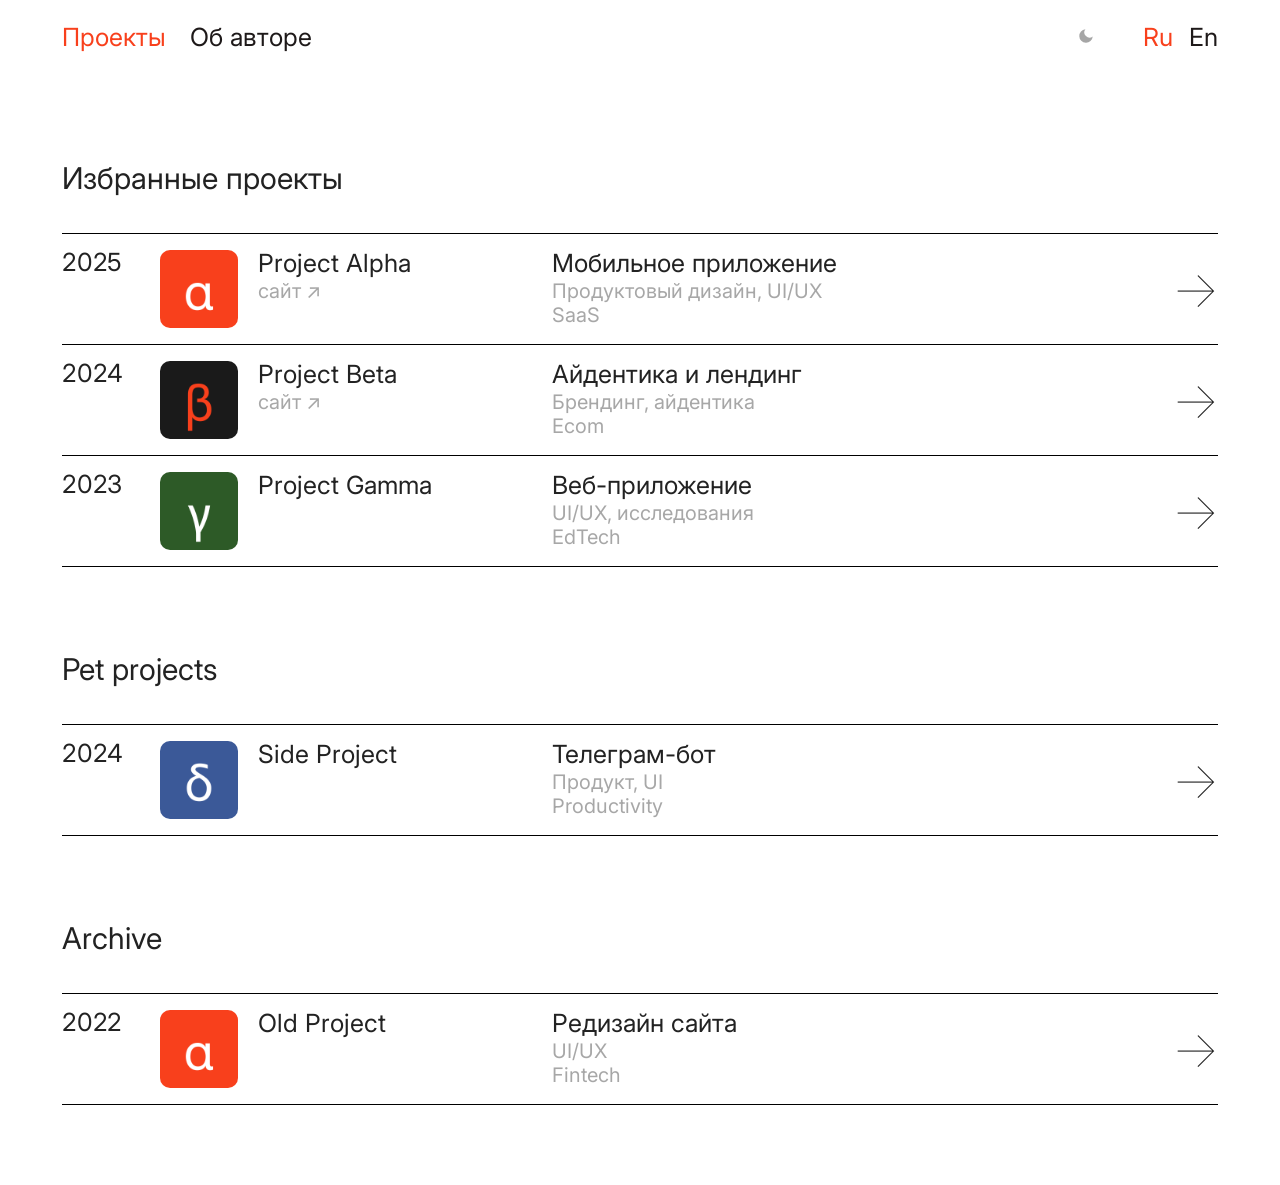
==== commit fe9a8bf8: "fix: dark mode sync, new components, README update - align-self: center → start on project thumbs - " ====
--- a/index.html
+++ b/index.html
@@ -135,6 +135,7 @@
     <div class="project-list">
       <a href="projects/example.html" class="project-item project-item--archive reveal">
         <span class="project-year">2022</span>
+        <img class="project-thumb" src="assets/img/thumb-alpha.png" alt="Old Project">
         <div class="project-name">
           <span class="project-name-title">Old Project</span>
         </div>
--- a/styles.min.css
+++ b/styles.min.css
@@ -1 +1 @@
-@keyframes skeleton-shimmer{0%{background-position:200%0}to{background-position:-200%0}}:root{--bg:#ffffff;--text:#222222;--text-dim:rgba(34, 34, 34, 0.4);--text-body:rgba(30, 25, 25, 1);--text-faint:rgba(30, 25, 25, 0.25);--accent:#F8401C;--line:#000000;--font-sans:'Inter', -apple-system, BlinkMacSystemFont, 'Segoe UI', system-ui, sans-serif;--font-mono:'DM Mono', 'SF Mono', 'Fira Code', 'Courier New', monospace;--selection-bg:#F8401C;--selection-color:#fff;--nav-height:75px;--side-padding:48px;--content-max:1156px;--line-muted:rgba(0, 0, 0, 0.12);--transition-fast:150ms ease;--transition-base:200ms ease;--content-gutter:0px;--text-col:764px;--radius-sm:10px;--radius-lg:12px;--radius-pill:100px;--section-gap:60px}::selection{background:var(--selection-bg);color:var(--selection-color)}*,::after,::before{box-sizing:border-box;margin:0;padding:0}html{scroll-behavior:smooth;-webkit-font-smoothing:antialiased;-moz-osx-font-smoothing:grayscale}body{font-family:var(--font-sans);font-size:18px;line-height:1.5;color:var(--text);background-color:var(--bg);min-height:100vh;display:flex;flex-direction:column}a,button{color:inherit}a{text-decoration:none}img{display:block;max-width:100%}ol,ul{list-style:none}button{font:inherit;background:0 0;border:0;cursor:pointer}.nav{position:sticky;top:0;background:rgba(255,255,255,.85);backdrop-filter:blur(12px);-webkit-backdrop-filter:blur(12px);z-index:100}.nav::after{content:"";display:block;max-width:var(--content-max);margin:0 auto;height:1px;background:var(--line-muted);opacity:0;transition:opacity .3s}.nav.scrolled::after{opacity:1}.nav-inner,.nav-left{display:flex;align-items:center}.nav-inner{justify-content:space-between;height:var(--nav-height);padding:0 var(--side-padding);max-width:calc(var(--content-max) + var(--side-padding)*2);margin:0 auto}.nav-left{gap:24px}.nav-links{display:flex;gap:24px;font-size:25px;font-weight:400}.nav-lang a,.nav-links a{color:var(--text-body);transition:color var(--transition-fast)}.nav-lang a:focus-visible,.nav-lang a:hover,.nav-links a.active,.nav-links a:focus-visible,.nav-links a:hover,.nav-mobile a.active,.nav-mobile a:focus-visible,.nav-mobile a:hover{color:var(--accent)}.nav-lang{display:flex;gap:16px;font-size:25px;font-weight:400;align-items:center}.nav-lang .active{color:var(--accent)}.nav-burger,.nav-mobile{align-items:center;justify-content:center}.nav-burger{display:none;width:44px;height:44px;border:0;cursor:pointer;padding:0;z-index:200}.nav-burger span{display:block;width:24px;height:2px;background:var(--text);position:relative;transition:background var(--transition-fast)}.nav-burger span::after,.nav-burger span::before{content:"";position:absolute;width:24px;height:2px;background:var(--text);left:0;transition:transform var(--transition-base)}.nav-burger span::before{top:-7px}.nav-burger span::after{top:7px}.nav-burger,.nav-burger.open span{background:0 0}.nav-burger.open span::before{top:0;transform:rotate(45deg)}.nav-burger.open span::after{top:0;transform:rotate(-45deg)}.nav-mobile{display:flex;position:fixed;top:0;right:0;bottom:0;left:0;inset:0;background:var(--bg);z-index:150;flex-direction:column;gap:32px;visibility:hidden;opacity:0;transform:translateY(-8px);transition:opacity var(--transition-base),visibility var(--transition-base),transform var(--transition-base);pointer-events:none}.nav-mobile.open{visibility:visible;opacity:1;transform:translateY(0);pointer-events:auto}.nav-mobile a{font-size:32px;font-weight:400;transition:color var(--transition-fast)}.nav-mobile .nav-mobile-lang{display:flex;gap:16px;margin-top:16px;font-size:24px}.nav-mobile .nav-mobile-lang a{font-size:inherit}.main{max-width:calc(var(--content-max) + var(--side-padding)*2);width:100%;margin:0 auto;padding:80px var(--side-padding) 80px;flex:1}.projects-title{font-family:var(--font-sans);font-size:30px;font-weight:400;line-height:1.5;margin-bottom:32px;color:var(--text)}.projects-title--archive{margin-top:80px}.project-list{display:flex;flex-direction:column;max-width:var(--content-max)}.project-item{display:grid;grid-template-columns:repeat(12,1fr);align-items:start;column-gap:20px;padding:16px 0;border-bottom:1px solid var(--line);text-decoration:none;transition:opacity var(--transition-fast)}.project-year{grid-column:1}.project-thumb{grid-column:2}.project-name{grid-column:3/6}.project-info{grid-column:6/12}.project-arrow{grid-column:12}.project-item:first-child{border-top:1px solid var(--line)}.project-item:hover:not(:has(.project-name-link:hover)) .project-arrow,.project-item:hover:not(:has(.project-name-link:hover)) .project-info-desc,.project-item:hover:not(:has(.project-name-link:hover)) .project-name-title{color:var(--accent)}.project-year{font-family:var(--font-sans);font-size:25px;font-weight:400;color:var(--text);line-height:1;letter-spacing:-.2px}.project-thumb{width:100%;aspect-ratio:1;max-width:78px;border-radius:var(--radius-sm);object-fit:cover;object-position:top center;align-self:center;overflow:hidden}.project-name{font-size:25px;font-weight:400;line-height:1.1}.project-name-title{display:block;line-height:1.1;transition:color var(--transition-fast)}.project-name-link{display:block;font-family:var(--font-sans);font-size:20px;font-weight:400;color:var(--text-dim);margin-top:2px}.project-name-link:focus-visible,.project-name-link:hover{color:var(--accent)}.project-info{font-size:18px;line-height:1.1}.project-info-desc{display:block;color:var(--text);font-family:var(--font-sans);font-size:25px;line-height:1.1;font-feature-settings:"smcp";transition:color var(--transition-fast);white-space:nowrap;overflow:hidden;text-overflow:ellipsis}.project-info-industry,.project-info-tags{display:block;font-family:var(--font-sans);color:var(--text-dim);font-size:20px;margin-top:2px}.project-arrow{font-size:50px;font-weight:100;color:var(--text-dim);transition:color var(--transition-fast);line-height:1;text-align:right;align-self:center}.about-content p,a.project-item .project-arrow{color:var(--text)}.main--about{padding-top:0;padding-bottom:0;display:flex}.about-viewport{width:100%;min-height:calc(100vh - var(--nav-height));padding-bottom:70px;box-sizing:border-box;display:flex;flex-direction:column;justify-content:center}.about-content{max-width:568px}.about-content p{font-family:var(--font-sans);font-size:20px;font-weight:400;line-height:1.4;margin-bottom:14px}.about-content .about-label{color:var(--text-dim);margin-top:24px;margin-bottom:4px}.about-content .about-label:first-child{margin-top:0}.about-content a,.about-links a{color:var(--accent);text-decoration:underline;text-decoration-color:var(--accent);text-underline-offset:3px}.about-content a:hover{text-decoration:none}.about-bottom{position:fixed;bottom:0;left:0;right:0;display:flex;justify-content:space-between;align-items:baseline;gap:40px;max-width:calc(var(--content-max) + var(--side-padding)*2);margin:0 auto;padding:20px var(--side-padding);background:0 0;z-index:50}.about-bottom p,.about-links{font-family:var(--font-sans);font-size:20px;font-weight:400;line-height:1.35}.about-bottom p{color:var(--text);margin-bottom:0}.about-links{display:flex;gap:30px;white-space:nowrap;flex-shrink:0}.about-links a{text-decoration-thickness:1px;text-underline-offset:5px;transition:color var(--transition-fast)}.about-links a:focus-visible,.about-links a:hover{text-decoration:none}.main--case{padding-top:240px;overflow-x:hidden}.case-header{display:flex;align-items:center;gap:20px;max-width:var(--text-col);margin:0 auto;padding-left:var(--content-gutter)}.case-header-thumb{width:56px;height:56px;border-radius:var(--radius-lg);object-fit:cover;flex-shrink:0;overflow:hidden}.case-header .case-h1{max-width:none;margin:0;padding-left:0}.case-h1{font-family:var(--font-sans);font-size:48px;font-weight:700;line-height:1.1;color:var(--text);max-width:var(--text-col);margin:0 auto;padding-left:var(--content-gutter)}.case-h1+.case-description,.case-header+.case-description{text-indent:0;margin-top:16px}.case-h1+.case-tabs,.case-header+.case-tabs{margin-top:110px}.case-meta+.case-tabs{margin-top:24px}.case-h1+.case-body,.case-header+.case-body{margin-top:80px}.case-caption,.case-meta{font-family:var(--font-sans);font-weight:400;color:var(--text-dim)}.case-meta{max-width:var(--text-col);margin:0 auto 8px;padding-left:var(--content-gutter);font-size:18px}.case-caption{font-size:14px;line-height:1.4}.case-stats{display:grid;grid-template-columns:repeat(4,1fr);gap:20px;max-width:var(--text-col);margin:0 auto 70px;padding-left:var(--content-gutter)}.case-stat-label,.case-stat-value{font-family:var(--font-sans);font-size:36px;font-weight:700;line-height:1.2;color:var(--text)}.case-stat-label{font-size:14px;font-weight:400;line-height:1.3;color:var(--text-dim);margin-top:4px}.case-nav{display:flex;justify-content:space-between;max-width:var(--text-col);margin:40px auto 0;padding:0 var(--content-gutter);box-sizing:border-box}.case-nav-link,.case-section a{color:var(--accent);text-decoration:none}.case-nav-link{display:flex;align-items:center;gap:8px;font-family:var(--font-sans);font-size:20px;line-height:25px;transition:opacity var(--transition-base);background:linear-gradient(var(--accent),var(--accent))0 100%/100% 1px no-repeat;padding-bottom:2px}.case-links a:hover,.case-nav-link:hover,.case-section a:hover{background-size:0 1px}.case-nav-dir{font-size:22px}.case-nav-next{margin-left:auto}.case-section{max-width:var(--text-col);margin:var(--section-gap) auto 30px;padding-left:var(--content-gutter);position:relative}.case-section-num{position:absolute;left:-20px;top:0;transform:translateX(-100%);font-family:var(--font-mono);font-size:20px;font-weight:500;line-height:25px;color:var(--text-body);text-align:right;text-transform:uppercase}.case-section-title{color:var(--text-body);margin-bottom:8px}.case-section h3,.case-section p,.case-section ul{font-weight:400;color:var(--text-body);margin:8px 0 0}.case-section ul{padding-left:24px;margin:0}.case-section ul li{list-style:disc}.case-section h3,.case-section-title{font-family:var(--font-mono);font-size:20px;font-weight:500;line-height:25px;letter-spacing:0;text-transform:uppercase}.case-section h3{font-style:normal;margin:25px 0 8px}.case-quote,.case-section strong{font-weight:400;font-style:normal}.case-quote,.case-section p,.case-section ul{font-family:var(--font-sans);font-size:20px;line-height:28px}.case-quote{max-width:var(--text-col);margin:25px auto;padding-left:var(--content-gutter);color:var(--text-dim);font-style:italic}.case-separator{border:0;border-top:1px solid var(--line);width:100%;margin:100px 0}.case-img{width:100%;border-radius:var(--radius-sm);margin:25px 0;display:block}.case-img-full{display:block;width:100%;margin:20px 0}.case-body>.case-img-full,.case-body>.case-img-scroll,.case-body>picture,.case-tab-panel>.case-img-full,.case-tab-panel>.case-img-scroll,.case-tab-panel>picture{display:block;max-width:calc(var(--text-col) - var(--content-gutter));margin:30px auto 30px max(0px,calc(50% - calc(var(--text-col)/2) + var(--content-gutter)))}picture.case-img-full{box-shadow:none;border-radius:0}.case-body>picture img,.case-img-full,.case-tab-panel>picture img{border-radius:var(--radius-sm);box-shadow:0 0 0 1px var(--line-muted)}.case-body>picture .case-img-full,.case-tab-panel>picture .case-img-full{margin:0}.case-body>.case-caption,.case-tab-panel>.case-caption{max-width:var(--text-col);margin:8px auto 40px;padding-left:var(--content-gutter)}.case-body>.case-img-full+.case-caption,.case-body>.case-img-scroll+.case-caption,.case-body>.case-slideshow-wrap+.case-caption,.case-body>.mac-mockup+.case-caption,.case-body>picture+.case-caption,.case-tab-panel>.case-img-full+.case-caption,.case-tab-panel>.case-img-scroll+.case-caption,.case-tab-panel>.case-slideshow-wrap+.case-caption,.case-tab-panel>.mac-mockup+.case-caption,.case-tab-panel>picture+.case-caption{margin-top:-20px}.case-body>.case-img-row,.case-body>.case-slideshow-wrap,.case-tab-panel>.case-img-row,.case-tab-panel>.case-slideshow-wrap{max-width:var(--text-col);margin:30px auto;padding-left:var(--content-gutter)}.case-body>.case-img-row,.case-tab-panel>.case-img-row{box-sizing:border-box}.case-img-full,.case-img-row img{cursor:zoom-in}.case-lightbox{position:fixed;inset:0;background:rgba(0,0,0,.9);z-index:1000;display:flex;align-items:center;justify-content:center;cursor:zoom-out;opacity:0;pointer-events:none;transition:opacity var(--transition-base)}.case-lightbox.open{opacity:1;pointer-events:auto}.case-lightbox img,.case-lightbox video{max-width:95vw;max-height:95vh;object-fit:contain}.case-img-row{display:grid;grid-template-columns:1fr 1fr;gap:20px;margin:20px 0;align-items:stretch}.case-img-row img{width:100%;height:100%;object-fit:cover;border-radius:var(--radius-sm);box-shadow:0 0 0 1px var(--line-muted);display:block}.case-section a{background:linear-gradient(to right,var(--accent) 0%,var(--accent) 100%)0 100%/100% 1px repeat-x;padding-bottom:1px;transition:background-size var(--transition-fast)}.case-description{max-width:var(--text-col);margin:50px auto;padding-left:var(--content-gutter);font-family:var(--font-sans);font-size:25px;font-weight:400;line-height:35px;color:var(--text-body);text-indent:168px}.case-video{position:relative;margin:25px 0;border-radius:var(--radius-sm);overflow:hidden}.case-video img,.case-video video{display:block;width:100%;border:0;outline:0}.case-tab:not(.active):hover{background:rgba(30,25,25,.08)}.case-tabs{display:flex;gap:12px;max-width:var(--text-col);margin:0 auto 20px;padding-left:var(--content-gutter)}.case-tab{height:44px;padding:0 24px;display:inline-flex;align-items:center;justify-content:center;border-radius:var(--radius-pill);font-family:var(--font-sans);font-size:18px;font-weight:400;letter-spacing:-.4px;border:0;cursor:pointer;transition:all var(--transition-base);background:rgba(30,25,25,.04);color:var(--text)}.case-tab.active{background:var(--accent);color:#fff}.case-tab:focus-visible{outline:2px solid var(--text);outline-offset:2px}.case-tab-panel{display:none}.case-font-weights span,.case-tab-panel.active{display:block}.case-slideshow-wrap{position:relative;margin:25px 0}.case-slideshow{position:relative;border-radius:var(--radius-sm);overflow:hidden;background:#f5f5f5;box-shadow:0 0 0 1px var(--line-muted)}.case-slideshow-track{display:flex;align-items:flex-start;transition:transform .4s ease}.case-slideshow-track img,.case-slideshow-track picture{width:100%;flex-shrink:0;display:block}.case-slideshow-track img{height:auto;box-shadow:0 0 0 1px var(--line-muted);border-radius:var(--radius-sm)}.case-slideshow-arrow,.case-slideshow-nav{position:absolute;display:flex;align-items:center}.case-slideshow-arrow{top:50%;transform:translateY(-50%);width:44px;height:44px;border-radius:50%;border:0;background:rgba(200,200,200,.6);color:#fff;font-size:24px;line-height:1;cursor:pointer;justify-content:center;z-index:10;transition:background var(--transition-fast)}.case-slideshow-arrow:hover{background:rgba(170,170,170,.8)}.case-slideshow-arrow[data-prev]{left:-64px}.case-slideshow-arrow[data-next]{right:-64px}.case-slideshow-nav{bottom:12px;left:50%;transform:translateX(-50%);background:rgba(40,40,40,.4);border-radius:var(--radius-sm);min-width:64px;height:32px;padding:0 8px}.case-slideshow-counter{font-family:-apple-system,system-ui,sans-serif;font-size:12px;font-weight:500;color:#fff;text-align:center;min-width:24px;line-height:32px;cursor:default;width:100%}.case-font-showcase{margin:120px 0;padding:80px 0}.case-font-title,.case-font-weights{font-family:var(--font-sans);color:var(--text);margin-bottom:40px}.case-font-title{font-size:100px;font-weight:500;line-height:100px;letter-spacing:-5px}.case-font-weights{font-size:56px;line-height:56px}.case-concept figcaption,.case-font-chars{font-family:var(--font-sans);color:var(--text-dim)}.case-font-chars{font-size:56px;font-weight:500;line-height:56px;word-break:break-all}.case-img-row--3{grid-template-columns:1fr 1fr 1fr}.case-img-bordered .case-img-full,.case-img-bordered img{border:1px solid var(--line-muted);border-radius:var(--radius-sm)}.case-concept{display:flex;flex-direction:column;margin:0}.case-concept picture,.case-concept>img{flex:1;min-height:0;overflow:hidden;border-radius:var(--radius-sm);box-shadow:0 0 0 1px var(--line-muted)}.case-concept picture img{height:100%;width:100%;object-fit:cover}.case-concept figcaption{flex-shrink:0;font-size:14px;font-weight:400;line-height:1.4;margin-top:8px}picture.case-img-phone{display:block;max-width:282px;margin:30px 0 8px max(0px,calc(50% - calc(var(--text-col)/2) + var(--content-gutter)))}picture.case-img-phone img{width:100%;height:auto;display:block;border-radius:var(--radius-sm);margin:0}.case-section:has(+.case-links){margin-bottom:0}.case-links{max-width:var(--text-col);margin:8px auto 50px;padding-left:var(--content-gutter)}.case-links a{font-family:var(--font-sans);font-size:20px;line-height:25px;color:var(--accent);text-decoration:none;background:linear-gradient(to right,var(--accent) 0%,var(--accent) 100%)0 100%/100% 1px repeat-x;padding-bottom:1px;margin-right:20px;transition:background-size var(--transition-fast)}.reveal{opacity:0;transform:translateY(16px);transition:opacity .5s ease,transform .5s ease}.reveal.visible{opacity:1;transform:translateY(0)}.theme-toggle{background:0 0;border:0;cursor:pointer;padding:0;margin-right:32px;font-size:20px;line-height:1;color:var(--text);opacity:.4;transition:opacity var(--transition-fast)}.theme-toggle:hover{opacity:1}.theme-toggle .icon-sun{display:none}.theme-toggle .icon-moon,html.dark .theme-toggle .icon-sun{display:block}html.dark .theme-toggle .icon-moon{display:none}@media (prefers-color-scheme:dark){:root:not(.light){--bg:#1a1a1a;--text:#e0e0e0;--text-body:#e0e0e0;--text-dim:#888888;--text-faint:rgba(255, 255, 255, 0.15);--line:rgba(255, 255, 255, 0.1);--line-muted:rgba(255, 255, 255, 0.08);--selection-bg:#F8401C;--selection-color:#fff}:root:not(.light) .theme-toggle .icon-sun{display:block}:root:not(.light) .theme-toggle .icon-moon{display:none}:root:not(.light) .about-bottom,:root:not(.light) .nav{background:rgba(26,26,26,.85)}:root:not(.light) .nav::after{background:rgba(255,255,255,.08)}:root:not(.light) .project-thumb{box-shadow:0 0 0 1px rgba(255,255,255,.08)}:root:not(.light) .case-body>picture img,:root:not(.light) .case-img-full,:root:not(.light) .case-img-row img,:root:not(.light) .case-tab-panel>picture img{box-shadow:0 0 0 1px rgba(255,255,255,.1);filter:brightness(.92)}:root:not(.light) .case-lightbox{background:rgba(0,0,0,.95)}:root:not(.light) .case-tab{background:rgba(255,255,255,.06)}:root:not(.light) .case-tab.active{background:var(--accent);color:#fff}:root:not(.light) .case-tab:not(.active):hover{background:rgba(255,255,255,.1)}:root:not(.light) .case-img-scroll{border-color:rgba(255,255,255,.08)}:root:not(.light) .mac-mockup{background:#111;box-shadow:0 0 0 1px rgba(255,255,255,.06)}:root:not(.light) .mac-mockup-titlebar{background:#222}:root:not(.light) .mac-mockup-url{color:rgba(255,255,255,.3)}:root:not(.light) .mac-mockup-viewport::-webkit-scrollbar-thumb{background:rgba(255,255,255,.2)}:root:not(.light) .case-img-full:not([data-loaded]),:root:not(.light) .case-img-row img:not([data-loaded]),:root:not(.light) .case-video video:not([data-loaded]),:root:not(.light) picture img:not([data-loaded]){background:linear-gradient(90deg,#222 25%,#2a2a2a 50%,#222 75%);background-size:200% 100%}}html.dark{--bg:#1a1a1a;--text:#e0e0e0;--text-body:#e0e0e0;--text-dim:#888888;--text-faint:rgba(255, 255, 255, 0.15);--line:rgba(255, 255, 255, 0.1);--line-muted:rgba(255, 255, 255, 0.08);--selection-bg:#F8401C;--selection-color:#fff}html.dark .about-bottom,html.dark .nav{background:rgba(26,26,26,.85)}html.dark .nav::after{background:rgba(255,255,255,.08)}html.dark .project-thumb{box-shadow:0 0 0 1px rgba(255,255,255,.08)}html.dark .case-body>picture img,html.dark .case-img-full,html.dark .case-img-row img,html.dark .case-tab-panel>picture img{box-shadow:0 0 0 1px rgba(255,255,255,.1);filter:brightness(.92)}html.dark .case-lightbox{background:rgba(0,0,0,.95)}html.dark .case-tab{background:rgba(255,255,255,.06)}html.dark .case-tab.active{background:var(--accent);color:#fff}html.dark .case-tab:not(.active):hover{background:rgba(255,255,255,.1)}html.dark .case-img-scroll{border-color:rgba(255,255,255,.08)}html.dark .mac-mockup{background:#111;box-shadow:0 0 0 1px rgba(255,255,255,.06)}html.dark .mac-mockup-titlebar{background:#222}html.dark .mac-mockup-url{color:rgba(255,255,255,.3)}html.dark .mac-mockup-viewport::-webkit-scrollbar-thumb{background:rgba(255,255,255,.2)}html.dark .case-img-full:not([data-loaded]),html.dark .case-img-row img:not([data-loaded]),html.dark .case-video video:not([data-loaded]),html.dark picture img:not([data-loaded]){background:linear-gradient(90deg,#222 25%,#2a2a2a 50%,#222 75%);background-size:200% 100%}@media (max-width:900px){:root{--side-padding:24px}.projects-title{font-size:32px;margin-bottom:32px}.project-item{grid-template-columns:70px 60px 1fr auto;gap:16px;padding:16px 0}.project-thumb{width:60px;height:60px}.project-info{display:none}.project-name{grid-column:3;font-size:22px}.project-arrow{grid-column:4;font-size:36px}.year-range{display:none}.case-description{text-indent:0}.about-bottom{position:static;width:100%;flex-direction:column;align-items:flex-start;gap:12px;margin-top:32px;padding:0;background:0 0}.about-bottom p{font-size:18px;line-height:1.35}.about-links{gap:20px;flex-wrap:wrap}}@media (max-width:480px){.nav-lang,.nav-links{font-size:20px;gap:14px}.nav-lang{gap:10px}.project-item{grid-template-columns:1fr auto;gap:12px}.project-name{grid-column:1}.project-arrow{grid-column:2}.project-thumb,.project-year{display:none}.main--about{padding-top:32px;padding-bottom:48px;align-items:flex-start}.about-viewport{min-height:auto;padding-bottom:0;justify-content:flex-start}.about-links{gap:14px}.about-content p,.case-section p,.case-section ul{font-size:18px}.case-header{padding-left:0;gap:14px}.case-header-thumb{width:44px;height:44px;border-radius:var(--radius-sm)}.case-meta{font-size:16px}.case-body>.case-img-full,.case-body>.case-img-scroll,.case-body>.case-video,.case-body>picture,.case-tab-panel>.case-img-full,.case-tab-panel>.case-img-scroll,.case-tab-panel>.case-video,.case-tab-panel>picture{margin-left:0;max-width:none}.case-body>.case-caption,.case-body>.case-img-row,.case-meta,.case-tab-panel>.case-caption,.case-tab-panel>.case-img-row{padding-left:0}.case-nav{padding:0}.case-h1{font-size:32px;padding-left:0}.case-stats{grid-template-columns:repeat(2,1fr)}.case-section,.case-stats{padding-left:0}.case-section-num{position:static;display:inline;transform:none;margin-right:8px}.case-section-title{display:inline}.case-quote{padding-left:0}.case-description{padding-left:0;font-size:20px;line-height:28px;text-indent:0}.case-img-row{grid-template-columns:1fr}.main--case{padding-top:140px}}.mac-mockup{max-width:calc(var(--text-col) - var(--content-gutter));margin:30px auto 30px max(0px,calc(50% - calc(var(--text-col)/2) + var(--content-gutter)));background:#f5f5f5;border-radius:var(--radius-lg);overflow:hidden;box-shadow:0 0 0 1px var(--line-muted)}.mac-mockup-titlebar{display:flex;align-items:center;height:40px;padding:0 16px;background:#e8e8e8;gap:8px}.mac-mockup-dots{display:flex;gap:6px}.mac-mockup-dot{width:10px;height:10px;border-radius:50%}.mac-mockup-dot--close{background:#ff5f57}.mac-mockup-dot--minimize{background:#febc2e}.mac-mockup-dot--maximize{background:#28c840}.mac-mockup-url{flex:1;text-align:center;font-size:12px;color:rgba(0,0,0,.4);font-family:var(--font-sans)}.mac-mockup-viewport{height:420px;overflow-y:auto;overflow-x:hidden;-webkit-overflow-scrolling:touch}.mac-mockup-viewport::-webkit-scrollbar{width:6px}.mac-mockup-viewport::-webkit-scrollbar-thumb{background:rgba(0,0,0,.15);border-radius:3px}.mac-mockup-viewport img{display:block;width:100%}@media (max-width:480px){.mac-mockup{margin-left:0;max-width:none}.mac-mockup-viewport{height:300px}}.reading-progress{position:fixed;top:0;left:0;width:0%;height:1px;background:var(--accent);z-index:101;pointer-events:none;will-change:width}.print-qr{display:none}@media print{#ds-overlay,#terminal,.case-lightbox,.nav,.nav-mobile,.reading-progress,[style*="position:fixed"]{display:none!important}body{overflow:visible!important;height:auto!important;font-size:12pt;color:#000;background:#fff}.main--about{padding:0}.about-viewport{min-height:auto;padding:0}.about-content{max-width:100%}.about-content p{font-size:11pt;line-height:1.5;color:#000}.about-label{font-weight:700;color:#333;margin-top:16pt;text-transform:uppercase;font-size:9pt;letter-spacing:.5pt}.about-bottom{position:static;background:0 0;backdrop-filter:none;-webkit-backdrop-filter:none;padding:16pt 0 0;border-top:.5pt solid #ccc;margin-top:16pt}.about-bottom p{font-size:10pt;color:#333}.about-links a{color:#000;text-decoration:none}.about-links a::after{content:" ("attr(href)")";font-size:8pt;color:#666}.print-qr{display:block!important;text-align:right;margin-top:24pt}.print-qr img{width:80pt;height:80pt}.print-qr span{display:block;font-size:8pt;color:#666;margin-top:4pt}@page{margin:20mm;size:A4}}@media (prefers-reduced-motion:reduce){*,::after,::before{animation-duration:.01ms!important;animation-iteration-count:1!important;transition-duration:.01ms!important;scroll-behavior:auto!important}.reveal{opacity:1;transform:none}}.case-img-full:not([data-loaded]),.case-img-row img:not([data-loaded]),.case-video video:not([data-loaded]),picture img:not([data-loaded]){background:linear-gradient(90deg,#f0f0f0 25%,#e0e0e0 50%,#f0f0f0 75%);background-size:200% 100%;animation:skeleton-shimmer 1.5s ease-in-out infinite}.lb-close{position:fixed;top:20px;right:20px;z-index:1001;background:0 0;border:0;color:#fff;font-size:32px;cursor:pointer;width:44px;height:44px;display:flex;align-items:center;justify-content:center;opacity:.7;transition:opacity .2s}.lb-close:focus-visible,.lb-close:hover{opacity:1;outline:2px solid #fff;outline-offset:2px;border-radius:50%}[role=link]:focus-visible,a:focus-visible,button:focus-visible{outline:2px solid var(--accent);outline-offset:2px;border-radius:2px}.project-item:focus-visible{outline:2px solid var(--accent);outline-offset:-2px}.nav-lang a:focus-visible,.nav-links a:focus-visible{outline:2px solid var(--accent);outline-offset:4px}+@keyframes skeleton-shimmer{0%{background-position:200%0}to{background-position:-200%0}}:root{--bg:#ffffff;--text:#222222;--text-dim:rgba(34, 34, 34, 0.4);--text-body:rgba(30, 25, 25, 1);--text-faint:rgba(30, 25, 25, 0.25);--accent:#F8401C;--line:#000000;--font-sans:'Inter', -apple-system, BlinkMacSystemFont, 'Segoe UI', system-ui, sans-serif;--font-mono:'DM Mono', 'SF Mono', 'Fira Code', 'Courier New', monospace;--selection-bg:#F8401C;--selection-color:#fff;--nav-height:75px;--side-padding:48px;--content-max:1156px;--line-muted:rgba(0, 0, 0, 0.12);--transition-fast:150ms ease;--transition-base:200ms ease;--content-gutter:0px;--text-col:764px;--radius-sm:10px;--radius-lg:12px;--radius-pill:100px;--section-gap:60px}::selection{background:var(--selection-bg);color:var(--selection-color)}*,::after,::before{box-sizing:border-box;margin:0;padding:0}html{scroll-behavior:smooth;-webkit-font-smoothing:antialiased;-moz-osx-font-smoothing:grayscale}body{font-family:var(--font-sans);font-size:18px;line-height:1.5;color:var(--text);background-color:var(--bg);min-height:100vh;display:flex;flex-direction:column}a,button{color:inherit}a{text-decoration:none}img{display:block;max-width:100%}ol,ul{list-style:none}button{font:inherit;background:0 0;border:0;cursor:pointer}.nav{position:sticky;top:0;background:rgba(255,255,255,.85);backdrop-filter:blur(12px);-webkit-backdrop-filter:blur(12px);z-index:100}.nav::after{content:"";display:block;max-width:var(--content-max);margin:0 auto;height:1px;background:var(--line-muted);opacity:0;transition:opacity .3s}.nav.scrolled::after{opacity:1}.nav-inner,.nav-left{display:flex;align-items:center}.nav-inner{justify-content:space-between;height:var(--nav-height);padding:0 var(--side-padding);max-width:calc(var(--content-max) + var(--side-padding)*2);margin:0 auto}.nav-left{gap:24px}.nav-links{display:flex;gap:24px;font-size:25px;font-weight:400}.nav-lang a,.nav-links a{color:var(--text-body);transition:color var(--transition-fast)}.nav-lang a:focus-visible,.nav-lang a:hover,.nav-links a.active,.nav-links a:focus-visible,.nav-links a:hover,.nav-mobile a.active,.nav-mobile a:focus-visible,.nav-mobile a:hover{color:var(--accent)}.nav-lang{display:flex;gap:16px;font-size:25px;font-weight:400;align-items:center}.nav-lang .active{color:var(--accent)}.nav-burger,.nav-mobile{align-items:center;justify-content:center}.nav-burger{display:none;width:44px;height:44px;border:0;cursor:pointer;padding:0;z-index:200}.nav-burger span{display:block;width:24px;height:2px;background:var(--text);position:relative;transition:background var(--transition-fast)}.nav-burger span::after,.nav-burger span::before{content:"";position:absolute;width:24px;height:2px;background:var(--text);left:0;transition:transform var(--transition-base)}.nav-burger span::before{top:-7px}.nav-burger span::after{top:7px}.nav-burger,.nav-burger.open span{background:0 0}.nav-burger.open span::before{top:0;transform:rotate(45deg)}.nav-burger.open span::after{top:0;transform:rotate(-45deg)}.nav-mobile{display:flex;position:fixed;top:0;right:0;bottom:0;left:0;inset:0;background:var(--bg);z-index:150;flex-direction:column;gap:32px;visibility:hidden;opacity:0;transform:translateY(-8px);transition:opacity var(--transition-base),visibility var(--transition-base),transform var(--transition-base);pointer-events:none}.nav-mobile.open{visibility:visible;opacity:1;transform:translateY(0);pointer-events:auto}.nav-mobile a{font-size:32px;font-weight:400;transition:color var(--transition-fast)}.nav-mobile .nav-mobile-lang{display:flex;gap:16px;margin-top:16px;font-size:24px}.nav-mobile .nav-mobile-lang a{font-size:inherit}.main{max-width:calc(var(--content-max) + var(--side-padding)*2);width:100%;margin:0 auto;padding:80px var(--side-padding) 80px;flex:1}.projects-title{font-family:var(--font-sans);font-size:30px;font-weight:400;line-height:1.5;margin-bottom:32px;color:var(--text)}.projects-title--archive{margin-top:80px}.project-list{display:flex;flex-direction:column;max-width:var(--content-max)}.project-item{display:grid;grid-template-columns:repeat(12,1fr);align-items:start;column-gap:20px;padding:16px 0;border-bottom:1px solid var(--line);text-decoration:none;transition:opacity var(--transition-fast)}.project-year{grid-column:1}.project-thumb{grid-column:2}.project-name{grid-column:3/6}.project-info{grid-column:6/12}.project-arrow{grid-column:12}.project-item:first-child{border-top:1px solid var(--line)}.project-item:hover:not(:has(.project-name-link:hover)) .project-arrow,.project-item:hover:not(:has(.project-name-link:hover)) .project-info-desc,.project-item:hover:not(:has(.project-name-link:hover)) .project-name-title{color:var(--accent)}.project-year{font-family:var(--font-sans);font-size:25px;font-weight:400;color:var(--text);line-height:1;letter-spacing:-.2px}.project-thumb{width:100%;aspect-ratio:1;max-width:78px;border-radius:var(--radius-sm);object-fit:cover;object-position:top center;align-self:start;overflow:hidden}.project-name{font-size:25px;font-weight:400;line-height:1.1}.project-name-title{display:block;line-height:1.1;transition:color var(--transition-fast)}.project-name-link{display:block;font-family:var(--font-sans);font-size:20px;font-weight:400;color:var(--text-dim);margin-top:2px}.project-name-link:focus-visible,.project-name-link:hover{color:var(--accent)}.project-info{font-size:18px;line-height:1.1}.project-info-desc{display:block;color:var(--text);font-family:var(--font-sans);font-size:25px;line-height:1.1;font-feature-settings:"smcp";transition:color var(--transition-fast);white-space:nowrap;overflow:hidden;text-overflow:ellipsis}.project-info-industry,.project-info-tags{display:block;font-family:var(--font-sans);color:var(--text-dim);font-size:20px;margin-top:2px}.project-arrow{font-size:50px;font-weight:100;color:var(--text-dim);transition:color var(--transition-fast);line-height:1;text-align:right;align-self:center}.about-content p,a.project-item .project-arrow{color:var(--text)}.main--about{padding-top:0;padding-bottom:0;display:flex}.about-viewport{width:100%;min-height:calc(100vh - var(--nav-height));padding-bottom:70px;box-sizing:border-box;display:flex;flex-direction:column;justify-content:center}.about-content{max-width:568px}.about-content p{font-family:var(--font-sans);font-size:20px;font-weight:400;line-height:1.4;margin-bottom:14px}.about-content .about-label{color:var(--text-dim);margin-top:24px;margin-bottom:4px}.about-content .about-label:first-child{margin-top:0}.about-content a,.about-links a{color:var(--accent);text-decoration:underline;text-decoration-color:var(--accent);text-underline-offset:3px}.about-content a:hover{text-decoration:none}.about-bottom{position:fixed;bottom:0;left:0;right:0;display:flex;justify-content:space-between;align-items:baseline;gap:40px;max-width:calc(var(--content-max) + var(--side-padding)*2);margin:0 auto;padding:20px var(--side-padding);background:0 0;z-index:50}.about-bottom p,.about-links{font-family:var(--font-sans);font-size:20px;font-weight:400;line-height:1.35}.about-bottom p{color:var(--text);margin-bottom:0}.about-links{display:flex;gap:30px;white-space:nowrap;flex-shrink:0}.about-links a{text-decoration-thickness:1px;text-underline-offset:5px;transition:color var(--transition-fast)}.about-links a:focus-visible,.about-links a:hover{text-decoration:none}.main--case{padding-top:240px;overflow-x:hidden}.case-header{display:flex;align-items:center;gap:20px;max-width:var(--text-col);margin:0 auto;padding-left:var(--content-gutter)}.case-header-thumb{width:56px;height:56px;border-radius:var(--radius-lg);object-fit:cover;flex-shrink:0;overflow:hidden}.case-header .case-h1{max-width:none;margin:0;padding-left:0}.case-h1{font-family:var(--font-sans);font-size:48px;font-weight:700;line-height:1.1;color:var(--text);max-width:var(--text-col);margin:0 auto;padding-left:var(--content-gutter)}.case-h1+.case-description,.case-header+.case-description{text-indent:0;margin-top:16px}.case-h1+.case-tabs,.case-header+.case-tabs{margin-top:110px}.case-meta+.case-tabs{margin-top:24px}.case-h1+.case-body,.case-header+.case-body{margin-top:80px}.case-caption,.case-meta{font-family:var(--font-sans);font-weight:400;color:var(--text-dim)}.case-meta{max-width:var(--text-col);margin:0 auto 8px;padding-left:var(--content-gutter);font-size:18px}.case-caption{font-size:14px;line-height:1.4}.case-stats{display:grid;grid-template-columns:repeat(4,1fr);gap:20px;max-width:var(--text-col);margin:0 auto 70px;padding-left:var(--content-gutter)}.case-stat-label,.case-stat-value{font-family:var(--font-sans);font-size:36px;font-weight:700;line-height:1.2;color:var(--text)}.case-stat-label{font-size:14px;font-weight:400;line-height:1.3;color:var(--text-dim);margin-top:4px}.case-nav{display:flex;justify-content:space-between;max-width:var(--text-col);margin:40px auto 0;padding:0 var(--content-gutter);box-sizing:border-box}.case-nav-link,.case-section a{color:var(--accent);text-decoration:none}.case-nav-link{display:flex;align-items:center;gap:8px;font-family:var(--font-sans);font-size:20px;line-height:25px;transition:opacity var(--transition-base);background:linear-gradient(var(--accent),var(--accent))0 100%/100% 1px no-repeat;padding-bottom:2px}.case-links a:hover,.case-nav-link:hover,.case-section a:hover{background-size:0 1px}.case-nav-dir{font-size:22px}.case-nav-next{margin-left:auto}.case-section{max-width:var(--text-col);margin:var(--section-gap) auto 30px;padding-left:var(--content-gutter);position:relative}.case-section-num{position:absolute;left:-20px;top:0;transform:translateX(-100%);font-family:var(--font-mono);font-size:20px;font-weight:500;line-height:25px;color:var(--text-body);text-align:right;text-transform:uppercase}.case-section-title{color:var(--text-body);margin-bottom:8px}.case-section h3,.case-section p,.case-section ul{font-weight:400;color:var(--text-body);margin:8px 0 0}.case-section ul{padding-left:24px;margin:0}.case-section ul li{list-style:disc}.case-section h3,.case-section-title{font-family:var(--font-mono);font-size:20px;font-weight:500;line-height:25px;letter-spacing:0;text-transform:uppercase}.case-section h3{font-style:normal;margin:25px 0 8px}.case-quote,.case-section strong{font-weight:400;font-style:normal}.case-quote,.case-section p,.case-section ul{font-family:var(--font-sans);font-size:20px;line-height:28px}.case-quote{max-width:var(--text-col);margin:25px auto;padding-left:var(--content-gutter);color:var(--text-dim);font-style:italic}.case-separator{border:0;border-top:1px solid var(--line);width:100%;margin:100px 0}.case-img{width:100%;border-radius:var(--radius-sm);margin:25px 0;display:block}.case-img-full{display:block;width:100%;margin:20px 0}.case-body>.case-img-full,.case-body>.case-img-scroll,.case-body>picture,.case-tab-panel>.case-img-full,.case-tab-panel>.case-img-scroll,.case-tab-panel>picture{display:block;max-width:calc(var(--text-col) - var(--content-gutter));margin:30px auto 30px max(0px,calc(50% - calc(var(--text-col)/2) + var(--content-gutter)))}picture.case-img-full{box-shadow:none;border-radius:0}.case-body>picture img,.case-img-full,.case-tab-panel>picture img{border-radius:var(--radius-sm);box-shadow:0 0 0 1px var(--line-muted)}.case-body>picture .case-img-full,.case-tab-panel>picture .case-img-full{margin:0}.case-body>.case-caption,.case-tab-panel>.case-caption{max-width:var(--text-col);margin:8px auto 40px;padding-left:var(--content-gutter)}.case-body>.case-img-full+.case-caption,.case-body>.case-img-scroll+.case-caption,.case-body>.case-slideshow-wrap+.case-caption,.case-body>.mac-mockup+.case-caption,.case-body>picture+.case-caption,.case-tab-panel>.case-img-full+.case-caption,.case-tab-panel>.case-img-scroll+.case-caption,.case-tab-panel>.case-slideshow-wrap+.case-caption,.case-tab-panel>.mac-mockup+.case-caption,.case-tab-panel>picture+.case-caption{margin-top:-20px}.case-body>.case-img-row,.case-body>.case-slideshow-wrap,.case-tab-panel>.case-img-row,.case-tab-panel>.case-slideshow-wrap{max-width:var(--text-col);margin:30px auto;padding-left:var(--content-gutter)}.case-body>.case-img-row,.case-tab-panel>.case-img-row{box-sizing:border-box}.case-img-full,.case-img-row img{cursor:zoom-in}.case-lightbox{position:fixed;inset:0;background:rgba(0,0,0,.9);z-index:1000;display:flex;align-items:center;justify-content:center;cursor:zoom-out;opacity:0;pointer-events:none;transition:opacity var(--transition-base)}.case-lightbox.open{opacity:1;pointer-events:auto}.case-lightbox img,.case-lightbox video{max-width:95vw;max-height:95vh;object-fit:contain}.case-img-row{display:grid;grid-template-columns:1fr 1fr;gap:20px;margin:20px 0;align-items:stretch}.case-img-row img{width:100%;height:100%;object-fit:cover;border-radius:var(--radius-sm);box-shadow:0 0 0 1px var(--line-muted);display:block}.case-section a{background:linear-gradient(to right,var(--accent) 0%,var(--accent) 100%)0 100%/100% 1px repeat-x;padding-bottom:1px;transition:background-size var(--transition-fast)}.case-description{max-width:var(--text-col);margin:50px auto;padding-left:var(--content-gutter);font-family:var(--font-sans);font-size:25px;font-weight:400;line-height:35px;color:var(--text-body);text-indent:168px}.case-video{position:relative;margin:25px 0;border-radius:var(--radius-sm);overflow:hidden}.case-video img,.case-video video{display:block;width:100%;border:0;outline:0}.case-tab:not(.active):hover{background:rgba(30,25,25,.08)}.case-tabs{display:flex;gap:12px;max-width:var(--text-col);margin:0 auto 20px;padding-left:var(--content-gutter)}.case-tab{height:44px;padding:0 24px;display:inline-flex;align-items:center;justify-content:center;border-radius:var(--radius-pill);font-family:var(--font-sans);font-size:18px;font-weight:400;letter-spacing:-.4px;border:0;cursor:pointer;transition:all var(--transition-base);background:rgba(30,25,25,.04);color:var(--text)}.case-tab.active{background:var(--accent);color:#fff}.case-tab:focus-visible{outline:2px solid var(--text);outline-offset:2px}.case-tab-panel{display:none}.case-font-weights span,.case-tab-panel.active{display:block}.case-slideshow-wrap{position:relative;margin:25px 0}.case-slideshow{position:relative;border-radius:var(--radius-sm);overflow:hidden;background:#f5f5f5;box-shadow:0 0 0 1px var(--line-muted)}.case-slideshow-track{display:flex;align-items:flex-start;transition:transform .4s ease}.case-slideshow-track img,.case-slideshow-track picture{width:100%;flex-shrink:0;display:block}.case-slideshow-track img{height:auto;box-shadow:0 0 0 1px var(--line-muted);border-radius:var(--radius-sm)}.case-slideshow-arrow,.case-slideshow-nav{position:absolute;display:flex;align-items:center}.case-slideshow-arrow{top:50%;transform:translateY(-50%);width:44px;height:44px;border-radius:50%;border:0;background:rgba(200,200,200,.6);color:#fff;font-size:24px;line-height:1;cursor:pointer;justify-content:center;z-index:10;transition:background var(--transition-fast)}.case-slideshow-arrow:hover{background:rgba(170,170,170,.8)}.case-slideshow-arrow[data-prev]{left:-64px}.case-slideshow-arrow[data-next]{right:-64px}.case-slideshow-nav{bottom:12px;left:50%;transform:translateX(-50%);background:rgba(40,40,40,.4);border-radius:var(--radius-sm);min-width:64px;height:32px;padding:0 8px}.case-slideshow-counter{font-family:-apple-system,system-ui,sans-serif;font-size:12px;font-weight:500;color:#fff;text-align:center;min-width:24px;line-height:32px;cursor:default;width:100%}.case-font-showcase{margin:120px 0;padding:80px 0}.case-font-title,.case-font-weights{font-family:var(--font-sans);color:var(--text);margin-bottom:40px}.case-font-title{font-size:100px;font-weight:500;line-height:100px;letter-spacing:-5px}.case-font-weights{font-size:56px;line-height:56px}.case-concept figcaption,.case-font-chars{font-family:var(--font-sans);color:var(--text-dim)}.case-font-chars{font-size:56px;font-weight:500;line-height:56px;word-break:break-all}.case-img-row--3{grid-template-columns:1fr 1fr 1fr}.case-img-bordered .case-img-full,.case-img-bordered img{border:1px solid var(--line-muted);border-radius:var(--radius-sm)}.case-concept{display:flex;flex-direction:column;margin:0}.case-concept picture,.case-concept>img{flex:1;min-height:0;overflow:hidden;border-radius:var(--radius-sm);box-shadow:0 0 0 1px var(--line-muted)}.case-concept picture img{height:100%;width:100%;object-fit:cover}.case-concept figcaption{flex-shrink:0;font-size:14px;font-weight:400;line-height:1.4;margin-top:8px}picture.case-img-phone{display:block;max-width:282px;margin:30px 0 8px max(0px,calc(50% - calc(var(--text-col)/2) + var(--content-gutter)))}picture.case-img-phone img{width:100%;height:auto;display:block;border-radius:var(--radius-sm);margin:0}.case-section:has(+.case-links){margin-bottom:0}.case-links{max-width:var(--text-col);margin:8px auto 50px;padding-left:var(--content-gutter)}.case-links a{font-family:var(--font-sans);font-size:20px;line-height:25px;color:var(--accent);text-decoration:none;background:linear-gradient(to right,var(--accent) 0%,var(--accent) 100%)0 100%/100% 1px repeat-x;padding-bottom:1px;margin-right:20px;transition:background-size var(--transition-fast)}.reveal{opacity:0;transform:translateY(16px);transition:opacity .5s ease,transform .5s ease}.reveal.visible{opacity:1;transform:translateY(0)}.theme-toggle{background:0 0;border:0;cursor:pointer;padding:0;margin-right:32px;font-size:20px;line-height:1;color:var(--text);opacity:.4;transition:opacity var(--transition-fast)}.theme-toggle:hover{opacity:1}.theme-toggle .icon-sun{display:none}.theme-toggle .icon-moon,html.dark .theme-toggle .icon-sun{display:block}html.dark .theme-toggle .icon-moon{display:none}@media (prefers-color-scheme:dark){:root:not(.light){--bg:#1a1a1a;--text:#e0e0e0;--text-body:#e0e0e0;--text-dim:#888888;--text-faint:rgba(255, 255, 255, 0.15);--line:rgba(255, 255, 255, 0.1);--line-muted:rgba(255, 255, 255, 0.08);--selection-bg:#F8401C;--selection-color:#fff}:root:not(.light) .theme-toggle .icon-sun{display:block}:root:not(.light) .theme-toggle .icon-moon{display:none}:root:not(.light) .about-bottom,:root:not(.light) .nav{background:rgba(26,26,26,.85)}:root:not(.light) .nav::after{background:rgba(255,255,255,.08)}:root:not(.light) .project-thumb{box-shadow:0 0 0 1px rgba(255,255,255,.08)}:root:not(.light) .case-body>picture img,:root:not(.light) .case-img-full,:root:not(.light) .case-img-row img,:root:not(.light) .case-tab-panel>picture img{box-shadow:0 0 0 1px rgba(255,255,255,.1);filter:brightness(.92)}:root:not(.light) .case-lightbox{background:rgba(0,0,0,.95)}:root:not(.light) .case-tab{background:rgba(255,255,255,.06)}:root:not(.light) .case-tab.active{background:var(--accent);color:#fff}:root:not(.light) .case-tab:not(.active):hover{background:rgba(255,255,255,.1)}:root:not(.light) .case-img-scroll{border-color:rgba(255,255,255,.08)}:root:not(.light) .mac-mockup{background:#111;box-shadow:0 0 0 1px rgba(255,255,255,.06)}:root:not(.light) .mac-mockup-titlebar{background:#222}:root:not(.light) .mac-mockup-url{color:rgba(255,255,255,.3)}:root:not(.light) .mac-mockup-viewport::-webkit-scrollbar-thumb{background:rgba(255,255,255,.2)}:root:not(.light) .case-img-full:not([data-loaded]),:root:not(.light) .case-img-row img:not([data-loaded]),:root:not(.light) .case-video video:not([data-loaded]),:root:not(.light) picture img:not([data-loaded]){background:linear-gradient(90deg,#222 25%,#2a2a2a 50%,#222 75%);background-size:200% 100%}}html.dark{--bg:#1a1a1a;--text:#e0e0e0;--text-body:#e0e0e0;--text-dim:#888888;--text-faint:rgba(255, 255, 255, 0.15);--line:rgba(255, 255, 255, 0.1);--line-muted:rgba(255, 255, 255, 0.08);--selection-bg:#F8401C;--selection-color:#fff}html.dark .about-bottom,html.dark .nav{background:rgba(26,26,26,.85)}html.dark .nav::after{background:rgba(255,255,255,.08)}html.dark .project-thumb{box-shadow:0 0 0 1px rgba(255,255,255,.08)}html.dark .case-body>picture img,html.dark .case-img-full,html.dark .case-img-row img,html.dark .case-tab-panel>picture img{box-shadow:0 0 0 1px rgba(255,255,255,.1);filter:brightness(.92)}html.dark .case-lightbox{background:rgba(0,0,0,.95)}html.dark .case-tab{background:rgba(255,255,255,.06)}html.dark .case-tab.active{background:var(--accent);color:#fff}html.dark .case-tab:not(.active):hover{background:rgba(255,255,255,.1)}html.dark .case-img-scroll{border-color:rgba(255,255,255,.08)}html.dark .mac-mockup{background:#111;box-shadow:0 0 0 1px rgba(255,255,255,.06)}html.dark .mac-mockup-titlebar{background:#222}html.dark .mac-mockup-url{color:rgba(255,255,255,.3)}html.dark .mac-mockup-viewport::-webkit-scrollbar-thumb{background:rgba(255,255,255,.2)}html.dark .case-img-full:not([data-loaded]),html.dark .case-img-row img:not([data-loaded]),html.dark .case-video video:not([data-loaded]),html.dark picture img:not([data-loaded]){background:linear-gradient(90deg,#222 25%,#2a2a2a 50%,#222 75%);background-size:200% 100%}@media (max-width:1000px){:root{--side-padding:24px}.projects-title{font-size:32px;margin-bottom:32px}.project-item{grid-template-columns:70px 60px 1fr auto;gap:16px;padding:16px 0}.project-thumb{width:60px;height:60px}.project-info{display:none}.project-name{grid-column:3;font-size:22px}.project-arrow{grid-column:4;font-size:36px}.year-range{display:none}.case-description{text-indent:0}.about-bottom{position:static;width:100%;flex-direction:column;align-items:flex-start;gap:12px;margin-top:32px;padding:0;background:0 0}.about-bottom p{font-size:18px;line-height:1.35}.about-links{gap:20px;flex-wrap:wrap}}@media (max-width:480px){.nav-lang,.nav-links{font-size:20px;gap:14px}.nav-lang{gap:10px}.project-item{grid-template-columns:1fr auto;gap:12px}.project-name{grid-column:1}.project-arrow{grid-column:2}.project-thumb,.project-year{display:none}.main--about{padding-top:32px;padding-bottom:48px;align-items:flex-start}.about-viewport{min-height:auto;padding-bottom:0;justify-content:flex-start}.about-links{gap:14px}.about-content p,.case-section p,.case-section ul{font-size:18px}.case-header{padding-left:0;gap:14px}.case-header-thumb{width:44px;height:44px;border-radius:var(--radius-sm)}.case-meta{font-size:16px}.case-body>.case-img-full,.case-body>.case-img-scroll,.case-body>.case-video,.case-body>picture,.case-tab-panel>.case-img-full,.case-tab-panel>.case-img-scroll,.case-tab-panel>.case-video,.case-tab-panel>picture{margin-left:0;max-width:none}.case-body>.case-caption,.case-body>.case-img-row,.case-meta,.case-tab-panel>.case-caption,.case-tab-panel>.case-img-row{padding-left:0}.case-nav{padding:0}.case-h1{font-size:32px;padding-left:0}.case-stats{grid-template-columns:repeat(2,1fr)}.case-section,.case-stats{padding-left:0}.case-section-num{position:static;display:inline;transform:none;margin-right:8px}.case-section-title{display:inline}.case-quote{padding-left:0}.case-description{padding-left:0;font-size:20px;line-height:28px;text-indent:0}.case-img-row{grid-template-columns:1fr}.main--case{padding-top:140px}}.mac-mockup{max-width:calc(var(--text-col) - var(--content-gutter));margin:30px auto 30px max(0px,calc(50% - calc(var(--text-col)/2) + var(--content-gutter)));background:#f5f5f5;border-radius:var(--radius-lg);overflow:hidden;box-shadow:0 0 0 1px var(--line-muted)}.mac-mockup-titlebar{display:flex;align-items:center;height:40px;padding:0 16px;background:#e8e8e8;gap:8px}.mac-mockup-dots{display:flex;gap:6px}.mac-mockup-dot{width:10px;height:10px;border-radius:50%}.mac-mockup-dot--close{background:#ff5f57}.mac-mockup-dot--minimize{background:#febc2e}.mac-mockup-dot--maximize{background:#28c840}.mac-mockup-url{flex:1;text-align:center;font-size:12px;color:rgba(0,0,0,.4);font-family:var(--font-sans)}.mac-mockup-viewport{height:420px;overflow-y:auto;overflow-x:hidden;-webkit-overflow-scrolling:touch}.mac-mockup-viewport::-webkit-scrollbar{width:6px}.mac-mockup-viewport::-webkit-scrollbar-thumb{background:rgba(0,0,0,.15);border-radius:3px}.mac-mockup-viewport img{display:block;width:100%}@media (max-width:480px){.mac-mockup{margin-left:0;max-width:none}.mac-mockup-viewport{height:300px}}.reading-progress{position:fixed;top:0;left:0;width:0%;height:1px;background:var(--accent);z-index:101;pointer-events:none;will-change:width}.print-qr{display:none}@media print{#ds-overlay,#terminal,.case-lightbox,.nav,.nav-mobile,.reading-progress,[style*="position:fixed"]{display:none!important}body{overflow:visible!important;height:auto!important;font-size:12pt;color:#000;background:#fff}.main--about{padding:0}.about-viewport{min-height:auto;padding:0}.about-content{max-width:100%}.about-content p{font-size:11pt;line-height:1.5;color:#000}.about-label{font-weight:700;color:#333;margin-top:16pt;text-transform:uppercase;font-size:9pt;letter-spacing:.5pt}.about-bottom{position:static;background:0 0;backdrop-filter:none;-webkit-backdrop-filter:none;padding:16pt 0 0;border-top:.5pt solid #ccc;margin-top:16pt}.about-bottom p{font-size:10pt;color:#333}.about-links a{color:#000;text-decoration:none}.about-links a::after{content:" ("attr(href)")";font-size:8pt;color:#666}.print-qr{display:block!important;text-align:right;margin-top:24pt}.print-qr img{width:80pt;height:80pt}.print-qr span{display:block;font-size:8pt;color:#666;margin-top:4pt}@page{margin:20mm;size:A4}}@media (prefers-reduced-motion:reduce){*,::after,::before{animation-duration:.01ms!important;animation-iteration-count:1!important;transition-duration:.01ms!important;scroll-behavior:auto!important}.reveal{opacity:1;transform:none}}.case-img-full:not([data-loaded]),.case-img-row img:not([data-loaded]),.case-video video:not([data-loaded]),picture img:not([data-loaded]){background:linear-gradient(90deg,#f0f0f0 25%,#e0e0e0 50%,#f0f0f0 75%);background-size:200% 100%;animation:skeleton-shimmer 1.5s ease-in-out infinite}.lb-close{position:fixed;top:20px;right:20px;z-index:1001;background:0 0;border:0;color:#fff;font-size:32px;cursor:pointer;width:44px;height:44px;display:flex;align-items:center;justify-content:center;opacity:.7;transition:opacity .2s}.lb-close:focus-visible,.lb-close:hover{opacity:1;outline:2px solid #fff;outline-offset:2px;border-radius:50%}[role=link]:focus-visible,a:focus-visible,button:focus-visible{outline:2px solid var(--accent);outline-offset:2px;border-radius:2px}.project-item:focus-visible{outline:2px solid var(--accent);outline-offset:-2px}.nav-lang a:focus-visible,.nav-links a:focus-visible{outline:2px solid var(--accent);outline-offset:4px}
